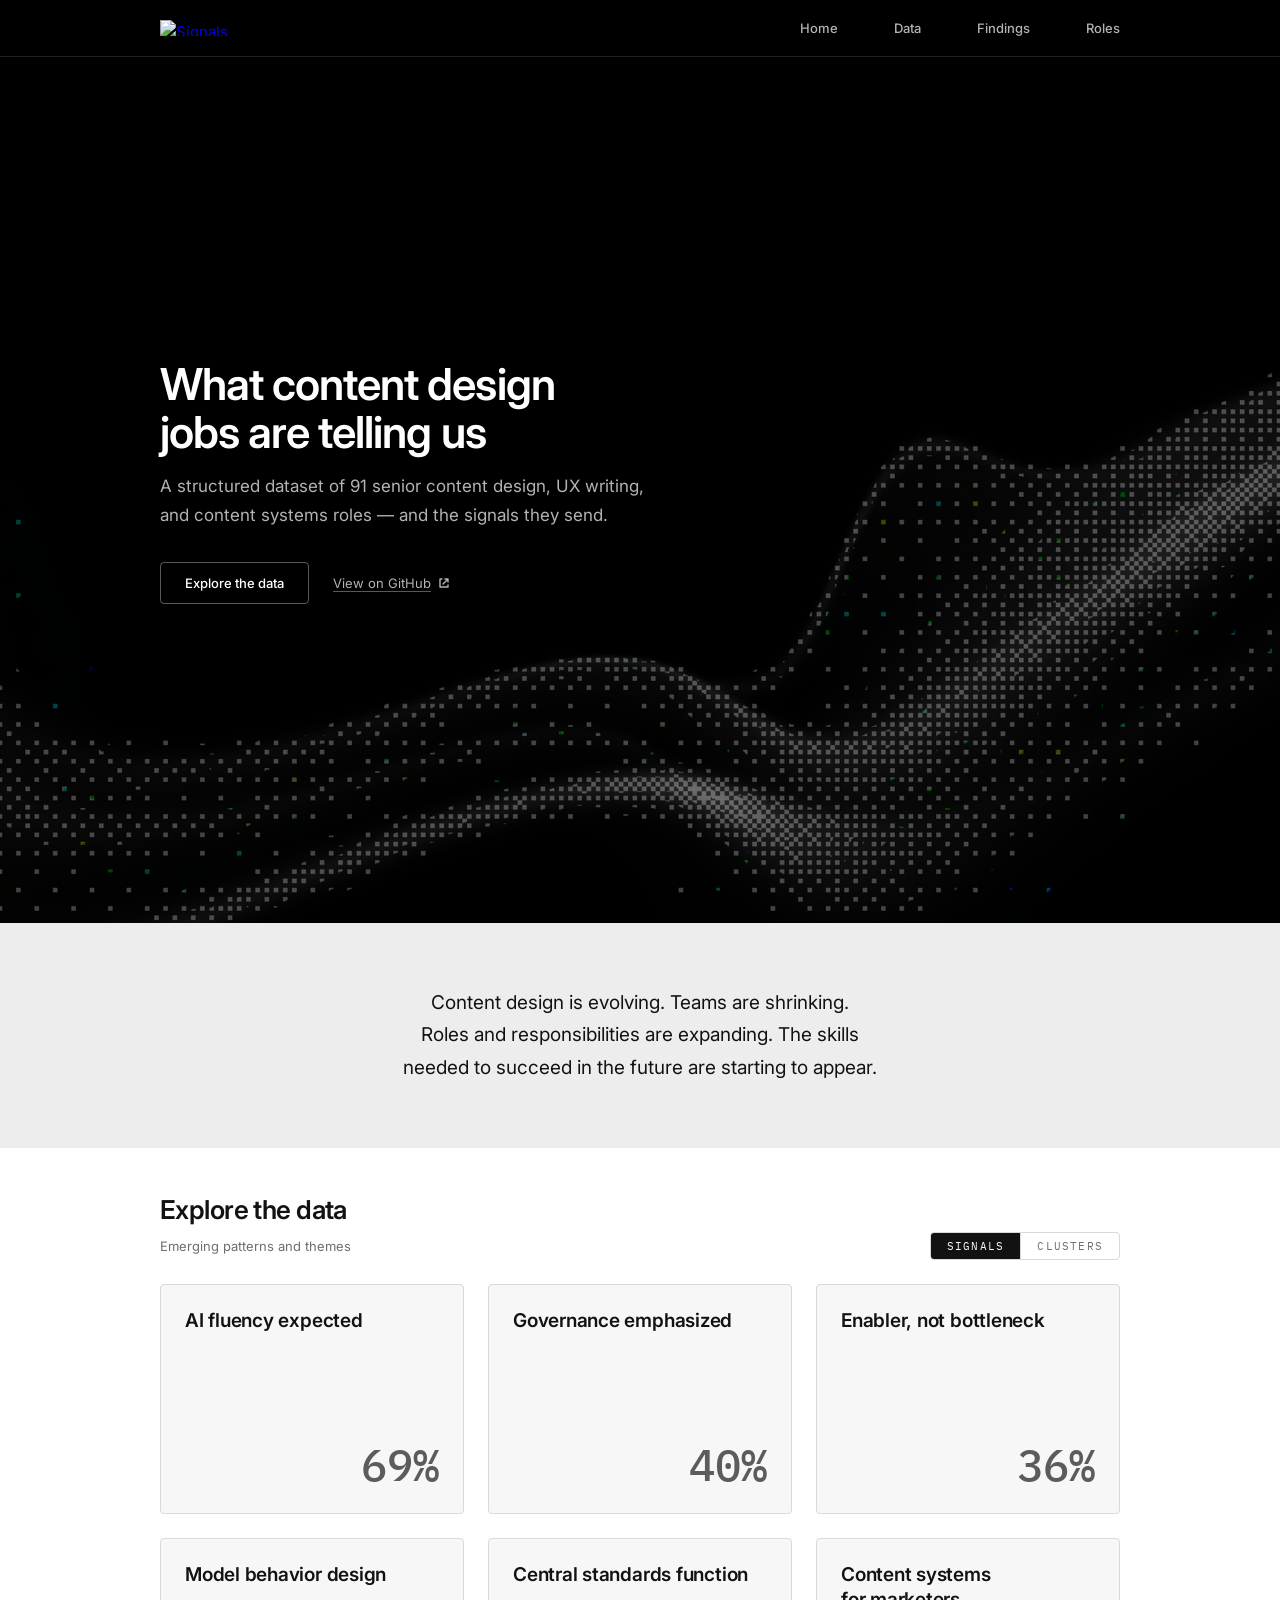
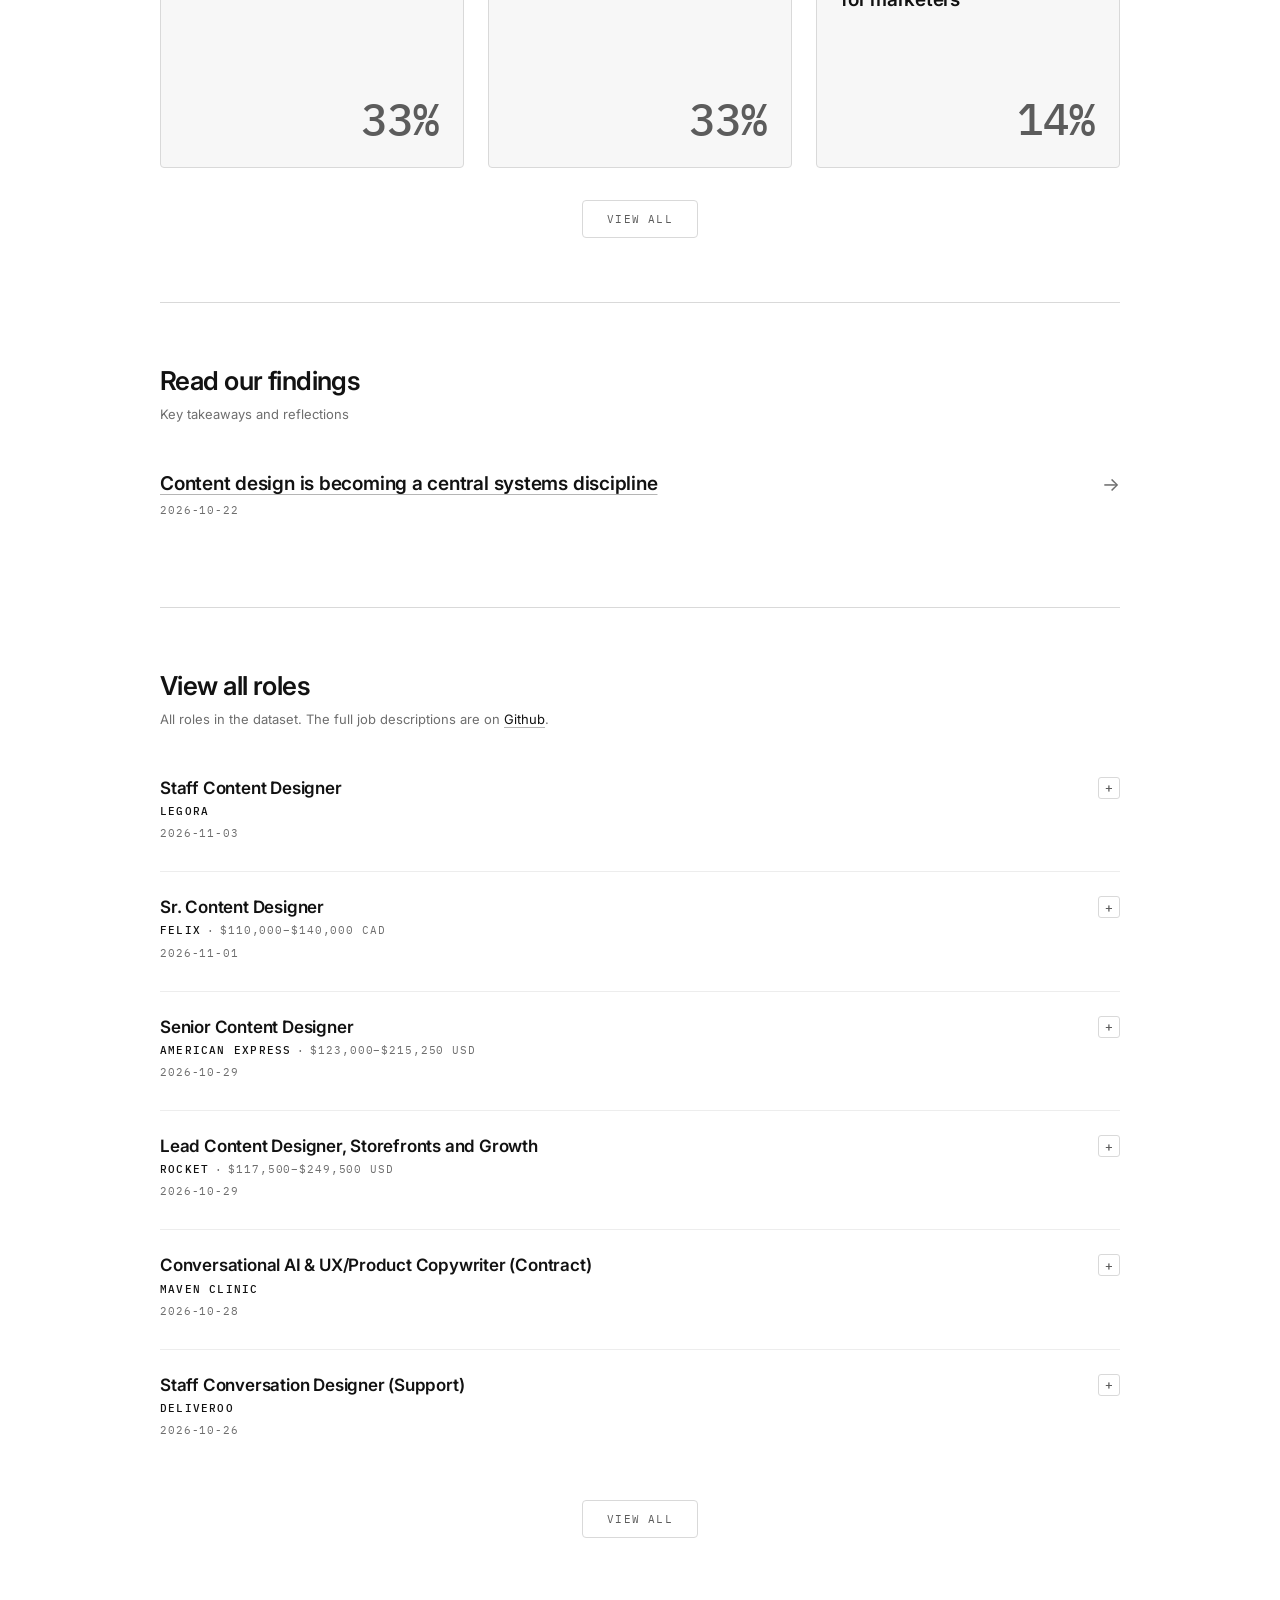
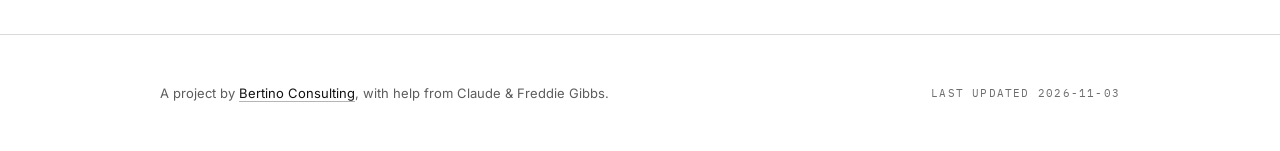
==== docs/index.html @ 3f2cb68b "Add Legora Staff Content Designer entry First corpus entry for the legal-tech sector — adds a new `L" ====
<!DOCTYPE html>
<html lang="en">
<head>
  <meta charset="UTF-8">
  <meta name="viewport" content="width=device-width, initial-scale=1.0">
  <title>What content design jobs are telling us — Signals</title>
  <meta name="description" content="A small but structured dataset of senior content design, UX writing, and content systems roles — and the signals they send.">

  <!-- Privacy-friendly analytics by Plausible -->
  <script async src="https://plausible.io/js/pa-WoV37_cSYerP-bLuBDf5L.js"></script>
  <script>
    window.plausible=window.plausible||function(){(plausible.q=plausible.q||[]).push(arguments)},plausible.init=plausible.init||function(i){plausible.o=i||{}};
    plausible.init()
  </script>

  <!-- Favicon -->
  <link rel="icon" href="images/mark-black.png" type="image/png">
  <link rel="apple-touch-icon" href="images/mark-black.png">

  <!-- OpenGraph -->
  <meta property="og:type" content="website">
  <meta property="og:url" content="https://signals.bertino.co/">
  <meta property="og:title" content="What content design jobs are telling us">
  <meta property="og:description" content="A small but structured dataset of senior content design, UX writing, and content systems roles — and the signals they send.">
  <meta property="og:image" content="https://signals.bertino.co/images/og-image.png">

  <!-- Black in both schemes: the browser's toolbar sits directly above the
       black top bar (--hero-bg), so it should match it. -->
  <meta name="theme-color" content="#000000">

  <link rel="preconnect" href="https://fonts.googleapis.com">
  <link rel="preconnect" href="https://fonts.gstatic.com" crossorigin>
  <link href="https://fonts.googleapis.com/css2?family=IBM+Plex+Mono:wght@400;500&family=Inter:wght@400;500;600&display=swap" rel="stylesheet">
  <link rel="stylesheet" href="css/styles.css?v=122">

  <script type="application/ld+json">
  [
    {
      "@context": "https://schema.org",
      "@type": "WebSite",
      "@id": "https://signals.bertino.co/#website",
      "name": "Signals",
      "alternateName": "Content Design Signals",
      "url": "https://signals.bertino.co/",
      "description": "A curated dataset tracking hiring patterns in content design, UX writing, and content systems — maintained by Bertino Consulting.",
      "creator": {
        "@id": "https://bertino.co/#joe"
      }
    },
    {
      "@context": "https://schema.org",
      "@type": "Dataset",
      "@id": "https://signals.bertino.co/#dataset",
      "name": "Signals Dataset",
      "alternateName": "Content Design Signals Dataset",
      "url": "https://signals.bertino.co/",
      "description": "A structured dataset of senior-level job descriptions in content design, UX writing, content strategy, and content systems. Each entry is mapped against a fixed taxonomy of responsibility clusters and skill signals derived directly from stated JD responsibilities.",
      "keywords": [
        "content design",
        "UX writing",
        "content systems",
        "language infrastructure",
        "content strategy",
        "content operations",
        "AI in content design",
        "hiring trends",
        "content design skills"
      ],
      "creator": {
        "@id": "https://bertino.co/#joe"
      },
      "license": "https://creativecommons.org/licenses/by-nc/4.0/",
      "isAccessibleForFree": true,
      "distribution": [
        {
          "@type": "DataDownload",
          "name": "Signals dataset (JSON)",
          "encodingFormat": "application/json",
          "contentUrl": "https://signals.bertino.co/data/jobs.json"
        }
      ],
      "dateModified": "2026-11-03",
      "about": [
        { "@type": "Thing", "name": "Content design hiring trends" },
        { "@type": "Thing", "name": "UX writing skills and responsibilities" },
        { "@type": "Thing", "name": "Content systems design" },
        { "@type": "Thing", "name": "Language infrastructure" },
        { "@type": "Thing", "name": "AI tooling in content design" }
      ]
    },
    {
      "@context": "https://schema.org",
      "@type": "Person",
      "@id": "https://bertino.co/#joe",
      "name": "Joe Bertino",
      "jobTitle": "Content Design Consultant",
      "description": "Joe Bertino is a content design consultant specializing in content systems, language infrastructure, UX writing at scale, and AI in content design. He operates as Bertino Consulting AB and has worked with organizations including Klarna, Minecraft, Tink, and Trustly.",
      "url": "https://bertino.co",
      "email": "joe@bertino.co",
      "knowsAbout": [
        "content design",
        "content systems",
        "language infrastructure",
        "UX writing",
        "content strategy",
        "content operations",
        "AI in content design",
        "content architecture",
        "design systems",
        "content design hiring trends"
      ],
      "sameAs": [
        "https://www.linkedin.com/in/jjbert/",
        "https://x.com/jjbert",
        "https://github.com/bertinoco"
      ],
      "worksFor": {
        "@type": "Organization",
        "@id": "https://bertino.co/#org",
        "name": "Bertino Consulting",
        "url": "https://bertino.co"
      }
    }
  ]
  </script>
</head>
<body>

  <a class="skip-link" href="#main">Skip to content</a>

  <p id="a11y-status" class="visually-hidden" role="status" aria-live="polite"></p>

  <header class="site-bar">
    <div class="container site-bar-inner">
      <a class="site-bar-wordmark" href="/#top">
        <img src="/images/wordmark-white.svg" alt="Signals" width="104" height="16">
      </a>
      <nav class="site-bar-nav" aria-label="Main">
        <a href="/#top"><img class="site-bar-icon" src="/images/mark-white.png" alt="" width="16" height="16">Home</a>
        <a href="/#explore"><img class="site-bar-icon" src="/images/nav-data-white.png" alt="" width="16" height="16">Data</a>
        <a href="/#findings"><img class="site-bar-icon" src="/images/nav-findings-white.png" alt="" width="16" height="16">Findings</a>
        <a href="/#titles"><img class="site-bar-icon" src="/images/nav-roles-white.png" alt="" width="16" height="16">Roles</a>
      </nav>
      <button type="button" class="menu-toggle" id="menu-toggle" aria-expanded="false" aria-controls="site-menu" aria-label="Menu">
        <svg width="20" height="20" viewBox="0 0 20 20" fill="none" xmlns="http://www.w3.org/2000/svg" aria-hidden="true">
          <path d="M3 6h14M3 10h14M3 14h14" stroke="currentColor" stroke-width="1.6" stroke-linecap="round"/>
        </svg>
      </button>
    </div>
  </header>

  <div class="site-header">
    <div class="container hero-container">
      <div class="hero-main">
        <h1>What content design jobs are telling us</h1>
        <p>A structured dataset of <span id="hero-role-count">91</span> senior content design, UX writing, and content systems roles — and the signals they send.</p>
        <div class="hero-actions">
          <a class="hero-data-cta" href="#explore">
            Explore the data
          </a>
          <a class="hero-cta" href="https://github.com/bertinoco/bco-signals" target="_blank" rel="noopener noreferrer">
            View on GitHub
            <svg width="14" height="14" viewBox="0 0 14 14" fill="none" xmlns="http://www.w3.org/2000/svg" aria-hidden="true">
              <path d="M5 3H3v8h8V9" stroke="currentColor" stroke-width="1.4" stroke-linecap="round" stroke-linejoin="round"/>
              <path d="M8 3h3v3M11 3 6 8" stroke="currentColor" stroke-width="1.4" stroke-linecap="round" stroke-linejoin="round"/>
            </svg>
            <span class="visually-hidden"> (opens in a new tab)</span>
          </a>
        </div>
      </div>
    </div>
  </div>

  <section class="hero-quote">
    <div class="container">
      <p>Content design is evolving. Teams are shrinking. Roles and responsibilities are expanding. The skills needed to succeed in the future are starting to appear.</p>
    </div>
  </section>

  <div class="container">
    <main id="main">
      <section class="home-section" id="explore" aria-labelledby="explore-heading">
        <div class="section-head">
          <h2 class="section-heading" id="explore-heading">Explore the data<span class="visually-hidden"> — skill signals and responsibility clusters drawn from senior content design job postings</span></h2>
          <div class="explore-head-row">
            <p class="section-desc" id="explore-desc">Emerging patterns and themes</p>
            <div class="explore-toggle" role="tablist" aria-label="Data view">
              <button type="button" class="explore-toggle-btn active" id="tab-signals" role="tab" data-section="signals" data-desc="Emerging patterns and themes" aria-selected="true" aria-controls="signals">Signals</button>
              <button type="button" class="explore-toggle-btn" id="tab-clusters" role="tab" tabindex="-1" data-section="clusters" data-desc="Core responsibilities and workload" aria-selected="false" aria-controls="clusters">Clusters</button>
            </div>
          </div>
        </div>

        <div class="explore-panel active" id="signals" role="tabpanel" tabindex="-1" aria-labelledby="tab-signals">
          <!-- signals:start — generated by scripts/build-home.py from docs/data/jobs.json; edit the data, not this -->
          <div class="signal-list" id="signal-list">
            <div class="flip-card signal-card" data-key="human-in-the-loop" role="button" tabindex="0" aria-label="Expand Human in the loop, 10% of roles, newly added">
              <div class="flip-card-front has-new-chip">
                <div class="signal-label">Human in the loop</div>
                <span class="new-chip">New</span>
                <div class="flip-card-stat">10%</div>
              </div>
              <div class="flip-card-back">
                <button type="button" class="flip-card-close" aria-label="Close">
                  <svg width="14" height="14" viewBox="0 0 14 14" fill="none" xmlns="http://www.w3.org/2000/svg" aria-hidden="true">
                    <path d="M1 1L13 13M13 1L1 13" stroke="currentColor" stroke-width="1.6" stroke-linecap="round"/>
                  </svg>
                </button>
                <div class="flip-card-back-content">
                  <span class="new-chip new-chip--back">New</span>
                  <h3 class="flip-card-back-title">Human in the loop</h3>
                  <div class="flip-card-roles">
                    <p class="flip-card-roles-label">Appears in 9 of 91 roles</p>
                  </div>
                  <p class="flip-card-back-desc">Roles that specify where a person reviews AI output, whether in a content pipeline, an eval, or an authoring workflow. Designing that checkpoint is part of the job, alongside the standards and evals around it.</p>
                </div>
              </div>
            </div>
            <div class="flip-card signal-card" data-key="ai-native-expectation" role="button" tabindex="0" aria-label="Expand AI fluency expected, 69% of roles">
              <div class="flip-card-front">
                <div class="signal-label">AI fluency expected</div>
                <div class="flip-card-stat">69%</div>
              </div>
              <div class="flip-card-back">
                <button type="button" class="flip-card-close" aria-label="Close">
                  <svg width="14" height="14" viewBox="0 0 14 14" fill="none" xmlns="http://www.w3.org/2000/svg" aria-hidden="true">
                    <path d="M1 1L13 13M13 1L1 13" stroke="currentColor" stroke-width="1.6" stroke-linecap="round"/>
                  </svg>
                </button>
                <div class="flip-card-back-content">
                  <h3 class="flip-card-back-title">AI fluency expected</h3>
                  <div class="flip-card-roles">
                    <p class="flip-card-roles-label">Appears in 63 of 91 roles</p>
                  </div>
                  <p class="flip-card-back-desc">AI fluency is listed as a baseline in most roles we're tracking. If you're not actively working with AI tools, this is the most urgent gap the data shows.</p>
                </div>
              </div>
            </div>
            <div class="flip-card signal-card" data-key="governance-as-value-prop" role="button" tabindex="0" aria-label="Expand Governance emphasized, 40% of roles">
              <div class="flip-card-front">
                <div class="signal-label">Governance emphasized</div>
                <div class="flip-card-stat">40%</div>
              </div>
              <div class="flip-card-back">
                <button type="button" class="flip-card-close" aria-label="Close">
                  <svg width="14" height="14" viewBox="0 0 14 14" fill="none" xmlns="http://www.w3.org/2000/svg" aria-hidden="true">
                    <path d="M1 1L13 13M13 1L1 13" stroke="currentColor" stroke-width="1.6" stroke-linecap="round"/>
                  </svg>
                </button>
                <div class="flip-card-back-content">
                  <h3 class="flip-card-back-title">Governance emphasized</h3>
                  <div class="flip-card-roles">
                    <p class="flip-card-roles-label">Appears in 36 of 91 roles</p>
                  </div>
                  <p class="flip-card-back-desc">Governance is the primary deliverable in these roles, not a background process. Companies are hiring for the ability to set standards and make them stick across teams.</p>
                </div>
              </div>
            </div>
            <div class="flip-card signal-card" data-key="enabler-not-bottleneck" role="button" tabindex="0" aria-label="Expand Enabler, not bottleneck, 36% of roles">
              <div class="flip-card-front">
                <div class="signal-label">Enabler, not bottleneck</div>
                <div class="flip-card-stat">36%</div>
              </div>
              <div class="flip-card-back">
                <button type="button" class="flip-card-close" aria-label="Close">
                  <svg width="14" height="14" viewBox="0 0 14 14" fill="none" xmlns="http://www.w3.org/2000/svg" aria-hidden="true">
                    <path d="M1 1L13 13M13 1L1 13" stroke="currentColor" stroke-width="1.6" stroke-linecap="round"/>
                  </svg>
                </button>
                <div class="flip-card-back-content">
                  <h3 class="flip-card-back-title">Enabler, not bottleneck</h3>
                  <div class="flip-card-roles">
                    <p class="flip-card-roles-label">Appears in 33 of 91 roles</p>
                  </div>
                  <p class="flip-card-back-desc">These roles are hiring someone to build systems that let others write well, not someone to write everything themselves. A consistent signal that the solo-writer model is losing ground.</p>
                </div>
              </div>
            </div>
            <div class="flip-card signal-card" data-key="model-behavior-design" role="button" tabindex="0" aria-label="Expand Model behavior design, 33% of roles">
              <div class="flip-card-front">
                <div class="signal-label">Model behavior design</div>
                <div class="flip-card-stat">33%</div>
              </div>
              <div class="flip-card-back">
                <button type="button" class="flip-card-close" aria-label="Close">
                  <svg width="14" height="14" viewBox="0 0 14 14" fill="none" xmlns="http://www.w3.org/2000/svg" aria-hidden="true">
                    <path d="M1 1L13 13M13 1L1 13" stroke="currentColor" stroke-width="1.6" stroke-linecap="round"/>
                  </svg>
                </button>
                <div class="flip-card-back-content">
                  <h3 class="flip-card-back-title">Model behavior design</h3>
                  <div class="flip-card-roles">
                    <p class="flip-card-roles-label">Appears in 30 of 91 roles</p>
                  </div>
                  <p class="flip-card-back-desc">A growing number of roles are asking content designers to shape how AI models actually respond, not just write around them. An emerging space where content design and machine learning overlap directly.</p>
                </div>
              </div>
            </div>
            <div class="flip-card signal-card" data-key="central-standards-function" role="button" tabindex="0" aria-label="Expand Central standards function, 33% of roles">
              <div class="flip-card-front">
                <div class="signal-label">Central standards function</div>
                <div class="flip-card-stat">33%</div>
              </div>
              <div class="flip-card-back">
                <button type="button" class="flip-card-close" aria-label="Close">
                  <svg width="14" height="14" viewBox="0 0 14 14" fill="none" xmlns="http://www.w3.org/2000/svg" aria-hidden="true">
                    <path d="M1 1L13 13M13 1L1 13" stroke="currentColor" stroke-width="1.6" stroke-linecap="round"/>
                  </svg>
                </button>
                <div class="flip-card-back-content">
                  <h3 class="flip-card-back-title">Central standards function</h3>
                  <div class="flip-card-roles">
                    <p class="flip-card-roles-label">Appears in 30 of 91 roles</p>
                  </div>
                  <p class="flip-card-back-desc">Content standards owned by one central or horizontal function, with distributed teams consuming them inside set guardrails. Roles describe sitting above channels, acting as a single accountable owner, or publishing playbooks other teams adapt. It's a structural answer to where content work sits, distinct from embedding writers directly in product teams.</p>
                </div>
              </div>
            </div>
          </div>
          <div id="signals-show-more" style="display:block;">
            <button class="show-more-btn">View all</button>
          </div>
          <!-- signals:end -->
        </div>

        <div class="explore-panel" id="clusters" role="tabpanel" tabindex="-1" aria-labelledby="tab-clusters">
          <!-- clusters:start — generated by scripts/build-home.py from docs/data/jobs.json; edit the data, not this -->
          <div class="cluster-grid" id="cluster-grid">
            <div class="flip-card cluster-card" data-key="content-systems-design" role="button" tabindex="0" aria-label="Expand Content systems design, 92% of roles">
              <div class="flip-card-front">
                <h3>Content systems design</h3>
                <div class="flip-card-stat">92%</div>
              </div>
              <div class="flip-card-back">
                <button type="button" class="flip-card-close" aria-label="Close">
                  <svg width="14" height="14" viewBox="0 0 14 14" fill="none" xmlns="http://www.w3.org/2000/svg" aria-hidden="true">
                    <path d="M1 1L13 13M13 1L1 13" stroke="currentColor" stroke-width="1.6" stroke-linecap="round"/>
                  </svg>
                </button>
                <div class="flip-card-back-content">
                  <h3 class="flip-card-back-title">Content systems design</h3>
                  <div class="flip-card-roles">
                    <p class="flip-card-roles-label">Appears in 84 of 91 roles</p>
                  </div>
                  <p class="flip-card-back-desc">The most common cluster in the dataset. Companies want someone who designs content as a system: frameworks, patterns, reusable templates that scale past a single screen.</p>
                </div>
              </div>
            </div>
            <div class="flip-card cluster-card" data-key="enablement" role="button" tabindex="0" aria-label="Expand Enablement &amp; team upskilling, 80% of roles">
              <div class="flip-card-front">
                <h3>Enablement &amp; team upskilling</h3>
                <div class="flip-card-stat">80%</div>
              </div>
              <div class="flip-card-back">
                <button type="button" class="flip-card-close" aria-label="Close">
                  <svg width="14" height="14" viewBox="0 0 14 14" fill="none" xmlns="http://www.w3.org/2000/svg" aria-hidden="true">
                    <path d="M1 1L13 13M13 1L1 13" stroke="currentColor" stroke-width="1.6" stroke-linecap="round"/>
                  </svg>
                </button>
                <div class="flip-card-back-content">
                  <h3 class="flip-card-back-title">Enablement &amp; team upskilling</h3>
                  <div class="flip-card-roles">
                    <p class="flip-card-roles-label">Appears in 73 of 91 roles</p>
                  </div>
                  <p class="flip-card-back-desc">Content design teams are shrinking, and it's increasingly common to be a one-person centralized resource. The roles we're tracking are hiring for the ability to build playbooks, guidelines, and tools that scale content quality across teams, not to write everything yourself.</p>
                </div>
              </div>
            </div>
            <div class="flip-card cluster-card" data-key="ai-tooling" role="button" tabindex="0" aria-label="Expand AI tooling &amp; automation, 73% of roles">
              <div class="flip-card-front">
                <h3>AI tooling &amp; automation</h3>
                <div class="flip-card-stat">73%</div>
              </div>
              <div class="flip-card-back">
                <button type="button" class="flip-card-close" aria-label="Close">
                  <svg width="14" height="14" viewBox="0 0 14 14" fill="none" xmlns="http://www.w3.org/2000/svg" aria-hidden="true">
                    <path d="M1 1L13 13M13 1L1 13" stroke="currentColor" stroke-width="1.6" stroke-linecap="round"/>
                  </svg>
                </button>
                <div class="flip-card-back-content">
                  <h3 class="flip-card-back-title">AI tooling &amp; automation</h3>
                  <div class="flip-card-roles">
                    <p class="flip-card-roles-label">Appears in 66 of 91 roles</p>
                  </div>
                  <p class="flip-card-back-desc">Building and operationalizing AI-powered workflows is now a stated expectation in most roles we're tracking. This goes beyond using AI tools. Companies want someone who can evaluate, configure, and own the workflow end to end.</p>
                </div>
              </div>
            </div>
            <div class="flip-card cluster-card" data-key="ai-content-governance" role="button" tabindex="0" aria-label="Expand AI-generated content governance, 46% of roles">
              <div class="flip-card-front">
                <h3>AI-generated content governance</h3>
                <div class="flip-card-stat">46%</div>
              </div>
              <div class="flip-card-back">
                <button type="button" class="flip-card-close" aria-label="Close">
                  <svg width="14" height="14" viewBox="0 0 14 14" fill="none" xmlns="http://www.w3.org/2000/svg" aria-hidden="true">
                    <path d="M1 1L13 13M13 1L1 13" stroke="currentColor" stroke-width="1.6" stroke-linecap="round"/>
                  </svg>
                </button>
                <div class="flip-card-back-content">
                  <h3 class="flip-card-back-title">AI-generated content governance</h3>
                  <div class="flip-card-roles">
                    <p class="flip-card-roles-label">Appears in 42 of 91 roles</p>
                  </div>
                  <p class="flip-card-back-desc">As AI-generated content scales, someone has to own the quality standards. Rubrics, prompt guidelines, tone constraints, guardrails. This responsibility is growing fast in the dataset.</p>
                </div>
              </div>
            </div>
            <div class="flip-card cluster-card" data-key="terminology-governance" role="button" tabindex="0" aria-label="Expand Terminology &amp; language governance, 36% of roles">
              <div class="flip-card-front">
                <h3>Terminology &amp; language governance</h3>
                <div class="flip-card-stat">36%</div>
              </div>
              <div class="flip-card-back">
                <button type="button" class="flip-card-close" aria-label="Close">
                  <svg width="14" height="14" viewBox="0 0 14 14" fill="none" xmlns="http://www.w3.org/2000/svg" aria-hidden="true">
                    <path d="M1 1L13 13M13 1L1 13" stroke="currentColor" stroke-width="1.6" stroke-linecap="round"/>
                  </svg>
                </button>
                <div class="flip-card-back-content">
                  <h3 class="flip-card-back-title">Terminology &amp; language governance</h3>
                  <div class="flip-card-roles">
                    <p class="flip-card-roles-label">Appears in 33 of 91 roles</p>
                  </div>
                  <p class="flip-card-back-desc">Companies are asking content designers to own the language layer, building glossaries, controlled vocabularies, and a single source of truth for product language. The pattern holds across industries, not one sector.</p>
                </div>
              </div>
            </div>
            <div class="flip-card cluster-card" data-key="taxonomy" role="button" tabindex="0" aria-label="Expand Taxonomy &amp; information architecture, 34% of roles">
              <div class="flip-card-front">
                <h3>Taxonomy &amp; information architecture</h3>
                <div class="flip-card-stat">34%</div>
              </div>
              <div class="flip-card-back">
                <button type="button" class="flip-card-close" aria-label="Close">
                  <svg width="14" height="14" viewBox="0 0 14 14" fill="none" xmlns="http://www.w3.org/2000/svg" aria-hidden="true">
                    <path d="M1 1L13 13M13 1L1 13" stroke="currentColor" stroke-width="1.6" stroke-linecap="round"/>
                  </svg>
                </button>
                <div class="flip-card-back-content">
                  <h3 class="flip-card-back-title">Taxonomy &amp; information architecture</h3>
                  <div class="flip-card-roles">
                    <p class="flip-card-roles-label">Appears in 31 of 91 roles</p>
                  </div>
                  <p class="flip-card-back-desc">Classification and information architecture are showing up in content design roles that didn't ask for them a few years ago. Content designers who can build and maintain structured content models are increasingly valuable, especially where AI needs clean inputs.</p>
                </div>
              </div>
            </div>
          </div>
          <div id="clusters-show-more" style="display:block;">
            <button class="show-more-btn">View all</button>
          </div>
          <!-- clusters:end -->
        </div>
      </section>

      <section class="home-section" id="findings" aria-labelledby="findings-heading">
        <div class="section-head">
          <h2 class="section-heading" id="findings-heading">Read our findings<span class="visually-hidden"> — written analysis of content design hiring patterns, grounded in the postings</span></h2>
          <p class="section-desc">Key takeaways and reflections</p>
        </div>
        <!-- findings:start — generated by scripts/build-findings.py from findings/*.md; edit those, not this -->
        <div class="finding-list" id="finding-list">
          <a class="finding" href="/findings/content-design-central-systems/">
            <div class="finding-header">
              <h3 class="finding-title">Content design is becoming a central systems discipline</h3>
              <span class="finding-arrow" aria-hidden="true">→</span>
            </div>
            <time class="finding-date" datetime="2026-10-22">2026-10-22</time>
          </a>
        </div>
        <script type="application/ld+json">
        {
          "@context": "https://schema.org",
          "@type": "ItemList",
          "name": "Findings",
          "itemListElement": [
            {
              "@type": "ListItem",
              "position": 1,
              "url": "https://signals.bertino.co/findings/content-design-central-systems/",
              "name": "Content design is becoming a central systems discipline"
            }
          ]
        }
        </script>
        <!-- findings:end -->
      </section>

      <section class="home-section" id="titles" aria-labelledby="titles-heading">
        <div class="section-head">
          <h2 class="section-heading" id="titles-heading">View all roles<span class="visually-hidden"> — every senior content design, UX writing, and content systems role in the dataset</span></h2>
          <p class="section-desc">All roles in the dataset. The full job descriptions are on <a class="section-desc-link" href="https://github.com/bertinoco/bco-signals/tree/main/jd-source" target="_blank" rel="noopener noreferrer">Github<span class="visually-hidden"> (opens in a new tab)</span></a>.</p>
        </div>
        <!-- roles:start — generated by scripts/build-home.py from docs/data/jobs.json; edit the data, not this -->
        <div class="title-list" id="title-list">
          <div class="title-entry is-expandable">
            <div class="title-header">
              <div class="title-name">Staff Content Designer</div>
              <button class="title-expand" aria-expanded="false" aria-label="Show details">+</button>
            </div>
            <div class="title-attrib"><span class="title-company">Legora</span></div>
            <div class="title-date">2026-11-03</div>
            <div class="title-detail"><div class="title-detail-inner"><blockquote>As our first Content Designer, you will own the verbal layer of Legora. You will set the standards and encode them into our design system and the judgment tools our designers and agents draw on.</blockquote><ul class="title-signals"><li class="signal-chip">Model behavior design</li><li class="signal-chip">Evaluation infrastructure</li><li class="signal-chip">Central standards function</li><li class="signal-chip">Enabler, not bottleneck</li><li class="signal-chip">AI fluency expected</li><li class="signal-chip">Language as infrastructure</li><li class="signal-chip">Governance emphasized</li><li class="signal-chip">Human in the loop</li></ul></div></div>
          </div>
          <div class="title-entry is-expandable">
            <div class="title-header">
              <div class="title-name">Sr. Content Designer</div>
              <button class="title-expand" aria-expanded="false" aria-label="Show details">+</button>
            </div>
            <div class="title-attrib"><span class="title-company">Felix</span><span class="title-sep">·</span><span class="title-comp">$110,000–$140,000 CAD</span></div>
            <div class="title-date">2026-11-01</div>
            <div class="title-detail"><div class="title-detail-inner"><blockquote>Develop practical guidelines, tools, and processes – including AI-powered approaches – that help teams produce high-quality, on-brand content independently and at scale.</blockquote><ul class="title-signals"><li class="signal-chip">AI fluency expected</li><li class="signal-chip">Enabler, not bottleneck</li><li class="signal-chip">Central standards function</li></ul></div></div>
          </div>
          <div class="title-entry is-expandable">
            <div class="title-header">
              <div class="title-name">Senior Content Designer</div>
              <button class="title-expand" aria-expanded="false" aria-label="Show details">+</button>
            </div>
            <div class="title-attrib"><span class="title-company">American Express</span><span class="title-sep">·</span><span class="title-comp">$123,000–$215,250 USD</span></div>
            <div class="title-date">2026-10-29</div>
            <div class="title-detail"><div class="title-detail-inner"><blockquote>Develop scalable content models, information architectures, taxonomies, terminology, and reusable patterns that support connected, context-aware AI experiences.</blockquote><ul class="title-signals"><li class="signal-chip">Model behavior design</li><li class="signal-chip">AI fluency expected</li></ul></div></div>
          </div>
          <div class="title-entry is-expandable">
            <div class="title-header">
              <div class="title-name">Lead Content Designer, Storefronts and Growth</div>
              <button class="title-expand" aria-expanded="false" aria-label="Show details">+</button>
            </div>
            <div class="title-attrib"><span class="title-company">Rocket</span><span class="title-sep">·</span><span class="title-comp">$117,500–$249,500 USD</span></div>
            <div class="title-date">2026-10-29</div>
            <div class="title-detail"><div class="title-detail-inner"><blockquote>Create playbooks, guidance, reusable tools, and AI-enabled workflows that help teams consistently apply high-performing content patterns.</blockquote><ul class="title-signals"><li class="signal-chip">Content systems for marketers</li><li class="signal-chip">AI fluency expected</li><li class="signal-chip">Enabler, not bottleneck</li><li class="signal-chip">Central standards function</li></ul></div></div>
          </div>
          <div class="title-entry is-expandable">
            <div class="title-header">
              <div class="title-name">Conversational AI &amp; UX/Product Copywriter (Contract)</div>
              <button class="title-expand" aria-expanded="false" aria-label="Show details">+</button>
            </div>
            <div class="title-attrib"><span class="title-company">Maven Clinic</span></div>
            <div class="title-date">2026-10-28</div>
            <div class="title-detail"><div class="title-detail-inner"><blockquote>Define and champion what AI at Maven sounds like, translating our brand voice into clear language principles that work within the realities and limits of LLM-generated responses.</blockquote><ul class="title-signals"><li class="signal-chip">Model behavior design</li><li class="signal-chip">Governance emphasized</li><li class="signal-chip">Central standards function</li><li class="signal-chip">Human in the loop</li></ul></div></div>
          </div>
          <div class="title-entry is-expandable">
            <div class="title-header">
              <div class="title-name">Staff Conversation Designer (Support)</div>
              <button class="title-expand" aria-expanded="false" aria-label="Show details">+</button>
            </div>
            <div class="title-attrib"><span class="title-company">Deliveroo</span></div>
            <div class="title-date">2026-10-26</div>
            <div class="title-detail"><div class="title-detail-inner"><blockquote>Create evaluation datasets, testing plans and scoring rubrics to test conversation flows and model behaviour.</blockquote><ul class="title-signals"><li class="signal-chip">Model behavior design</li><li class="signal-chip">Evaluation infrastructure</li><li class="signal-chip">AI fluency expected</li><li class="signal-chip">Central standards function</li><li class="signal-chip">Governance emphasized</li></ul></div></div>
          </div>
        </div>
        <div id="titles-show-more" style="display:block;">
          <button class="show-more-btn">View all</button>
        </div>
        <!-- roles:end -->
      </section>
    </main>
  </div>

  <footer class="site-footer">
    <div class="container">
      <div class="footer-inner">
        <div class="footer-brand">A project by <a href="https://bertino.co">Bertino Consulting</a>, with help from Claude &amp; Freddie Gibbs.</div>
        <div class="footer-meta">Last updated <span id="footer-date"><time datetime="2026-11-03">2026-11-03</time></span></div>
      </div>
    </div>
  </footer>

  <div class="card-overlay-backdrop" id="card-overlay-backdrop" hidden></div>
  <button type="button" class="flip-card-nav flip-card-nav--prev" id="card-overlay-prev" aria-label="Previous" hidden>
    <span class="flip-card-nav-ring">
      <svg width="16" height="16" viewBox="0 0 16 16" fill="none" xmlns="http://www.w3.org/2000/svg" aria-hidden="true">
        <path d="M10 2L4 8L10 14" stroke="currentColor" stroke-width="1.8" stroke-linecap="round" stroke-linejoin="round"/>
      </svg>
    </span>
  </button>
  <button type="button" class="flip-card-nav flip-card-nav--next" id="card-overlay-next" aria-label="Next" hidden>
    <span class="flip-card-nav-ring">
      <svg width="16" height="16" viewBox="0 0 16 16" fill="none" xmlns="http://www.w3.org/2000/svg" aria-hidden="true">
        <path d="M6 2L12 8L6 14" stroke="currentColor" stroke-width="1.8" stroke-linecap="round" stroke-linejoin="round"/>
      </svg>
    </span>
  </button>

  <div class="site-menu-backdrop" id="site-menu-backdrop" hidden></div>
  <nav class="site-menu" id="site-menu" aria-label="Main" hidden>
    <div class="site-menu-head">
      <a class="site-menu-wordmark" href="/">
        <picture>
          <source srcset="/images/wordmark-black.svg" media="(prefers-color-scheme: light)">
          <img src="/images/wordmark-white.svg" alt="Signals" width="104" height="16">
        </picture>
      </a>
      <button type="button" class="site-menu-close" id="site-menu-close" aria-label="Close menu">
        <svg width="18" height="18" viewBox="0 0 18 18" fill="none" xmlns="http://www.w3.org/2000/svg" aria-hidden="true">
          <path d="M4 4l10 10M14 4L4 14" stroke="currentColor" stroke-width="1.6" stroke-linecap="round"/>
        </svg>
      </button>
    </div>
    <ul class="site-menu-links">
      <li><a href="/#top"><picture><source srcset="/images/mark-black.png" media="(prefers-color-scheme: light)"><img class="site-menu-icon" src="/images/mark-white.png" alt="" width="20" height="20"></picture>Home</a></li>
      <li><a href="/#explore"><picture><source srcset="/images/nav-data-black.png" media="(prefers-color-scheme: light)"><img class="site-menu-icon" src="/images/nav-data-white.png" alt="" width="20" height="20"></picture>Data</a></li>
      <li><a href="/#findings"><picture><source srcset="/images/nav-findings-black.png" media="(prefers-color-scheme: light)"><img class="site-menu-icon" src="/images/nav-findings-white.png" alt="" width="20" height="20"></picture>Findings</a></li>
      <li><a href="/#titles"><picture><source srcset="/images/nav-roles-black.png" media="(prefers-color-scheme: light)"><img class="site-menu-icon" src="/images/nav-roles-white.png" alt="" width="20" height="20"></picture>Roles</a></li>
    </ul>
    <div class="site-menu-foot">
      <a class="site-menu-github" href="https://github.com/bertinoco/bco-signals" target="_blank" rel="noopener noreferrer">
        View on GitHub
        <svg width="14" height="14" viewBox="0 0 14 14" fill="none" xmlns="http://www.w3.org/2000/svg" aria-hidden="true">
          <path d="M5 3H3v8h8V9" stroke="currentColor" stroke-width="1.4" stroke-linecap="round" stroke-linejoin="round"/>
          <path d="M8 3h3v3M11 3 6 8" stroke="currentColor" stroke-width="1.4" stroke-linecap="round" stroke-linejoin="round"/>
        </svg>
        <span class="visually-hidden"> (opens in a new tab)</span>
      </a>
    </div>
  </nav>

  <script src="js/scripts.js?v=63"></script>
  <script src="js/menu.js?v=4"></script>
</body>
</html>
---- docs/css/styles.css ----
/* ============================================================
   BCO SKILLS TRACKER — Achromatic

   Structure follows Midday (midday.ai, AGPL-3.0): channel-triplet
   HSL composed with hsl(), and a surface/-foreground pairing so
   every ground carries its own legible text colour. That naming
   convention originates with shadcn/ui (MIT). Credited in README.

   What we took from Midday is the restraint, not the values.
   Their light mode is warm-tinted (card 45 18% 96%) and reuses
   one muted foreground across both themes, which fails AA on
   their dark ground. Ours is achromatic throughout — every
   neutral a true grey (0% saturation), so nothing in the ground
   reads warm or cool — and each theme gets its own foregrounds.

   Red is the only chromatic value, reserved for failure and
   flagged status. Never for emphasis.

   Ramp             light            dark
   background       0 0% 100%        0 0% 5.1%
   card             0 0% 96.9%       0 0% 7.8%
   muted            0 0% 92.9%       0 0% 11%
   border           0 0% 85.1%       0 0% 14.9%
   rule             0 0% 71%         0 0% 20%
   muted-foreground 0 0% 43.1%       0 0% 54.9%
   foreground       0 0% 7.1%        0 0% 98%
   ============================================================ */

/* ── Invariants ───────────────────────────────────────────── */
:root {
  /* Typography */
  --font-sans: 'Inter', system-ui, -apple-system, BlinkMacSystemFont, sans-serif;
  /* IBM Plex Mono carries every piece of metadata on the site. IBM's own
     face, chosen for the lineage: Nothing's NType 82 Mono was drawn from
     1980s IBM mainframe type, and this reaches that register directly
     rather than by imitation. System stack follows if it fails to load. */
  --font-mono: 'IBM Plex Mono', ui-monospace, SFMono-Regular, 'SF Mono',
               Menlo, Consolas, monospace;

  --font-xs:   0.6875rem;
  --font-sm:   0.8125rem;
  --font-base: 0.9375rem;
  --font-md:   1.0625rem;
  --font-lg:   1.1875rem;
  /* The step between --font-lg and --font-3xl: .flip-card-back-title,
     .post-title's floor, and the home page's .section-heading. Tokenized
     once a second usage made it a real step rather than a one-off. */
  --font-xl:   1.625rem;
  --font-3xl:  clamp(2rem, 1.35rem + 2.7vw, 2.75rem);

  --weight-regular:  400;
  --weight-medium:   500;
  --weight-semibold: 600;

  --leading-tight:   1.1;
  --leading-snug:    1.3;
  --leading-normal:  1.55;
  --leading-relaxed: 1.7;

  --tracking-tight:  -0.022em;
  --tracking-snug:   -0.012em;
  --tracking-wide:    0.08em;
  --tracking-label:   0.11em;

  /* Spacing — 8px scale */
  --space-1:  8px;
  --space-2:  16px;
  --space-3:  24px;
  --space-4:  32px;
  --space-6:  48px;
  --space-8:  64px;
  --space-12: 96px;

  /* Shape — near-square, no fills */
  --radius-sm: 3px;
  --radius:    4px;
  --radius-lg: 20px;

  /* Motion */
  --duration-fast: 140ms;
  --duration-base: 220ms;
  --duration-flip: 420ms;
  --ease-out: cubic-bezier(0.16, 1, 0.3, 1);

  /* Layout */
  --max-width: 960px;
  /* The sticky top bar's height, border excluded. html's
     scroll-padding-top uses it so nothing scrolled into view lands under
     the bar. */
  --bar-height: 56px;
}

/* ── Semantic tokens: light ───────────────────────────────── */
/* Stored as bare HSL channels so components can compose alpha:
   hsl(var(--foreground) / 0.4). Ratios are against --background. */
:root {
  color-scheme: light;

  --background:             0 0% 100%;
  --foreground:             0 0% 7.1%;     /* 18.73:1 */
  --card:                   0 0% 96.9%;
  --card-foreground:        0 0% 7.1%;
  --muted:                  0 0% 92.9%;
  --muted-foreground:       0 0% 43.1%;    /*  5.10:1 */
  --secondary-foreground:   0 0% 36.1%;    /*  6.69:1 */
  --border:                 0 0% 85.1%;
  --rule:                   0 0% 71%;

  /* Inversion pair — carries the active nav state. */
  --primary:                0 0% 7.1%;
  --primary-foreground:     0 0% 98%;

  --ring:                   0 0% 7.1%;

  /* The only hue in the system. Failure and flagged status only. */
  --destructive:            4 75% 44.7%;   /*  5.56:1 */
  --destructive-foreground: 0 0% 98%;
}

/* ── Semantic tokens: dark ────────────────────────────────── */
@media (prefers-color-scheme: dark) {
  :root {
    color-scheme: dark;

    --background:             0 0% 5.1%;
    --foreground:             0 0% 98%;      /* 18.62:1 */
    --card:                   0 0% 7.8%;
    --card-foreground:        0 0% 98%;
    --muted:                  0 0% 11%;
    --muted-foreground:       0 0% 54.9%;    /*  5.78:1 */
    --secondary-foreground:   0 0% 63.9%;    /*  7.70:1 */
    --border:                 0 0% 14.9%;
    --rule:                   0 0% 20%;

    --primary:                0 0% 98%;
    --primary-foreground:     0 0% 5.1%;

    --ring:                   0 0% 98%;

    --destructive:            3 100% 63.9%;  /*  6.03:1 */
    --destructive-foreground: 0 0% 5.1%;
  }
}

/* ── Fixed brand tokens ───────────────────────────────────── */
/* The hero and the top bar are brand surfaces, not themed ones — black in
   both color schemes (the hero adds wave-static.png over it), so these live
   outside the dark-mode block on purpose rather than beside --background
   and --foreground above. 21:1 against each other. */
:root {
  --hero-bg: 0 0% 0%;
  --hero-fg: 0 0% 100%;
}

/* ── Reset ────────────────────────────────────────────────── */
*,
*::before,
*::after {
  box-sizing: border-box;
  margin: 0;
  padding: 0;
}

/* ── Base ─────────────────────────────────────────────────── */
/* Smooth scrolling applies to every in-page jump: the hero CTA, the bar
   and drawer links (#explore, #findings, #titles), and the skip link
   (#main). Turned off under prefers-reduced-motion, below.
   scroll-padding-top keeps anything scrolled into view clear of the sticky
   top bar — anchor jumps, the skip link, and elements keyboard focus
   scrolls to (WCAG 2.4.11, Focus Not Obscured). */
html {
  scroll-behavior: smooth;
  scroll-padding-top: var(--bar-height);
}

body {
  font-family: var(--font-sans);
  font-size: var(--font-base);
  line-height: var(--leading-normal);
  color: hsl(var(--foreground));
  background-color: hsl(var(--background));
  -webkit-font-smoothing: antialiased;
  text-align: center;
}

/* ── Layout ───────────────────────────────────────────────── */
.container {
  max-width: var(--max-width);
  margin: 0 auto;
  padding: 0 var(--space-3);
}

@media (min-width: 768px) {
  .container { padding: 0 var(--space-4); }
}

@media (min-width: 1024px) {
  .container { padding: 0; }
}

/* ── Top bar ──────────────────────────────────────────────── */
/* The site's navigation, pinned to the top of every page — home and
   findings posts alike, so moving between them never feels like a
   different site. Fixed black in both color schemes, like the hero it sits
   on (--hero-bg/--hero-fg), so on the home page the two read as one band
   instead of a white strip on a black hero. Same --hero-fg exception the
   hero's own links make: --ring and --muted are theme-adaptive and would
   vanish against black in light mode. The faint bottom rule separates it
   from the page once it's riding over themed content.
   At phone width the four links don't fit beside the wordmark, so they give
   way to the hamburger and the drawer (see .site-menu). */
.site-bar {
  position: sticky;
  top: 0;
  z-index: 50;
  background: hsl(var(--hero-bg));
  border-bottom: 1px solid hsl(var(--hero-fg) / 0.12);
  text-align: left;
}

.site-bar-inner {
  display: flex;
  align-items: center;
  justify-content: space-between;
  gap: var(--space-3);
  height: var(--bar-height);
}

.site-bar-wordmark {
  display: inline-block;
}

.site-bar-wordmark img {
  display: block;
  height: 16px;
  width: auto;
}

.site-bar-nav {
  display: flex;
  align-items: center;
  gap: var(--space-4);
}

/* Icon and label together are the link; padding takes the hit area past
   the 24px floor without changing how it looks. 0.7 matches .hero-cta. */
.site-bar-nav a {
  display: inline-flex;
  align-items: center;
  gap: var(--space-1);
  padding: 4px 0;
  font-size: var(--font-sm);
  font-weight: var(--weight-medium);
  color: hsl(var(--hero-fg) / 0.7);
  text-decoration: none;
  transition: color var(--duration-fast) ease;
}

.site-bar-nav a:hover {
  color: hsl(var(--hero-fg));
}

.site-bar-wordmark:focus-visible,
.site-bar-nav a:focus-visible,
.site-bar .menu-toggle:focus-visible {
  outline: 2px solid hsl(var(--hero-fg));
  outline-offset: 2px;
}

/* The white PNGs, dimmed at rest to the same 0.7 as the label beside them,
   full strength on hover along with it. */
.site-bar-icon {
  display: block;
  width: 16px;
  height: 16px;
  opacity: 0.7;
  transition: opacity var(--duration-fast) ease;
}

.site-bar-nav a:hover .site-bar-icon {
  opacity: 1;
}

.site-bar .menu-toggle {
  display: none;
  color: hsl(var(--hero-fg));
}

.site-bar .menu-toggle:hover {
  background: hsl(var(--hero-fg) / 0.1);
}

@media (max-width: 599px) {
  .site-bar-nav {
    display: none;
  }

  .site-bar .menu-toggle {
    display: flex;
  }
}

/* ── Hero ─────────────────────────────────────────────────── */
/* Fixed black band — see --hero-bg/--hero-fg above. Every color here reads
   off those two tokens, never --foreground/--background, so light/dark
   toggling can't touch it. The headline block centers in a band that, with
   the top bar above it, comes to 90vh rather than 100vh, so the pull-quote
   band peeks in as a scroll hint. wave-static.png sits over a solid
   --hero-bg, which shows while it loads or if it fails to. */
.site-header {
  background: hsl(var(--hero-bg)) url('../images/wave-static.png') center / cover no-repeat;
  padding: var(--space-6) 0 var(--space-8);
  text-align: center;
}

.hero-container {
  display: flex;
  flex-direction: column;
  min-height: calc(90vh - var(--bar-height));
}

.hero-main {
  flex: 1;
  display: flex;
  flex-direction: column;
  justify-content: center;
  align-items: flex-start;
  text-align: left;
}

/* Both CTAs sit under the body copy now: "Explore the data" as the primary
   bordered button, "View on GitHub" beside it as an understated secondary
   link — same visual hierarchy, just relocated out of the top corner. */
.hero-actions {
  display: flex;
  flex-wrap: wrap;
  align-items: center;
  gap: var(--space-3);
  margin-top: var(--space-4);
}

.hero-cta {
  display: flex;
  align-items: center;
  gap: 6px;
  /* Text/icon alone render at ~20px tall — under the 24px CSS-pixel hit-area
     floor, and unlike the footer's inline link this one isn't embedded in a
     sentence, so that exception doesn't cover it. Padding extends the
     target without changing the visible size. */
  padding: 2px 0;
  font-size: var(--font-sm);
  color: hsl(var(--hero-fg) / 0.7);
  text-decoration: underline;
  text-underline-offset: 3px;
  text-decoration-thickness: 1px;
  text-decoration-color: hsl(var(--hero-fg) / 0.35);
  transition: color var(--duration-base) var(--ease-out),
              text-decoration-color var(--duration-base) var(--ease-out);
}

.hero-cta:hover {
  color: hsl(var(--hero-fg));
  text-decoration-color: hsl(var(--hero-fg) / 0.7);
}

/* --ring is theme-adaptive and reads near-black in light mode — invisible
   against this band's fixed black background. Every other focus-visible
   rule in the file uses --ring; this is the one exception, and it has to
   be, since the hero itself is the one exception to theme-adaptive color. */
.hero-cta:focus-visible {
  outline: 2px solid hsl(var(--hero-fg));
  outline-offset: 2px;
}

.site-header h1 {
  font-family: var(--font-sans);
  font-size: var(--font-3xl);
  font-weight: var(--weight-semibold);
  line-height: var(--leading-tight);
  letter-spacing: var(--tracking-tight);
  text-wrap: balance;
  color: hsl(var(--hero-fg));
  margin-bottom: var(--space-2);
  /* Cap the measure so the headline breaks into even lines rather than one
     long line and a short one. */
  max-width: 640px;
}

/* 0.7 opacity over the fixed black ground computes to ~9.9:1 against
   --hero-bg — clearly a lighter grey next to the full-white heading, well
   past AA (4.5:1) for body text. */
.site-header p {
  font-size: var(--font-md);
  color: hsl(var(--hero-fg) / 0.7);
  line-height: var(--leading-relaxed);
  /* Matches the h1's own cap so both share the same right edge instead of
     the paragraph wrapping noticeably narrower than the heading above it. */
  max-width: 640px;
  /* Without this the last line lands as a two-word widow. */
  text-wrap: balance;
}

.hero-data-cta {
  display: inline-flex;
  align-items: center;
  gap: var(--space-1);
  padding: 10px var(--space-3);
  font-size: var(--font-sm);
  font-weight: var(--weight-medium);
  color: hsl(var(--hero-fg));
  text-decoration: none;
  border: 1px solid hsl(var(--hero-fg) / 0.35);
  border-radius: var(--radius);
  transition: background var(--duration-fast) ease, border-color var(--duration-fast) ease;
}

.hero-data-cta:hover {
  background: hsl(var(--hero-fg) / 0.08);
  border-color: hsl(var(--hero-fg) / 0.6);
}

.hero-data-cta:focus-visible {
  outline: 2px solid hsl(var(--hero-fg));
  outline-offset: 2px;
}

/* ── Hero pull-quote ──────────────────────────────────────── */
/* Theme-adaptive, unlike the hero above it — a supporting content band,
   not the fixed brand mark. Reuses the README pitch verbatim (see
   CLAUDE.md's brand-copy exception). */
.hero-quote {
  background: hsl(var(--muted));
  padding: var(--space-8) 0;
}

.hero-quote p {
  max-width: 640px;
  margin: 0 auto;
  font-size: var(--font-lg);
  font-weight: var(--weight-regular);
  /* Wraps to 3 lines at this width — --leading-snug (1.3) is for short,
     unwrapped text; matches .site-header p's own multi-line treatment. */
  line-height: var(--leading-relaxed);
  color: hsl(var(--foreground));
  text-wrap: balance;
}

/* ── Site menu ────────────────────────────────────────────── */
/* The hamburger and its off-canvas drawer: navigation at phone width,
   where the top bar's links don't fit (see .site-bar and menu.js). */
.menu-toggle {
  display: flex;
  align-items: center;
  justify-content: center;
  flex-shrink: 0;
  width: 36px;
  height: 36px;
  color: hsl(var(--foreground));
  background: none;
  border: none;
  border-radius: var(--radius-sm);
  cursor: pointer;
  transition: background var(--duration-fast) ease;
}

.menu-toggle:hover {
  background: hsl(var(--muted));
}

.menu-toggle:focus-visible {
  outline: 2px solid hsl(var(--ring));
  outline-offset: 2px;
}

/* Above the flip-card overlay's 1000-1002, so the menu always wins. */
.site-menu-backdrop {
  position: fixed;
  inset: 0;
  z-index: 1100;
  background: hsl(var(--background) / 0.7);
  backdrop-filter: blur(8px);
  -webkit-backdrop-filter: blur(8px);
  opacity: 0;
  transition: opacity var(--duration-base) var(--ease-out);
}

.site-menu-backdrop.is-open {
  opacity: 1;
}

.site-menu {
  position: fixed;
  top: 0;
  right: 0;
  bottom: 0;
  z-index: 1101;
  width: min(86vw, 320px);
  display: flex;
  flex-direction: column;
  overflow-y: auto;
  background: hsl(var(--background));
  border-left: 1px solid hsl(var(--border));
  text-align: left;
  transform: translateX(100%);
  transition: transform var(--duration-base) var(--ease-out);
}

/* display: flex above would otherwise beat the UA's [hidden] rule — same
   fix as .flip-card-nav[hidden]. */
.site-menu[hidden] {
  display: none;
}

.site-menu.is-open {
  transform: translateX(0);
}

.site-menu-head {
  display: flex;
  align-items: center;
  justify-content: space-between;
  padding: var(--space-3);
  border-bottom: 1px solid hsl(var(--border));
}

.site-menu-wordmark {
  display: inline-block;
}

.site-menu-wordmark img {
  display: block;
  height: 16px;
  width: auto;
}

.site-menu-wordmark:focus-visible,
.site-menu-close:focus-visible,
.site-menu-github:focus-visible {
  outline: 2px solid hsl(var(--ring));
  outline-offset: 2px;
}

.site-menu-close {
  display: flex;
  align-items: center;
  justify-content: center;
  width: 36px;
  height: 36px;
  color: hsl(var(--muted-foreground));
  background: none;
  border: none;
  border-radius: var(--radius-sm);
  cursor: pointer;
  transition: color var(--duration-fast) ease, background var(--duration-fast) ease;
}

.site-menu-close:hover {
  color: hsl(var(--foreground));
  background: hsl(var(--muted));
}

.site-menu-links {
  list-style: none;
  padding: var(--space-2) 0;
}

.site-menu-links a {
  display: flex;
  align-items: center;
  gap: var(--space-2);
  padding: var(--space-2) var(--space-3);
  font-size: var(--font-base);
  font-weight: var(--weight-regular);
  color: hsl(var(--foreground));
  text-decoration: none;
  border-left: 2px solid transparent;
  transition: background var(--duration-fast) ease, border-color var(--duration-fast) ease;
}

/* The fill and the left rule are the focus state, standing in for the
   outline — a ring inside a full-bleed row reads as clipped. */
.site-menu-links a:hover,
.site-menu-links a:focus-visible {
  background: hsl(var(--muted));
  border-left-color: hsl(var(--foreground));
  outline: none;
}

.site-menu-links picture {
  display: block;
  flex-shrink: 0;
}

/* Black PNG in light mode, white in dark, swapped by <picture> — the same
   pattern the wordmark uses. */
.site-menu-icon {
  display: block;
  width: 20px;
  height: 20px;
}

.site-menu-foot {
  margin-top: auto;
  padding: var(--space-3);
  border-top: 1px solid hsl(var(--border));
}

/* The hero's secondary "View on GitHub" link, retinted from --hero-fg to
   the drawer's themed tokens. */
.site-menu-github {
  display: inline-flex;
  align-items: center;
  gap: 6px;
  padding: 2px 0;
  font-size: var(--font-sm);
  color: hsl(var(--secondary-foreground));
  text-decoration: underline;
  text-underline-offset: 3px;
  text-decoration-thickness: 1px;
  text-decoration-color: hsl(var(--rule));
  transition: color var(--duration-base) var(--ease-out),
              text-decoration-color var(--duration-base) var(--ease-out);
}

.site-menu-github:hover {
  color: hsl(var(--foreground));
  text-decoration-color: hsl(var(--foreground));
}

/* ── Home sections ────────────────────────────────────────── */
/* The home page is one scroll of three sections — Explore the data,
   Read our findings, View all roles — each opening with the same
   heading and one-line description. The site menu links to them as plain
   anchors. A hairline between sections, with room on both sides of it, is
   what separates them. Left-aligned, overriding body's centered text-align. */
#main {
  padding-top: var(--space-6);
}

.home-section {
  padding-bottom: var(--space-8);
  text-align: left;
}

.home-section + .home-section {
  padding-top: var(--space-8);
  border-top: 1px solid hsl(var(--border));
}

/* Anchor jumps land just under the sticky bar (html's scroll-padding-top).
   For the second and third sections that puts their divider exactly on the
   bar's own bottom border, so the two read as one line. The first section
   has no divider, so it gets #main's top padding back as breathing room —
   this adds to the scroll-padding rather than replacing it. */
.home-section:first-child {
  scroll-margin-top: var(--space-6);
}

/* The last section's bottom room is the gap before the footer's own rule. */
.home-section:last-child {
  padding-bottom: var(--space-12);
}

.section-head {
  margin-bottom: var(--space-3);
}

/* One page-level h1 lives in the hero; these are the section titles. Sized
   on --font-xl, a clear step below the hero's --font-3xl and well above the
   card and row titles under them, so each reads as the start of a section
   rather than one more label. */
.section-heading {
  font-family: var(--font-sans);
  font-size: var(--font-xl);
  font-weight: var(--weight-semibold);
  line-height: var(--leading-tight);
  letter-spacing: var(--tracking-tight);
  text-wrap: balance;
  color: hsl(var(--foreground));
}

/* Signals and Clusters, the two views under "Explore the data." A small
   segmented control rather than top-level tabs: the menu chooses the
   section, this only switches the view inside it. Active state uses the
   --primary inversion pair, which exists for exactly this. */
.explore-toggle {
  display: inline-flex;
  flex-shrink: 0;
  border: 1px solid hsl(var(--border));
  border-radius: var(--radius);
  overflow: hidden;
}

.explore-toggle-btn {
  font-family: var(--font-mono);
  font-size: var(--font-xs);
  letter-spacing: var(--tracking-label);
  text-transform: uppercase;
  color: hsl(var(--muted-foreground));
  background: none;
  border: none;
  padding: 6px var(--space-2);
  cursor: pointer;
  transition: color var(--duration-fast) ease, background var(--duration-fast) ease;
}

.explore-toggle-btn + .explore-toggle-btn {
  border-left: 1px solid hsl(var(--border));
}

.explore-toggle-btn:hover {
  color: hsl(var(--foreground));
}

.explore-toggle-btn.active {
  color: hsl(var(--primary-foreground));
  background: hsl(var(--primary));
}

/* Inset, since the container's overflow: hidden would clip an outer ring. */
.explore-toggle-btn:focus-visible {
  outline: 2px solid hsl(var(--ring));
  outline-offset: -2px;
}

/* What the section contains, in one line, under its heading. In Explore
   the data it swaps with the toggle (see activateView). */
.section-desc {
  margin-top: var(--space-1);
  font-size: var(--font-sm);
  color: hsl(var(--muted-foreground));
}

/* Explore the data keeps the same heading-then-description stack as the
   other sections, with the toggle at the right end of the description's
   row, lined up with the grid's right edge. It wraps under the description
   when the row runs out of room. */
.explore-head-row {
  display: flex;
  flex-wrap: wrap;
  align-items: center;
  justify-content: space-between;
  gap: var(--space-2);
  margin-top: var(--space-1);
}

.explore-head-row .section-desc {
  margin-top: 0;
}

/* Same link treatment as .state-body a. */
.section-desc-link {
  color: hsl(var(--foreground));
  text-decoration: underline;
  text-underline-offset: 3px;
  text-decoration-thickness: 1px;
  text-decoration-color: hsl(var(--rule));
  transition: text-decoration-color var(--duration-fast) ease;
}

.section-desc-link:hover {
  text-decoration-color: hsl(var(--foreground));
}

.section-desc-link:focus-visible {
  outline: 2px solid hsl(var(--ring));
  outline-offset: 2px;
}

/* Signals and Clusters, one showing at a time. */
.explore-panel {
  display: none;
}

.explore-panel.active {
  display: block;
}

/* ── Responsibility Clusters ──────────────────────────────── */
.cluster-grid {
  display: grid;
  grid-template-columns: 1fr;
  gap: var(--space-3);
  text-align: left;
}

@media (min-width: 600px) {
  .cluster-grid { grid-template-columns: 1fr 1fr; }
}

@media (min-width: 900px) {
  .cluster-grid { grid-template-columns: 1fr 1fr 1fr; }
}

.cluster-card {
  background: hsl(var(--card));
  border-radius: var(--radius);
  padding: var(--space-3);
  border: 1px solid hsl(var(--border));
  transition: border-color var(--duration-fast) ease;
}

.cluster-card:hover {
  border-color: hsl(var(--foreground) / 0.45);
}

.cluster-card h3 {
  font-family: var(--font-sans);
  font-size: var(--font-lg);
  font-weight: var(--weight-semibold);
  line-height: var(--leading-snug);
  letter-spacing: var(--tracking-snug);
  text-wrap: balance;
  color: hsl(var(--foreground));
}

/* ── All Job Descriptions ─────────────────────────────────── */
.title-list {
  display: flex;
  flex-direction: column;
  text-align: left;
}

.title-entry {
  display: flex;
  flex-direction: column;
  gap: 5px;
  padding: var(--space-3) 0;
  border-bottom: 1px solid hsl(var(--muted));
}

/* Content holds a reading measure while the rule spans the full width.
   Without this the quote runs ~140 characters and the expand control
   strands hundreds of pixels from the role it belongs to. */
.title-entry > * {
  max-width: 68ch;
}

.title-entry:last-child {
  border-bottom: none;
}

/* The click target is the summary row (header/attrib/date), not the whole
   entry — the expanded detail below is excluded in JS so its text stays
   selectable, so the pointer cursor matches that boundary here. */
.title-entry.is-expandable > .title-header,
.title-entry.is-expandable > .title-attrib,
.title-entry.is-expandable > .title-date {
  cursor: pointer;
}

/* Exempt from the .title-entry > * reading-measure cap: this row's
   space-between needs the full row width so the expand button lands at
   the true right edge, matching the border-bottom below it. */
.title-header {
  display: flex;
  align-items: flex-start;
  justify-content: space-between;
  gap: var(--space-2);
  max-width: none;
}

.title-expand {
  flex-shrink: 0;
  width: 22px;
  height: 22px;
  font-family: var(--font-mono);
  font-size: var(--font-sm);
  font-weight: var(--weight-medium);
  color: hsl(var(--secondary-foreground));
  background: none;
  border: 1px solid hsl(var(--border));
  border-radius: var(--radius-sm);
  cursor: pointer;
  line-height: 1;
  transition: color var(--duration-fast) ease, border-color var(--duration-fast) ease;
}

.title-expand:hover {
  color: hsl(var(--foreground));
  border-color: hsl(var(--foreground) / 0.45);
}

.title-expand:focus-visible {
  outline: 2px solid hsl(var(--ring));
  outline-offset: 2px;
}

/* Collapsible detail: the quote, the signal chips, or both. The 0fr-to-1fr
   animation needs a single grid child, so the contents sit in an inner wrapper
   that carries the overflow. */
.title-detail {
  display: grid;
  grid-template-rows: 0fr;
  transition: grid-template-rows var(--duration-base) var(--ease-out);
}

.title-entry.is-expanded .title-detail {
  grid-template-rows: 1fr;
}

.title-detail-inner {
  overflow: hidden;
}

.title-detail blockquote {
  margin-top: var(--space-2);
  padding-left: var(--space-2);
  border-left: 2px solid hsl(var(--foreground));
  font-family: var(--font-sans);
  font-size: var(--font-sm);
  font-style: normal;
  color: hsl(var(--secondary-foreground));
  line-height: var(--leading-relaxed);
}

.title-detail blockquote::before { content: '\201C'; }
.title-detail blockquote::after  { content: '\201D'; }

/* Caption for a translated quote — same mono/muted treatment as .title-attrib,
   so the disclosure reads as dataset metadata rather than prose. */
.quote-translation-note {
  margin-top: var(--space-1);
  padding-left: var(--space-2);
  font-family: var(--font-mono);
  font-size: var(--font-xs);
  color: hsl(var(--muted-foreground));
  line-height: var(--leading-snug);
}

/* One attribution line under the role: company and date. Mono, because
   everything on it is dataset metadata rather than prose. Rank is carried
   by size and colour instead of by a change of face. */
.title-attrib {
  font-family: var(--font-mono);
  font-size: var(--font-xs);
  color: hsl(var(--muted-foreground));
  line-height: var(--leading-snug);
}

/* Uppercase label. Company capitalisation (HelloFresh, LinkedIn) is lost
   here by choice — the label reading wins, and the source case is preserved
   in jobs.json. */
/* Signal chips. Outlined rather than filled — they are not interactive, and a
   fill on either ground reads as a button. Same mono label register as the
   company name. */
.title-signals {
  list-style: none;
  display: flex;
  flex-wrap: wrap;
  gap: 6px;
  margin-top: var(--space-2);
}

.signal-chip {
  font-family: var(--font-mono);
  font-size: var(--font-xs);
  letter-spacing: var(--tracking-label);
  text-transform: uppercase;
  color: hsl(var(--muted-foreground));
  background: none;
  border: 1px solid hsl(var(--border));
  border-radius: var(--radius);
  padding: 4px 8px;
  line-height: 1.35;
}

.title-company {
  font-weight: var(--weight-medium);
  letter-spacing: var(--tracking-label);
  text-transform: uppercase;
  color: hsl(var(--foreground));
}

/* --rule is a hairline token and renders too faint as a glyph, especially
   on the dark ground. The separator carries meaning, so it gets a text colour. */
.title-sep {
  color: hsl(var(--muted-foreground));
  padding: 0 6px;
}

/* Third line, on its own: the date the posting was audited in. */
.title-date {
  font-family: var(--font-mono);
  font-size: var(--font-xs);
  letter-spacing: var(--tracking-wide);
  font-variant-numeric: tabular-nums;
  color: hsl(var(--muted-foreground));
  white-space: nowrap;
  margin-top: 2px;
}

.title-name {
  font-family: var(--font-sans);
  font-size: var(--font-md);
  font-weight: var(--weight-semibold);
  letter-spacing: var(--tracking-snug);
  color: hsl(var(--foreground));
  line-height: var(--leading-snug);
}

/* Uppercased for the label register the company sets beside it. Digits and
   currency codes are unaffected; it only reaches the qualifying note. */
.title-comp {
  letter-spacing: var(--tracking-wide);
  text-transform: uppercase;
  font-variant-numeric: tabular-nums;
  color: hsl(var(--muted-foreground));
}

#titles-show-more,
#clusters-show-more,
#signals-show-more,
#findings-show-more {
  text-align: center;
  margin-top: var(--space-4);
}

.show-more-btn {
  font-family: var(--font-mono);
  font-size: var(--font-xs);
  letter-spacing: var(--tracking-label);
  text-transform: uppercase;
  color: hsl(var(--secondary-foreground));
  background: none;
  border: 1px solid hsl(var(--border));
  border-radius: var(--radius);
  padding: 11px var(--space-3);
  cursor: pointer;
  transition: color var(--duration-fast) ease, border-color var(--duration-fast) ease;
}

.show-more-btn:hover {
  color: hsl(var(--foreground));
  border-color: hsl(var(--foreground) / 0.45);
}

.show-more-btn:focus-visible {
  outline: 2px solid hsl(var(--ring));
  outline-offset: 2px;
}

/* ── Findings ─────────────────────────────────────────────── */
/* The home page's Read our findings section lists posts; each post has its
   own page (see Findings post pages below). The list itself is written into
   index.html by build-findings.py. Border-separated rows following
   .title-entry's pattern rather than the flip-card grid. */
.finding-list {
  display: flex;
  flex-direction: column;
  text-align: left;
}

/* The whole row is the link — a finding has no inline expansion the way a
   role card does, it only ever goes to its own page — so .finding is an
   <a>, not an .title-entry-style click handler on a wrapping block. */
.finding {
  display: flex;
  flex-direction: column;
  gap: 5px;
  padding: var(--space-3) 0;
  border-bottom: 1px solid hsl(var(--muted));
  color: inherit;
  text-decoration: none;
}

/* Posts past the cap until "Read more" (see FINDINGS_LIMIT in
   build-findings.py). display: flex above would otherwise beat [hidden]. */
.finding[hidden] {
  display: none;
}

.finding:last-child {
  border-bottom: none;
}

.finding:focus-visible {
  outline: 2px solid hsl(var(--ring));
  outline-offset: 2px;
}

/* Centered, not flex-start like .title-header's expand button — a finding
   title is a full sentence (longer than a role title) and wraps often at
   narrow widths, so the arrow needs to stay optically paired with the
   whole block rather than pinned to just its first line. */
.finding-header {
  display: flex;
  align-items: center;
  justify-content: space-between;
  gap: var(--space-2);
}

.finding-title {
  font-family: var(--font-sans);
  font-size: var(--font-lg);
  font-weight: var(--weight-semibold);
  line-height: var(--leading-snug);
  letter-spacing: var(--tracking-snug);
  text-wrap: balance;
  color: hsl(var(--foreground));
  text-decoration: underline;
  text-underline-offset: 4px;
  text-decoration-thickness: 1px;
  text-decoration-color: hsl(var(--rule));
  transition: text-decoration-color var(--duration-base) var(--ease-out);
}

.finding:hover .finding-title {
  text-decoration-color: hsl(var(--foreground));
}

/* Signals "there's a full post to read" rather than "expand in place" —
   the distinction .title-expand's plus/minus draws for an inline row.
   Sized to match .finding-title's own font-lg rather than inheriting the
   page's base size — at the inherited size it read as a thin afterthought
   next to a bold heading. */
.finding-arrow {
  flex-shrink: 0;
  font-size: var(--font-lg);
  line-height: 1;
  color: hsl(var(--muted-foreground));
  transition: color var(--duration-fast) ease, transform var(--duration-fast) ease;
}

.finding:hover .finding-arrow {
  color: hsl(var(--foreground));
  transform: translateX(2px);
}

.finding-date {
  font-family: var(--font-mono);
  font-size: var(--font-xs);
  letter-spacing: var(--tracking-wide);
  font-variant-numeric: tabular-nums;
  color: hsl(var(--muted-foreground));
}

/* ── Findings post pages ──────────────────────────────────── */
/* Generated by scripts/build-findings.py into docs/findings/<slug>/, under
   the same .site-bar the home page has. */
.post {
  max-width: 640px;
  padding: var(--space-6) 0 var(--space-8);
  text-align: left;
}

.post-back {
  display: inline-block;
  /* Same 24px hit-area padding reasoning as .hero-cta. */
  padding: 2px 0;
  font-size: var(--font-sm);
  color: hsl(var(--secondary-foreground));
  text-decoration: underline;
  text-underline-offset: 3px;
  text-decoration-thickness: 1px;
  text-decoration-color: hsl(var(--rule));
  transition: color var(--duration-base) var(--ease-out),
              text-decoration-color var(--duration-base) var(--ease-out);
}

.post-back:hover {
  color: hsl(var(--foreground));
  text-decoration-color: hsl(var(--foreground));
}

.post-back:focus-visible,
.post-body a:focus-visible {
  outline: 2px solid hsl(var(--ring));
  outline-offset: 2px;
}

.post-byline {
  display: flex;
  align-items: center;
  gap: var(--space-1);
  margin-top: var(--space-4);
}

.post-byline-photo {
  display: block;
  width: 32px;
  height: 32px;
  border-radius: 50%;
  object-fit: cover;
  flex-shrink: 0;
}

.post-byline-text {
  font-family: var(--font-mono);
  font-size: var(--font-xs);
  letter-spacing: var(--tracking-wide);
  font-variant-numeric: tabular-nums;
  color: hsl(var(--muted-foreground));
}

.post-byline-text a {
  color: hsl(var(--muted-foreground));
  text-decoration: underline;
  text-underline-offset: 3px;
  text-decoration-thickness: 1px;
  text-decoration-color: hsl(var(--rule));
  transition: color var(--duration-base) var(--ease-out),
              text-decoration-color var(--duration-base) var(--ease-out);
}

.post-byline-text a:hover {
  color: hsl(var(--foreground));
  text-decoration-color: hsl(var(--foreground));
}

.post-byline-text a:focus-visible {
  outline: 2px solid hsl(var(--ring));
  outline-offset: 2px;
}

.post-title {
  margin-top: var(--space-4);
  font-size: clamp(var(--font-xl), 1.3rem + 1.4vw, 2.125rem);
  font-weight: var(--weight-semibold);
  line-height: var(--leading-tight);
  letter-spacing: var(--tracking-tight);
  text-wrap: balance;
}

/* Long-form reading size: --font-md rather than the site's --font-base,
   which is tuned for cards and metadata rather than paragraphs of prose. */
.post-body,
.post-take {
  font-size: var(--font-md);
  line-height: var(--leading-relaxed);
}

.post-body h2 {
  margin-top: var(--space-6);
  font-size: var(--font-lg);
  font-weight: var(--weight-semibold);
  line-height: var(--leading-snug);
  letter-spacing: var(--tracking-snug);
  text-wrap: balance;
}

.post-body h3 {
  margin-top: var(--space-4);
  font-size: var(--font-md);
  font-weight: var(--weight-semibold);
  line-height: var(--leading-snug);
}

.post-body p,
.post-body ul,
.post-body blockquote,
.post-body .post-video,
.post-take p + p,
.post-take .post-video {
  margin-top: var(--space-2);
}

/* An embedded YouTube/Vimeo video from @video in the source Markdown (see
   findings/README.md) -- "outside opinion or support" alongside the
   dataset's own quotes. aspect-ratio keeps it 16:9 at any width without the
   old padding-bottom-percentage hack. */
.post-video {
  position: relative;
  aspect-ratio: 16 / 9;
  background: hsl(var(--muted));
  border: 1px solid hsl(var(--border));
  border-radius: var(--radius);
  overflow: hidden;
}

.post-video iframe {
  position: absolute;
  inset: 0;
  width: 100%;
  height: 100%;
  border: 0;
}

.post-body ul {
  padding-left: var(--space-3);
}

.post-body li + li {
  margin-top: var(--space-1);
}

.post-body li::marker {
  color: hsl(var(--muted-foreground));
}

/* A quotation gets the lighter --rule; the foreground-weight rule is kept
   for .post-take, so a quoted posting and an opinion never look alike. */
.post-body blockquote {
  padding-left: var(--space-2);
  border-left: 2px solid hsl(var(--rule));
  color: hsl(var(--secondary-foreground));
}

.post-body a {
  color: hsl(var(--foreground));
  text-decoration: underline;
  text-underline-offset: 3px;
  text-decoration-thickness: 1px;
  text-decoration-color: hsl(var(--rule));
}

.post-body a:hover {
  text-decoration-color: hsl(var(--foreground));
}

.post-take {
  margin-top: var(--space-6);
  padding-left: var(--space-2);
  border-left: 2px solid hsl(var(--foreground));
  color: hsl(var(--secondary-foreground));
}

.post-label {
  font-family: var(--font-mono);
  font-size: var(--font-xs);
  font-weight: var(--weight-regular);
  letter-spacing: var(--tracking-label);
  line-height: var(--leading-normal);
  text-transform: uppercase;
  color: hsl(var(--muted-foreground));
  margin-bottom: 4px;
}

.post-signals {
  margin-top: var(--space-6);
}

/* Chips reuse .signal-chip, set by the build. */
.post-signals ul {
  list-style: none;
  display: flex;
  flex-wrap: wrap;
  gap: 6px;
  margin-top: var(--space-1);
}

/* ── Emerging Skills & Patterns ───────────────────────────── */
.signal-list {
  display: grid;
  grid-template-columns: 1fr;
  gap: var(--space-3);
  text-align: left;
}

@media (min-width: 600px) {
  .signal-list { grid-template-columns: 1fr 1fr; }
}

@media (min-width: 900px) {
  .signal-list { grid-template-columns: 1fr 1fr 1fr; }
}

.signal-card {
  background: hsl(var(--card));
  border-radius: var(--radius);
  padding: var(--space-3);
  border: 1px solid hsl(var(--border));
  transition: border-color var(--duration-fast) ease;
}

.signal-card:hover {
  border-color: hsl(var(--foreground) / 0.45);
}

.signal-label {
  font-family: var(--font-sans);
  font-size: var(--font-lg);
  font-weight: var(--weight-semibold);
  line-height: var(--leading-snug);
  letter-spacing: var(--tracking-snug);
  text-wrap: balance;
  color: hsl(var(--foreground));
}

/* ── Flip-card overlay ────────────────────────────────────── */
/* Cluster/signal cards grow to fill the viewport, with the front label
   crossfading to the back content as they go. The outer element owns
   position/size via top/left/width/height (real layout, so text reflows
   correctly at every step rather than distorting under a
   transform-scale); front/back opacity runs on the same --duration-flip
   so the fade lands exactly as the resize finishes. See scripts.js: the
   trigger card stays in the grid (visibility: hidden) while a clone,
   `.flip-card--overlay`, does the animating.
   (Previously a 3D rotateY flip — dropped because rotating and resizing
   at once read as two conflicting motions rather than one clear gesture.) */
.flip-card {
  position: relative;
  cursor: pointer;
}

.flip-card:focus-visible {
  outline: 2px solid hsl(var(--ring));
  outline-offset: 2px;
}

/* The front carries only the label now — no description, so the grid
   reads as a set of short, even tiles rather than a wall of text. Taller
   box with the label bottom-aligned (rather than centered) gives each
   tile visible breathing room above its label instead of reading as a
   dense, uniform grid. */
/* Title pins top-left (normal flow); the stat pins bottom-right
   (absolute, independent of the title's own height) — corners rather
   than a bottom-anchored group, so neither moves when the other wraps
   to a second line. */
.flip-card-front {
  position: relative;
  min-height: 180px;
  text-align: left;
  transition: opacity var(--duration-flip) var(--ease-out);
}

/* The bare percentage only — full context ("Appears in N of M roles")
   stays behind the click, on the back. Mono, like every other stat/
   metadata treatment on the site (dates, comp, counts), set against the
   title's Inter for contrast. */
/* Secondary-foreground, not a new accent — the same grey the rest of the
   site already uses to rank supporting text below a heading. Achromatic
   throughout on purpose (see the file header): red is the only hue in
   the system, reserved for failure/flagged states, never for emphasis. */
.flip-card-stat {
  position: absolute;
  right: 0;
  bottom: 0;
  font-family: var(--font-mono);
  font-size: var(--font-3xl);
  font-weight: var(--weight-medium);
  line-height: var(--leading-tight);
  color: hsl(var(--secondary-foreground));
  text-align: right;
}

/* Sits in the corner the title/stat pairing leaves empty (top-left title,
   bottom-right stat). Bordered, not filled — the palette is achromatic
   except red, reserved for failure states, so "new" has to read through
   shape and text rather than an accent color. */
.new-chip {
  position: absolute;
  top: 0;
  right: 0;
  font-family: var(--font-mono);
  font-size: var(--font-xs);
  letter-spacing: var(--tracking-label);
  text-transform: uppercase;
  color: hsl(var(--foreground));
  border: 1px solid hsl(var(--border));
  border-radius: var(--radius-sm);
  padding: 2px 6px;
}

/* On the back of the card, above the title and left-aligned with it,
   rather than in the corner, which the close button holds there. The chip
   takes over the title's top margin, and the title follows it closely.
   A block with fit-content width rather than inline-block: the opened card
   is a clone appended to <body>, which centers inline content, and that
   pulled an inline chip off the title's left edge. */
.new-chip--back {
  position: static;
  display: block;
  width: fit-content;
  margin-top: var(--space-6);
}

.new-chip--back + .flip-card-back-title {
  margin-top: var(--space-2);
}

/* Reserves clearance so the title's own text doesn't wrap underneath the
   chip — scoped to .has-new-chip so every other card's title keeps using
   the full width. */
.flip-card-front.has-new-chip h3,
.flip-card-front.has-new-chip .signal-label {
  padding-right: 52px;
}

.flip-card-back {
  position: absolute;
  inset: 0;
  overflow-y: auto;
  padding: var(--space-4);
  opacity: 0;
  pointer-events: none;
  /* Shorter than the resize, and triggered separately (is-content-visible,
     added by JS partway through the resize — see CONTENT_REVEAL_DELAY_MS in
     scripts.js) rather than at is-open's own t=0. Fading this in over the
     same 420ms as the resize, starting at the same instant, meant the title
     and description were reflowing under a box that hadn't finished
     changing size yet. */
  transition: opacity var(--duration-base) var(--ease-out);
}

.flip-card.is-open .flip-card-front {
  opacity: 0;
}

.flip-card.is-open .flip-card-back {
  pointer-events: auto;
}

.flip-card.is-content-visible .flip-card-back {
  opacity: 1;
}

/* border-radius here is the resting (fully-open) value only — the clone
   starts each open/close with an explicit inline override matching the
   grid card's actual radius (see openFlipCard/closeFlipCard in scripts.js),
   so this rule is what it animates *to*, not what it starts at. Setting
   the overlay class before that inline value was in place used to skip
   the transition entirely: the clone rendered at --radius-lg from its very
   first frame, while still sized like the closed card. */
.flip-card--overlay {
  z-index: 1001;
  border-radius: var(--radius-lg);
  box-shadow: 0 24px 64px hsl(var(--foreground) / 0.28);
  transition: top var(--duration-flip) var(--ease-out),
              left var(--duration-flip) var(--ease-out),
              width var(--duration-flip) var(--ease-out),
              height var(--duration-flip) var(--ease-out),
              border-radius var(--duration-flip) var(--ease-out);
}

/* Full-screen on mobile (see computeOverlayTarget) — no rounded corners
   or shadow floating against a viewport it already fills edge-to-edge. */
@media (max-width: 599px) {
  .flip-card--overlay {
    border-radius: 0;
    box-shadow: none;
  }
}

/* Horizontal padding clears the nav chevrons: the chevron's near edge
   always sits 64px in from the panel's edge (see positionNavButtons in
   scripts.js), so 64 + a --space-3 buffer = 88px, otherwise text wraps
   right up against — or under — them, since the chevrons sit at the
   panel's vertical center regardless of how tall the content is.
   (Previously 72px, derived from the same double-counted offset that
   misaligned the chevron itself — corrected alongside that fix.) */
.flip-card--overlay .flip-card-back {
  display: flex;
  flex-direction: column;
  align-items: flex-start;
  padding: var(--space-8) 88px;
}

@media (max-width: 599px) {
  .flip-card--overlay .flip-card-back {
    padding: var(--space-6) var(--space-4) 88px;
  }
}

.flip-card-close {
  position: absolute;
  top: var(--space-3);
  right: var(--space-3);
  width: 36px;
  height: 36px;
  display: flex;
  align-items: center;
  justify-content: center;
  color: hsl(var(--muted-foreground));
  background: none;
  border: none;
  cursor: pointer;
  transition: color var(--duration-fast) ease;
}

.flip-card-close:hover {
  color: hsl(var(--foreground));
}

.flip-card-close:focus-visible {
  outline: 2px solid hsl(var(--ring));
  outline-offset: 2px;
}

/* The carousel swap only ever touches this wrapper — title, description,
   and the stat line slide/fade together while the close button and the
   panel's own position/size transitions stay untouched. */
.flip-card-back-content {
  transition: transform var(--duration-fast) var(--ease-out),
              opacity var(--duration-fast) var(--ease-out);
}

/* "next" content exits left, and the new content that replaces it enters
   from the right (so it needs the same starting offset as "prev"'s exit,
   which is also to the right) — hence the cross-pairing below. */
.flip-card-back-content.is-sliding-out-next,
.flip-card-back-content.is-sliding-in-from-left {
  transform: translateX(-16px);
  opacity: 0;
}

.flip-card-back-content.is-sliding-out-prev,
.flip-card-back-content.is-sliding-in-from-right {
  transform: translateX(16px);
  opacity: 0;
}

.flip-card-back-title {
  max-width: 560px;
  font-family: var(--font-sans);
  font-size: var(--font-xl);
  font-weight: var(--weight-semibold);
  line-height: var(--leading-tight);
  letter-spacing: var(--tracking-tight);
  text-wrap: balance;
  text-align: left;
  color: hsl(var(--foreground));
  margin-top: var(--space-6);
}

.flip-card-back-desc {
  max-width: 560px;
  margin-top: var(--space-3);
  font-size: var(--font-sm);
  line-height: var(--leading-relaxed);
  color: hsl(var(--secondary-foreground));
  text-align: left;
}

/* Sits directly under the title now, as a scannable stat before the
   prose — closer spacing than it had trailing after the description. */
.flip-card-roles {
  width: 100%;
  max-width: 560px;
  margin-top: var(--space-2);
  text-align: left;
}

.flip-card-roles-label {
  font-family: var(--font-mono);
  font-size: var(--font-xs);
  letter-spacing: var(--tracking-label);
  text-transform: uppercase;
  color: hsl(var(--muted-foreground));
}

.card-overlay-backdrop {
  position: fixed;
  inset: 0;
  z-index: 1000;
  background: hsl(var(--background) / 0.7);
  backdrop-filter: blur(8px);
  -webkit-backdrop-filter: blur(8px);
  opacity: 0;
  transition: opacity var(--duration-flip) var(--ease-out);
  pointer-events: none;
}

.card-overlay-backdrop.is-visible {
  opacity: 1;
  pointer-events: auto;
}

/* Carousel prev/next. JS sets top/left inset from the PANEL's own edges
   (see positionNavButtons) rather than the viewport's — viewport-edge
   positioning breaks down on narrow screens, where the panel (up to 90vw)
   leaves too little margin to avoid overlapping its own content. */
.flip-card-nav {
  position: fixed;
  transform: translateY(-50%);
  z-index: 1002;
  width: 44px;
  height: 44px;
  display: flex;
  align-items: center;
  justify-content: center;
  color: hsl(var(--muted-foreground));
  background: none;
  border: none;
  cursor: pointer;
  transition: color var(--duration-fast) ease, opacity var(--duration-fast) ease;
}

.flip-card-nav[hidden] { display: none; }

.flip-card-nav:hover:not(:disabled) {
  color: hsl(var(--foreground));
}

.flip-card-nav:focus-visible {
  outline: 2px solid hsl(var(--ring));
  outline-offset: 2px;
}

.flip-card-nav:disabled {
  opacity: 0.35;
  cursor: default;
}

/* Bare passthrough on desktop — the ring only appears in the mobile
   footer bar below, where it anchors the icon inside a much larger tap
   zone that would otherwise read as empty. */
.flip-card-nav-ring {
  display: flex;
  align-items: center;
  justify-content: center;
}

/* Below the same 600px breakpoint the grid drops to a single column,
   the overlay switches from a centered panel to a full-screen sheet with
   a fixed split footer (see computeOverlayTarget / positionNavButtons in
   scripts.js) — floating side chevrons are awkward to reach one-handed,
   and a bottom bar puts both tap targets within thumb reach. */
@media (max-width: 599px) {
  .flip-card-nav {
    top: auto;
    bottom: 0;
    transform: none;
    width: 50vw;
    height: 64px;
    background: hsl(var(--card));
    border-top: 1px solid hsl(var(--border));
  }

  .flip-card-nav--prev {
    left: 0;
    border-right: 1px solid hsl(var(--border));
  }

  .flip-card-nav--next {
    left: 50vw;
  }

  .flip-card-nav-ring {
    width: 36px;
    height: 36px;
    border-radius: 50%;
    border: 1px solid hsl(var(--border));
  }
}

/* ── Footer ───────────────────────────────────────────────── */
/* No longer an inverted block — the ground is already dark half
   the time, so a rule does the separating. */
.site-footer {
  border-top: 1px solid hsl(var(--border));
  padding: var(--space-6) 0;
}

.footer-inner {
  display: flex;
  flex-direction: column;
  align-items: center;
  gap: var(--space-1);
}

@media (min-width: 768px) {
  .footer-inner {
    flex-direction: row;
    justify-content: space-between;
    align-items: center;
  }
}

.footer-brand {
  font-size: var(--font-sm);
  color: hsl(var(--secondary-foreground));
}

.footer-brand a {
  color: hsl(var(--foreground));
  text-decoration: underline;
  text-underline-offset: 3px;
  text-decoration-thickness: 1px;
  text-decoration-color: hsl(var(--rule));
  transition: text-decoration-color var(--duration-base) var(--ease-out);
}

.footer-brand a:hover {
  text-decoration-color: hsl(var(--foreground));
}

.footer-brand a:focus-visible {
  outline: 2px solid hsl(var(--ring));
  outline-offset: 2px;
}

.footer-meta {
  font-family: var(--font-mono);
  font-size: var(--font-xs);
  color: hsl(var(--muted-foreground));
  letter-spacing: var(--tracking-label);
  text-transform: uppercase;
  font-variant-numeric: tabular-nums;
}

/* ── Utilities ────────────────────────────────────────────── */
/* ── Loading, empty & error states ────────────────────────── */
/* Structure and copy come from main's state system; restyled onto the
   achromatic tokens. Red appears here and nowhere else on the site. */
.state {
  grid-column: 1 / -1;      /* span the full grid in cluster/signal panels */
  padding: var(--space-8) var(--space-3);
  max-width: 420px;
  margin: 0 auto;
  /* The panel containers left-align for their cards; a state is an
     announcement, not a card, so it re-centres like the section intro. */
  text-align: center;
}

.state-title {
  font-family: var(--font-sans);
  font-size: var(--font-md);
  font-weight: var(--weight-medium);
  letter-spacing: var(--tracking-snug);
  line-height: var(--leading-snug);
  text-wrap: balance;
  color: hsl(var(--foreground));
}

.state-body {
  font-size: var(--font-sm);
  color: hsl(var(--secondary-foreground));
  line-height: var(--leading-normal);
  margin-top: var(--space-1);
}

.state-body a {
  color: hsl(var(--foreground));
  text-decoration: underline;
  text-underline-offset: 3px;
  text-decoration-thickness: 1px;
  text-decoration-color: hsl(var(--rule));
  transition: text-decoration-color var(--duration-fast) ease;
}

.state-body a:hover {
  text-decoration-color: hsl(var(--foreground));
}

.state-body a:focus-visible {
  outline: 2px solid hsl(var(--ring));
  outline-offset: 2px;
}

.state-action {
  font-family: var(--font-mono);
  font-size: var(--font-xs);
  letter-spacing: var(--tracking-label);
  text-transform: uppercase;
  color: hsl(var(--secondary-foreground));
  background: none;
  border: 1px solid hsl(var(--border));
  border-radius: var(--radius);
  padding: 10px var(--space-3);
  margin-top: var(--space-3);
  cursor: pointer;
  transition: color var(--duration-fast) ease, border-color var(--duration-fast) ease;
}

.state-action:hover {
  color: hsl(var(--foreground));
  border-color: hsl(var(--foreground) / 0.45);
}

.state-action:focus-visible {
  outline: 2px solid hsl(var(--ring));
  outline-offset: 2px;
}

/* The dataset is a single small file. Hold the loading state back so a fast
   load never flashes a spinner-equivalent at the reader. */
.state--loading .state-title {
  font-family: var(--font-mono);
  font-size: var(--font-xs);
  letter-spacing: var(--tracking-label);
  text-transform: uppercase;
  font-weight: var(--weight-regular);
  color: hsl(var(--muted-foreground));
  opacity: 0;
  animation: state-fade-in var(--duration-base) var(--ease-out) 400ms forwards;
}

/* The one place colour appears. */
.state--error .state-title {
  color: hsl(var(--destructive));
}

@keyframes state-fade-in {
  to { opacity: 1; }
}

/* Panels take programmatic focus after a retry; no visible ring for that. */
.explore-panel:focus {
  outline: none;
}

.visually-hidden {
  position: absolute;
  width: 1px;
  height: 1px;
  padding: 0;
  margin: -1px;
  overflow: hidden;
  clip: rect(0, 0, 0, 0);
  white-space: nowrap;
  border: 0;
}

.skip-link {
  position: absolute;
  left: -999px;
  top: auto;
  width: 1px;
  height: 1px;
  overflow: hidden;
}

.skip-link:focus {
  position: static;
  width: auto;
  height: auto;
  background: hsl(var(--card));
  color: hsl(var(--foreground));
  padding: 8px 12px;
  border-radius: var(--radius-sm);
}

/* ── Reduced motion ───────────────────────────────────────── */
@media (prefers-reduced-motion: reduce) {
  html {
    scroll-behavior: auto;
  }

  .footer-brand a,
  .hero-cta,
  .hero-data-cta,
  .post-byline-text a,
  .flip-card-close,
  .state-body a,
  .site-bar-nav a,
  .site-bar-icon,
  .menu-toggle,
  .site-menu,
  .site-menu-backdrop,
  .site-menu-close,
  .site-menu-links a,
  .site-menu-github,
  .explore-toggle-btn,
  .section-desc-link,
  .cluster-card,
  .signal-card,
  .title-detail,
  .title-expand,
  .show-more-btn,
  .state-action,
  .finding-title,
  .finding-arrow,
  .post-back,
  .flip-card-front,
  .flip-card-back,
  .flip-card--overlay,
  .flip-card-back-content,
  .flip-card-nav,
  .card-overlay-backdrop {
    transition: none;
  }

  /* This one fades in via animation, so it needs the opacity restored —
     removing the animation alone would leave it permanently invisible. */
  .state--loading .state-title {
    animation: none;
    opacity: 1;
  }
}
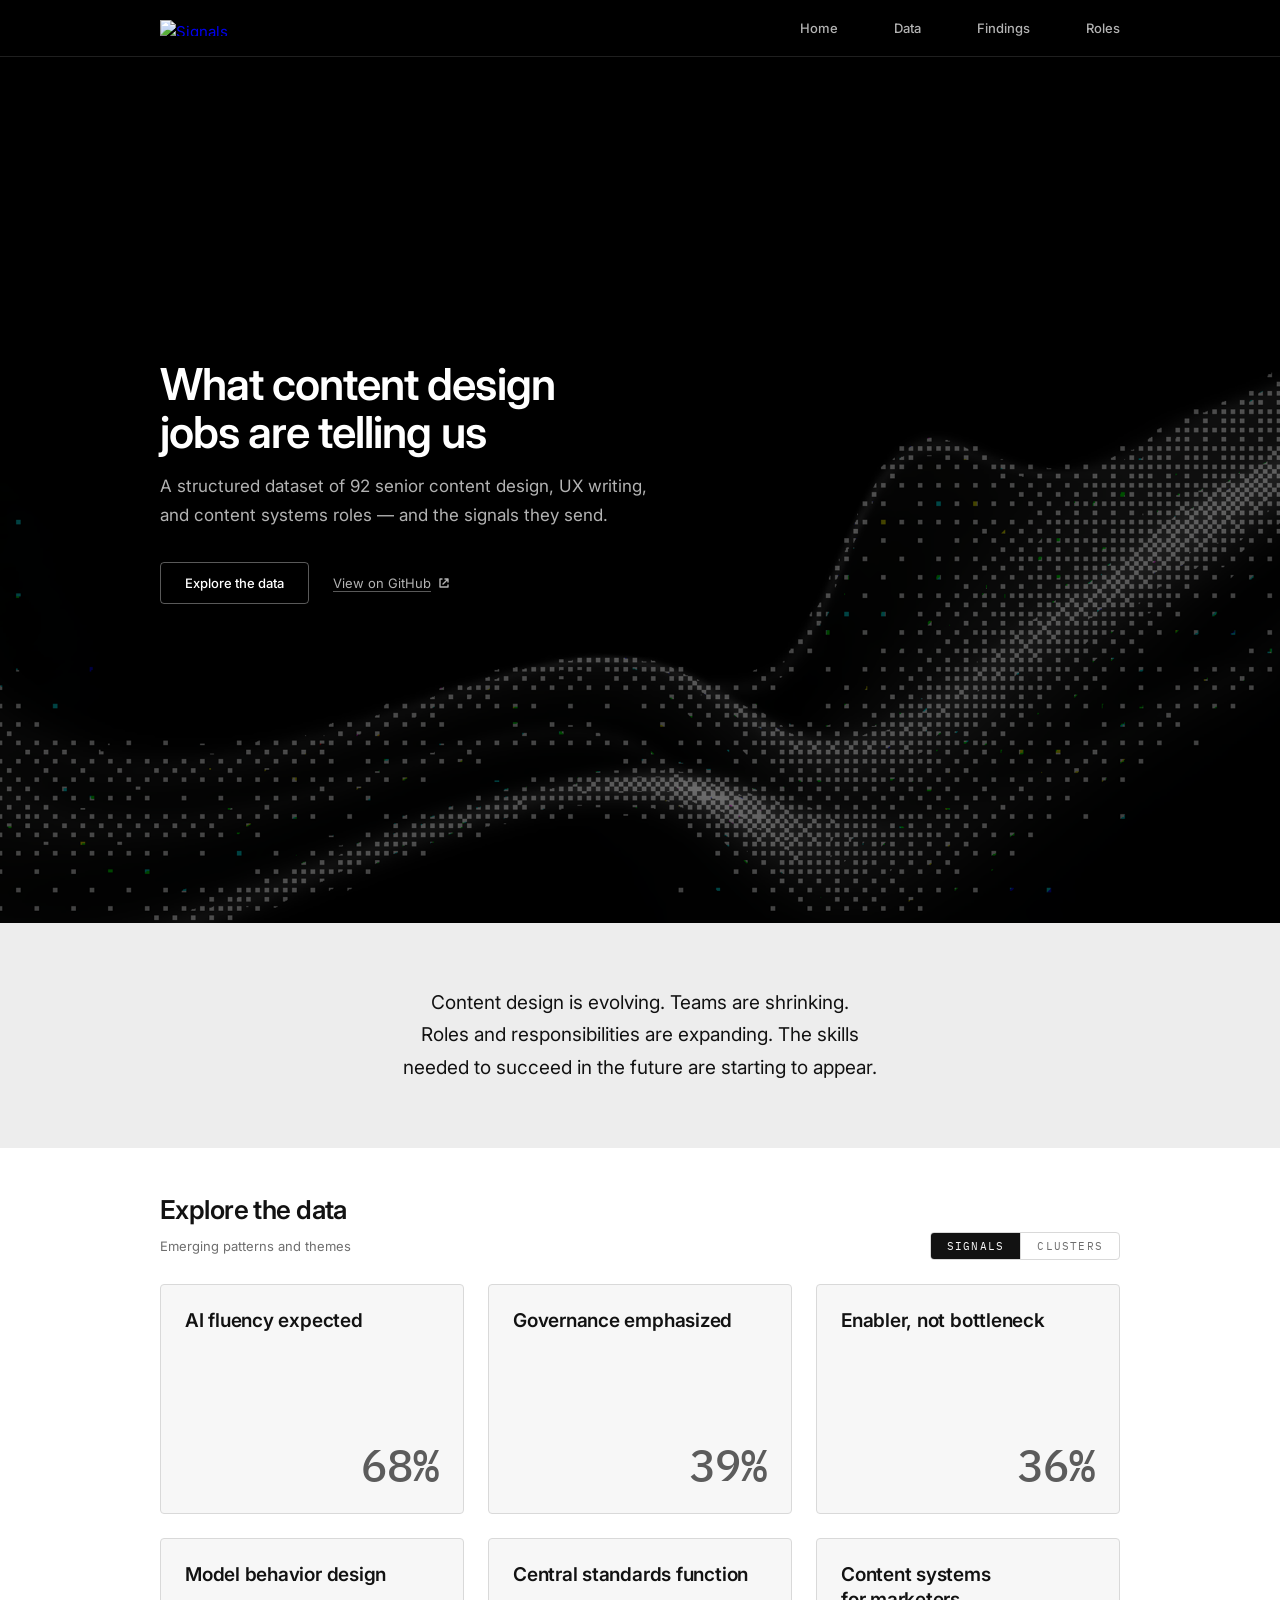
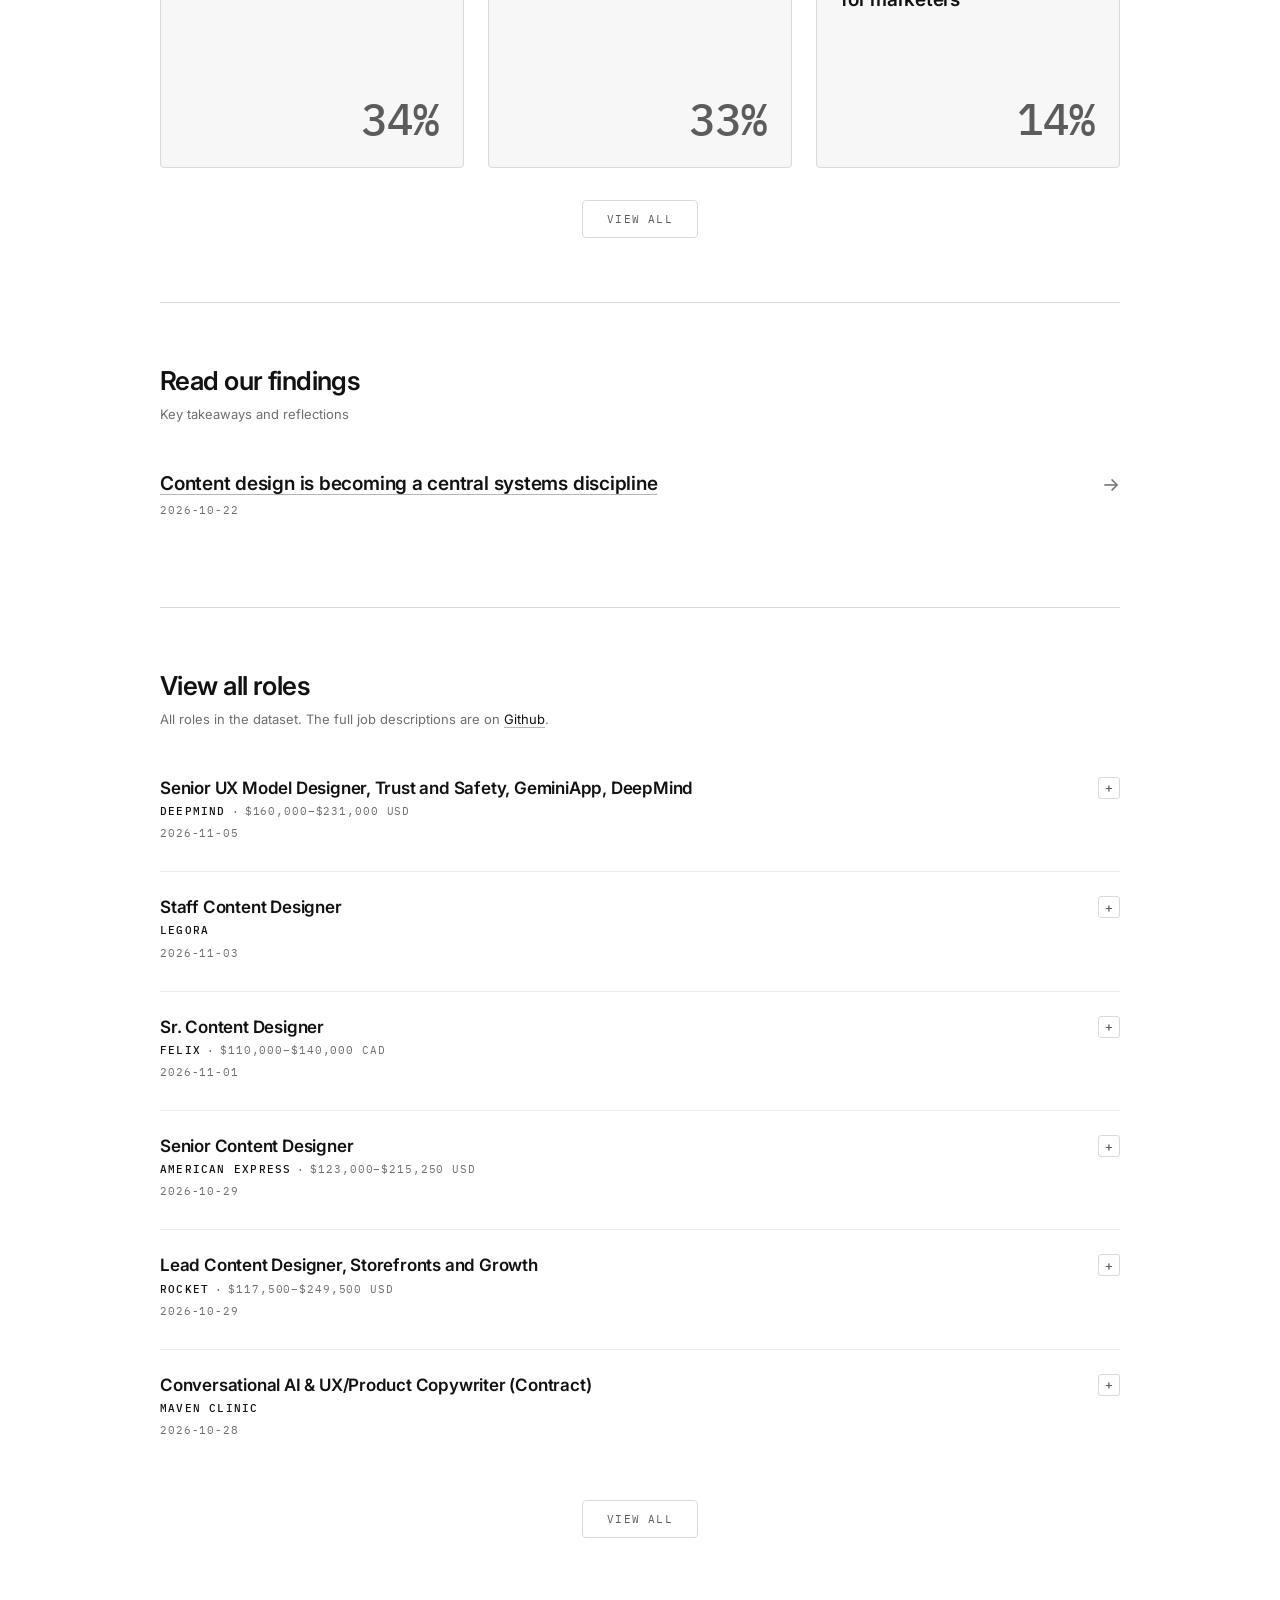
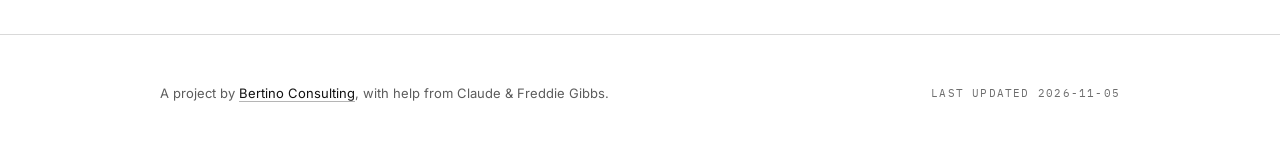
==== commit 73db3d3b: "Add DeepMind Senior UX Model Designer entry; add hillclimbing to terminology IC counterpart to DeepM" ====
--- a/docs/index.html
+++ b/docs/index.html
@@ -79,7 +79,7 @@
           "contentUrl": "https://signals.bertino.co/data/jobs.json"
         }
       ],
-      "dateModified": "2026-11-03",
+      "dateModified": "2026-11-05",
       "about": [
         { "@type": "Thing", "name": "Content design hiring trends" },
         { "@type": "Thing", "name": "UX writing skills and responsibilities" },
@@ -153,7 +153,7 @@
     <div class="container hero-container">
       <div class="hero-main">
         <h1>What content design jobs are telling us</h1>
-        <p>A structured dataset of <span id="hero-role-count">91</span> senior content design, UX writing, and content systems roles — and the signals they send.</p>
+        <p>A structured dataset of <span id="hero-role-count">92</span> senior content design, UX writing, and content systems roles — and the signals they send.</p>
         <div class="hero-actions">
           <a class="hero-data-cta" href="#explore">
             Explore the data
@@ -210,16 +210,16 @@
                   <span class="new-chip new-chip--back">New</span>
                   <h3 class="flip-card-back-title">Human in the loop</h3>
                   <div class="flip-card-roles">
-                    <p class="flip-card-roles-label">Appears in 9 of 91 roles</p>
+                    <p class="flip-card-roles-label">Appears in 9 of 92 roles</p>
                   </div>
                   <p class="flip-card-back-desc">Roles that specify where a person reviews AI output, whether in a content pipeline, an eval, or an authoring workflow. Designing that checkpoint is part of the job, alongside the standards and evals around it.</p>
                 </div>
               </div>
             </div>
-            <div class="flip-card signal-card" data-key="ai-native-expectation" role="button" tabindex="0" aria-label="Expand AI fluency expected, 69% of roles">
+            <div class="flip-card signal-card" data-key="ai-native-expectation" role="button" tabindex="0" aria-label="Expand AI fluency expected, 68% of roles">
               <div class="flip-card-front">
                 <div class="signal-label">AI fluency expected</div>
-                <div class="flip-card-stat">69%</div>
+                <div class="flip-card-stat">68%</div>
               </div>
               <div class="flip-card-back">
                 <button type="button" class="flip-card-close" aria-label="Close">
@@ -230,16 +230,16 @@
                 <div class="flip-card-back-content">
                   <h3 class="flip-card-back-title">AI fluency expected</h3>
                   <div class="flip-card-roles">
-                    <p class="flip-card-roles-label">Appears in 63 of 91 roles</p>
+                    <p class="flip-card-roles-label">Appears in 63 of 92 roles</p>
                   </div>
                   <p class="flip-card-back-desc">AI fluency is listed as a baseline in most roles we're tracking. If you're not actively working with AI tools, this is the most urgent gap the data shows.</p>
                 </div>
               </div>
             </div>
-            <div class="flip-card signal-card" data-key="governance-as-value-prop" role="button" tabindex="0" aria-label="Expand Governance emphasized, 40% of roles">
+            <div class="flip-card signal-card" data-key="governance-as-value-prop" role="button" tabindex="0" aria-label="Expand Governance emphasized, 39% of roles">
               <div class="flip-card-front">
                 <div class="signal-label">Governance emphasized</div>
-                <div class="flip-card-stat">40%</div>
+                <div class="flip-card-stat">39%</div>
               </div>
               <div class="flip-card-back">
                 <button type="button" class="flip-card-close" aria-label="Close">
@@ -250,7 +250,7 @@
                 <div class="flip-card-back-content">
                   <h3 class="flip-card-back-title">Governance emphasized</h3>
                   <div class="flip-card-roles">
-                    <p class="flip-card-roles-label">Appears in 36 of 91 roles</p>
+                    <p class="flip-card-roles-label">Appears in 36 of 92 roles</p>
                   </div>
                   <p class="flip-card-back-desc">Governance is the primary deliverable in these roles, not a background process. Companies are hiring for the ability to set standards and make them stick across teams.</p>
                 </div>
@@ -270,16 +270,16 @@
                 <div class="flip-card-back-content">
                   <h3 class="flip-card-back-title">Enabler, not bottleneck</h3>
                   <div class="flip-card-roles">
-                    <p class="flip-card-roles-label">Appears in 33 of 91 roles</p>
+                    <p class="flip-card-roles-label">Appears in 33 of 92 roles</p>
                   </div>
                   <p class="flip-card-back-desc">These roles are hiring someone to build systems that let others write well, not someone to write everything themselves. A consistent signal that the solo-writer model is losing ground.</p>
                 </div>
               </div>
             </div>
-            <div class="flip-card signal-card" data-key="model-behavior-design" role="button" tabindex="0" aria-label="Expand Model behavior design, 33% of roles">
+            <div class="flip-card signal-card" data-key="model-behavior-design" role="button" tabindex="0" aria-label="Expand Model behavior design, 34% of roles">
               <div class="flip-card-front">
                 <div class="signal-label">Model behavior design</div>
-                <div class="flip-card-stat">33%</div>
+                <div class="flip-card-stat">34%</div>
               </div>
               <div class="flip-card-back">
                 <button type="button" class="flip-card-close" aria-label="Close">
@@ -290,7 +290,7 @@
                 <div class="flip-card-back-content">
                   <h3 class="flip-card-back-title">Model behavior design</h3>
                   <div class="flip-card-roles">
-                    <p class="flip-card-roles-label">Appears in 30 of 91 roles</p>
+                    <p class="flip-card-roles-label">Appears in 31 of 92 roles</p>
                   </div>
                   <p class="flip-card-back-desc">A growing number of roles are asking content designers to shape how AI models actually respond, not just write around them. An emerging space where content design and machine learning overlap directly.</p>
                 </div>
@@ -310,7 +310,7 @@
                 <div class="flip-card-back-content">
                   <h3 class="flip-card-back-title">Central standards function</h3>
                   <div class="flip-card-roles">
-                    <p class="flip-card-roles-label">Appears in 30 of 91 roles</p>
+                    <p class="flip-card-roles-label">Appears in 30 of 92 roles</p>
                   </div>
                   <p class="flip-card-back-desc">Content standards owned by one central or horizontal function, with distributed teams consuming them inside set guardrails. Roles describe sitting above channels, acting as a single accountable owner, or publishing playbooks other teams adapt. It's a structural answer to where content work sits, distinct from embedding writers directly in product teams.</p>
                 </div>
@@ -326,10 +326,10 @@
         <div class="explore-panel" id="clusters" role="tabpanel" tabindex="-1" aria-labelledby="tab-clusters">
           <!-- clusters:start — generated by scripts/build-home.py from docs/data/jobs.json; edit the data, not this -->
           <div class="cluster-grid" id="cluster-grid">
-            <div class="flip-card cluster-card" data-key="content-systems-design" role="button" tabindex="0" aria-label="Expand Content systems design, 92% of roles">
+            <div class="flip-card cluster-card" data-key="content-systems-design" role="button" tabindex="0" aria-label="Expand Content systems design, 91% of roles">
               <div class="flip-card-front">
                 <h3>Content systems design</h3>
-                <div class="flip-card-stat">92%</div>
+                <div class="flip-card-stat">91%</div>
               </div>
               <div class="flip-card-back">
                 <button type="button" class="flip-card-close" aria-label="Close">
@@ -340,7 +340,7 @@
                 <div class="flip-card-back-content">
                   <h3 class="flip-card-back-title">Content systems design</h3>
                   <div class="flip-card-roles">
-                    <p class="flip-card-roles-label">Appears in 84 of 91 roles</p>
+                    <p class="flip-card-roles-label">Appears in 84 of 92 roles</p>
                   </div>
                   <p class="flip-card-back-desc">The most common cluster in the dataset. Companies want someone who designs content as a system: frameworks, patterns, reusable templates that scale past a single screen.</p>
                 </div>
@@ -360,7 +360,7 @@
                 <div class="flip-card-back-content">
                   <h3 class="flip-card-back-title">Enablement &amp; team upskilling</h3>
                   <div class="flip-card-roles">
-                    <p class="flip-card-roles-label">Appears in 73 of 91 roles</p>
+                    <p class="flip-card-roles-label">Appears in 74 of 92 roles</p>
                   </div>
                   <p class="flip-card-back-desc">Content design teams are shrinking, and it's increasingly common to be a one-person centralized resource. The roles we're tracking are hiring for the ability to build playbooks, guidelines, and tools that scale content quality across teams, not to write everything yourself.</p>
                 </div>
@@ -380,16 +380,16 @@
                 <div class="flip-card-back-content">
                   <h3 class="flip-card-back-title">AI tooling &amp; automation</h3>
                   <div class="flip-card-roles">
-                    <p class="flip-card-roles-label">Appears in 66 of 91 roles</p>
+                    <p class="flip-card-roles-label">Appears in 67 of 92 roles</p>
                   </div>
                   <p class="flip-card-back-desc">Building and operationalizing AI-powered workflows is now a stated expectation in most roles we're tracking. This goes beyond using AI tools. Companies want someone who can evaluate, configure, and own the workflow end to end.</p>
                 </div>
               </div>
             </div>
-            <div class="flip-card cluster-card" data-key="ai-content-governance" role="button" tabindex="0" aria-label="Expand AI-generated content governance, 46% of roles">
+            <div class="flip-card cluster-card" data-key="ai-content-governance" role="button" tabindex="0" aria-label="Expand AI-generated content governance, 47% of roles">
               <div class="flip-card-front">
                 <h3>AI-generated content governance</h3>
-                <div class="flip-card-stat">46%</div>
+                <div class="flip-card-stat">47%</div>
               </div>
               <div class="flip-card-back">
                 <button type="button" class="flip-card-close" aria-label="Close">
@@ -400,7 +400,7 @@
                 <div class="flip-card-back-content">
                   <h3 class="flip-card-back-title">AI-generated content governance</h3>
                   <div class="flip-card-roles">
-                    <p class="flip-card-roles-label">Appears in 42 of 91 roles</p>
+                    <p class="flip-card-roles-label">Appears in 43 of 92 roles</p>
                   </div>
                   <p class="flip-card-back-desc">As AI-generated content scales, someone has to own the quality standards. Rubrics, prompt guidelines, tone constraints, guardrails. This responsibility is growing fast in the dataset.</p>
                 </div>
@@ -420,7 +420,7 @@
                 <div class="flip-card-back-content">
                   <h3 class="flip-card-back-title">Terminology &amp; language governance</h3>
                   <div class="flip-card-roles">
-                    <p class="flip-card-roles-label">Appears in 33 of 91 roles</p>
+                    <p class="flip-card-roles-label">Appears in 33 of 92 roles</p>
                   </div>
                   <p class="flip-card-back-desc">Companies are asking content designers to own the language layer, building glossaries, controlled vocabularies, and a single source of truth for product language. The pattern holds across industries, not one sector.</p>
                 </div>
@@ -440,7 +440,7 @@
                 <div class="flip-card-back-content">
                   <h3 class="flip-card-back-title">Taxonomy &amp; information architecture</h3>
                   <div class="flip-card-roles">
-                    <p class="flip-card-roles-label">Appears in 31 of 91 roles</p>
+                    <p class="flip-card-roles-label">Appears in 31 of 92 roles</p>
                   </div>
                   <p class="flip-card-back-desc">Classification and information architecture are showing up in content design roles that didn't ask for them a few years ago. Content designers who can build and maintain structured content models are increasingly valuable, especially where AI needs clean inputs.</p>
                 </div>
@@ -496,6 +496,15 @@
         <div class="title-list" id="title-list">
           <div class="title-entry is-expandable">
             <div class="title-header">
+              <div class="title-name">Senior UX Model Designer, Trust and Safety, GeminiApp, DeepMind</div>
+              <button class="title-expand" aria-expanded="false" aria-label="Show details">+</button>
+            </div>
+            <div class="title-attrib"><span class="title-company">DeepMind</span><span class="title-sep">·</span><span class="title-comp">$160,000–$231,000 USD</span></div>
+            <div class="title-date">2026-11-05</div>
+            <div class="title-detail"><div class="title-detail-inner"><blockquote>Develop strategies for improving model response quality, write instructions, guidelines, and standards to guide the work of reviewers and engineers.</blockquote><ul class="title-signals"><li class="signal-chip">Model behavior design</li></ul></div></div>
+          </div>
+          <div class="title-entry is-expandable">
+            <div class="title-header">
               <div class="title-name">Staff Content Designer</div>
               <button class="title-expand" aria-expanded="false" aria-label="Show details">+</button>
             </div>
@@ -539,15 +548,6 @@
             <div class="title-date">2026-10-28</div>
             <div class="title-detail"><div class="title-detail-inner"><blockquote>Define and champion what AI at Maven sounds like, translating our brand voice into clear language principles that work within the realities and limits of LLM-generated responses.</blockquote><ul class="title-signals"><li class="signal-chip">Model behavior design</li><li class="signal-chip">Governance emphasized</li><li class="signal-chip">Central standards function</li><li class="signal-chip">Human in the loop</li></ul></div></div>
           </div>
-          <div class="title-entry is-expandable">
-            <div class="title-header">
-              <div class="title-name">Staff Conversation Designer (Support)</div>
-              <button class="title-expand" aria-expanded="false" aria-label="Show details">+</button>
-            </div>
-            <div class="title-attrib"><span class="title-company">Deliveroo</span></div>
-            <div class="title-date">2026-10-26</div>
-            <div class="title-detail"><div class="title-detail-inner"><blockquote>Create evaluation datasets, testing plans and scoring rubrics to test conversation flows and model behaviour.</blockquote><ul class="title-signals"><li class="signal-chip">Model behavior design</li><li class="signal-chip">Evaluation infrastructure</li><li class="signal-chip">AI fluency expected</li><li class="signal-chip">Central standards function</li><li class="signal-chip">Governance emphasized</li></ul></div></div>
-          </div>
         </div>
         <div id="titles-show-more" style="display:block;">
           <button class="show-more-btn">View all</button>
@@ -561,7 +561,7 @@
     <div class="container">
       <div class="footer-inner">
         <div class="footer-brand">A project by <a href="https://bertino.co">Bertino Consulting</a>, with help from Claude &amp; Freddie Gibbs.</div>
-        <div class="footer-meta">Last updated <span id="footer-date"><time datetime="2026-11-03">2026-11-03</time></span></div>
+        <div class="footer-meta">Last updated <span id="footer-date"><time datetime="2026-11-05">2026-11-05</time></span></div>
       </div>
     </div>
   </footer>
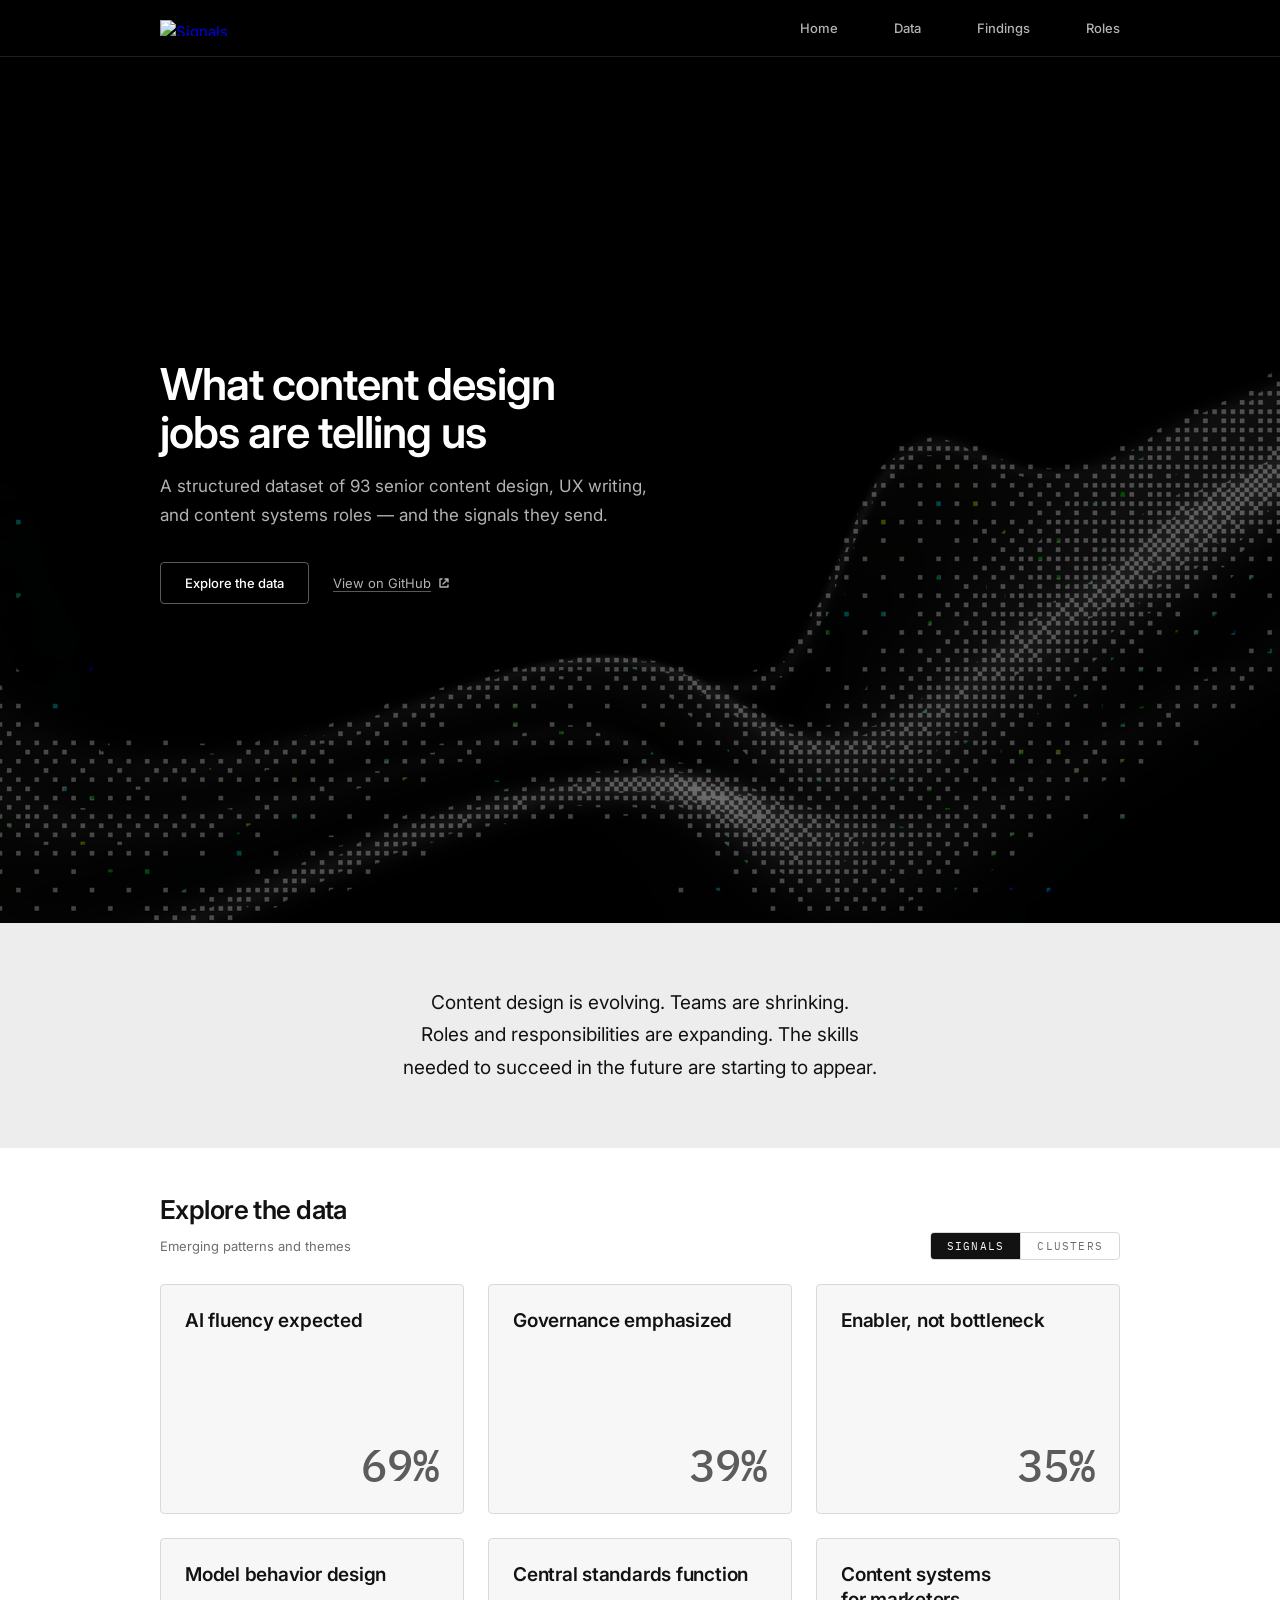
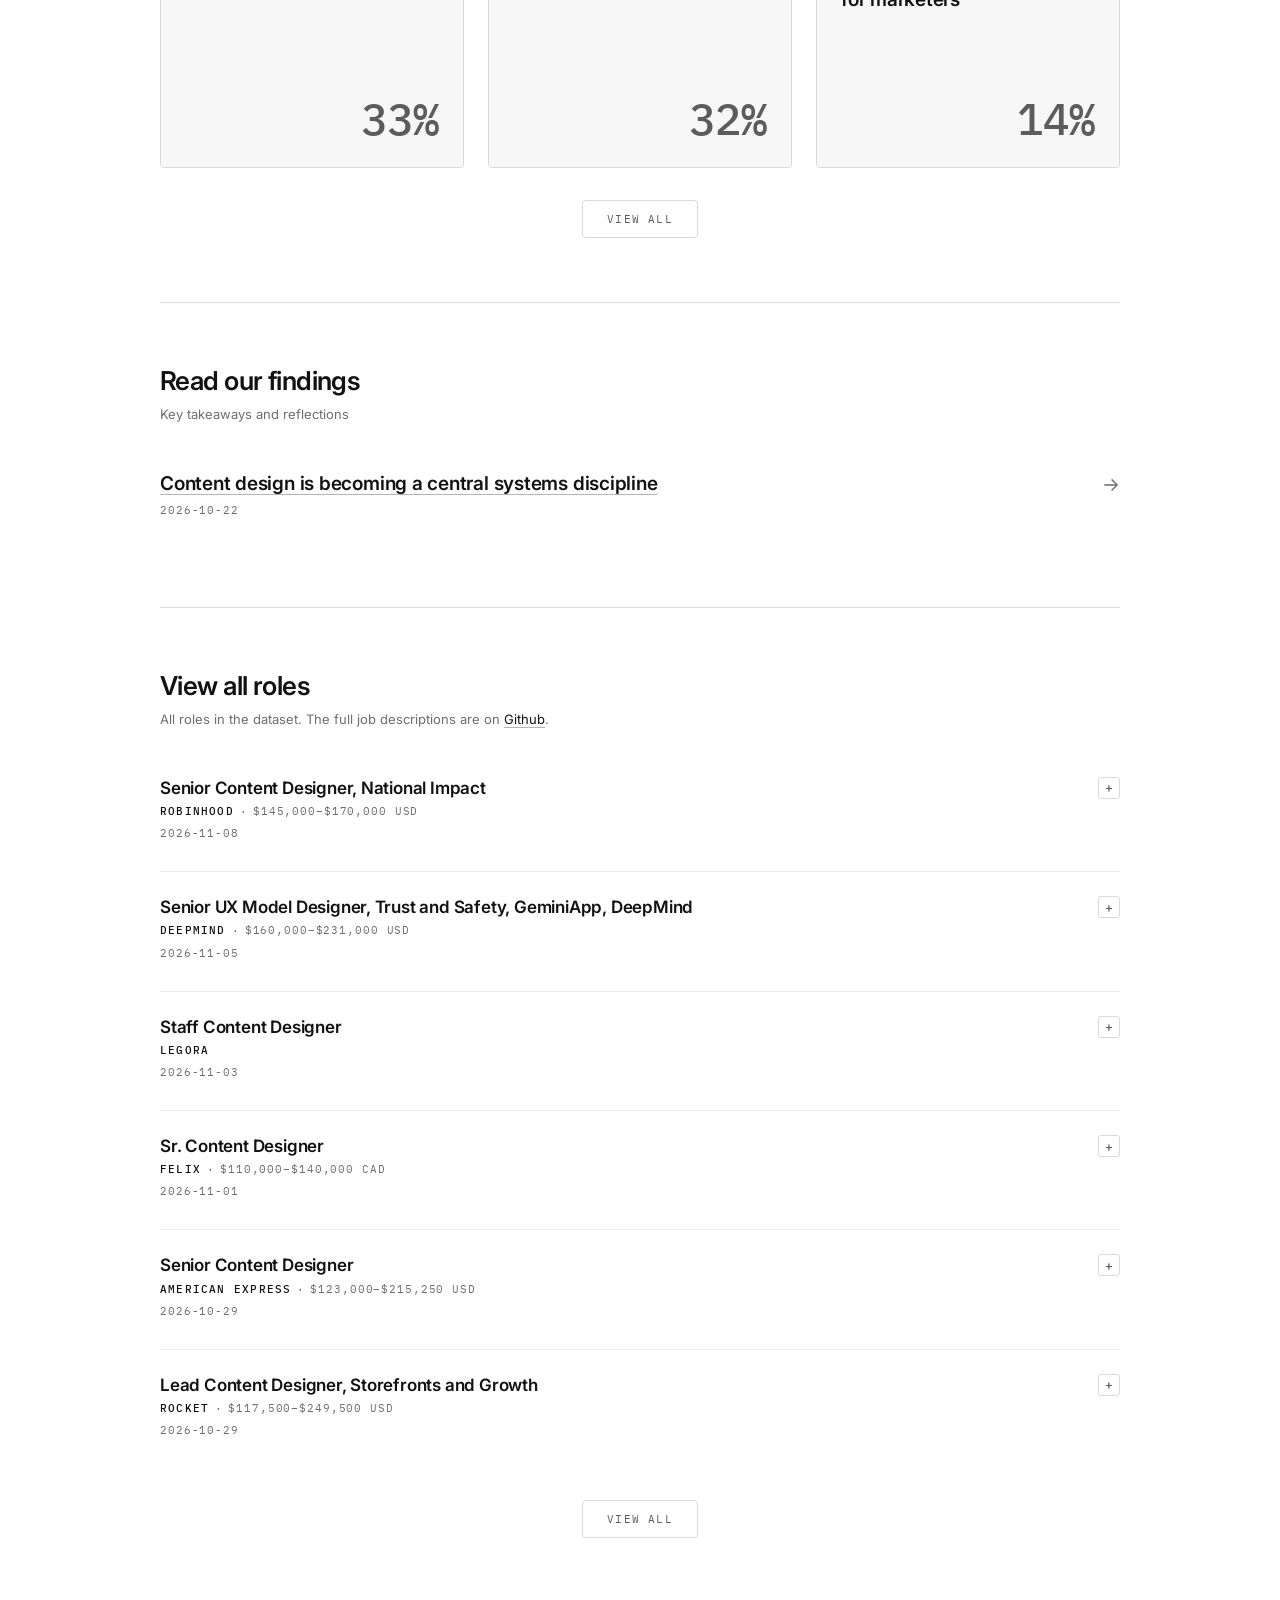
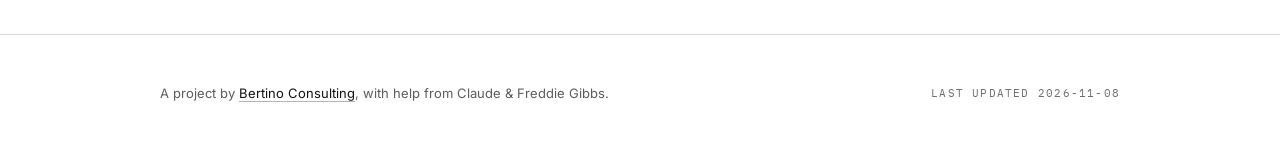
==== commit cf585fb2: "Add Robinhood Senior Content Designer, National Impact entry Distinct from the existing robinhood-se" ====
--- a/docs/index.html
+++ b/docs/index.html
@@ -5,6 +5,7 @@
   <meta name="viewport" content="width=device-width, initial-scale=1.0">
   <title>What content design jobs are telling us — Signals</title>
   <meta name="description" content="A small but structured dataset of senior content design, UX writing, and content systems roles — and the signals they send.">
+  <link rel="canonical" href="https://signals.bertino.co/">
 
   <!-- Privacy-friendly analytics by Plausible -->
   <script async src="https://plausible.io/js/pa-WoV37_cSYerP-bLuBDf5L.js"></script>
@@ -79,7 +80,7 @@
           "contentUrl": "https://signals.bertino.co/data/jobs.json"
         }
       ],
-      "dateModified": "2026-11-05",
+      "dateModified": "2026-11-08",
       "about": [
         { "@type": "Thing", "name": "Content design hiring trends" },
         { "@type": "Thing", "name": "UX writing skills and responsibilities" },
@@ -153,7 +154,7 @@
     <div class="container hero-container">
       <div class="hero-main">
         <h1>What content design jobs are telling us</h1>
-        <p>A structured dataset of <span id="hero-role-count">92</span> senior content design, UX writing, and content systems roles — and the signals they send.</p>
+        <p>A structured dataset of <span id="hero-role-count">93</span> senior content design, UX writing, and content systems roles — and the signals they send.</p>
         <div class="hero-actions">
           <a class="hero-data-cta" href="#explore">
             Explore the data
@@ -210,16 +211,16 @@
                   <span class="new-chip new-chip--back">New</span>
                   <h3 class="flip-card-back-title">Human in the loop</h3>
                   <div class="flip-card-roles">
-                    <p class="flip-card-roles-label">Appears in 9 of 92 roles</p>
+                    <p class="flip-card-roles-label">Appears in 9 of 93 roles</p>
                   </div>
                   <p class="flip-card-back-desc">Roles that specify where a person reviews AI output, whether in a content pipeline, an eval, or an authoring workflow. Designing that checkpoint is part of the job, alongside the standards and evals around it.</p>
                 </div>
               </div>
             </div>
-            <div class="flip-card signal-card" data-key="ai-native-expectation" role="button" tabindex="0" aria-label="Expand AI fluency expected, 68% of roles">
+            <div class="flip-card signal-card" data-key="ai-native-expectation" role="button" tabindex="0" aria-label="Expand AI fluency expected, 69% of roles">
               <div class="flip-card-front">
                 <div class="signal-label">AI fluency expected</div>
-                <div class="flip-card-stat">68%</div>
+                <div class="flip-card-stat">69%</div>
               </div>
               <div class="flip-card-back">
                 <button type="button" class="flip-card-close" aria-label="Close">
@@ -230,7 +231,7 @@
                 <div class="flip-card-back-content">
                   <h3 class="flip-card-back-title">AI fluency expected</h3>
                   <div class="flip-card-roles">
-                    <p class="flip-card-roles-label">Appears in 63 of 92 roles</p>
+                    <p class="flip-card-roles-label">Appears in 64 of 93 roles</p>
                   </div>
                   <p class="flip-card-back-desc">AI fluency is listed as a baseline in most roles we're tracking. If you're not actively working with AI tools, this is the most urgent gap the data shows.</p>
                 </div>
@@ -250,16 +251,16 @@
                 <div class="flip-card-back-content">
                   <h3 class="flip-card-back-title">Governance emphasized</h3>
                   <div class="flip-card-roles">
-                    <p class="flip-card-roles-label">Appears in 36 of 92 roles</p>
+                    <p class="flip-card-roles-label">Appears in 36 of 93 roles</p>
                   </div>
                   <p class="flip-card-back-desc">Governance is the primary deliverable in these roles, not a background process. Companies are hiring for the ability to set standards and make them stick across teams.</p>
                 </div>
               </div>
             </div>
-            <div class="flip-card signal-card" data-key="enabler-not-bottleneck" role="button" tabindex="0" aria-label="Expand Enabler, not bottleneck, 36% of roles">
+            <div class="flip-card signal-card" data-key="enabler-not-bottleneck" role="button" tabindex="0" aria-label="Expand Enabler, not bottleneck, 35% of roles">
               <div class="flip-card-front">
                 <div class="signal-label">Enabler, not bottleneck</div>
-                <div class="flip-card-stat">36%</div>
+                <div class="flip-card-stat">35%</div>
               </div>
               <div class="flip-card-back">
                 <button type="button" class="flip-card-close" aria-label="Close">
@@ -270,16 +271,16 @@
                 <div class="flip-card-back-content">
                   <h3 class="flip-card-back-title">Enabler, not bottleneck</h3>
                   <div class="flip-card-roles">
-                    <p class="flip-card-roles-label">Appears in 33 of 92 roles</p>
+                    <p class="flip-card-roles-label">Appears in 33 of 93 roles</p>
                   </div>
                   <p class="flip-card-back-desc">These roles are hiring someone to build systems that let others write well, not someone to write everything themselves. A consistent signal that the solo-writer model is losing ground.</p>
                 </div>
               </div>
             </div>
-            <div class="flip-card signal-card" data-key="model-behavior-design" role="button" tabindex="0" aria-label="Expand Model behavior design, 34% of roles">
+            <div class="flip-card signal-card" data-key="model-behavior-design" role="button" tabindex="0" aria-label="Expand Model behavior design, 33% of roles">
               <div class="flip-card-front">
                 <div class="signal-label">Model behavior design</div>
-                <div class="flip-card-stat">34%</div>
+                <div class="flip-card-stat">33%</div>
               </div>
               <div class="flip-card-back">
                 <button type="button" class="flip-card-close" aria-label="Close">
@@ -290,16 +291,16 @@
                 <div class="flip-card-back-content">
                   <h3 class="flip-card-back-title">Model behavior design</h3>
                   <div class="flip-card-roles">
-                    <p class="flip-card-roles-label">Appears in 31 of 92 roles</p>
+                    <p class="flip-card-roles-label">Appears in 31 of 93 roles</p>
                   </div>
                   <p class="flip-card-back-desc">A growing number of roles are asking content designers to shape how AI models actually respond, not just write around them. An emerging space where content design and machine learning overlap directly.</p>
                 </div>
               </div>
             </div>
-            <div class="flip-card signal-card" data-key="central-standards-function" role="button" tabindex="0" aria-label="Expand Central standards function, 33% of roles">
+            <div class="flip-card signal-card" data-key="central-standards-function" role="button" tabindex="0" aria-label="Expand Central standards function, 32% of roles">
               <div class="flip-card-front">
                 <div class="signal-label">Central standards function</div>
-                <div class="flip-card-stat">33%</div>
+                <div class="flip-card-stat">32%</div>
               </div>
               <div class="flip-card-back">
                 <button type="button" class="flip-card-close" aria-label="Close">
@@ -310,7 +311,7 @@
                 <div class="flip-card-back-content">
                   <h3 class="flip-card-back-title">Central standards function</h3>
                   <div class="flip-card-roles">
-                    <p class="flip-card-roles-label">Appears in 30 of 92 roles</p>
+                    <p class="flip-card-roles-label">Appears in 30 of 93 roles</p>
                   </div>
                   <p class="flip-card-back-desc">Content standards owned by one central or horizontal function, with distributed teams consuming them inside set guardrails. Roles describe sitting above channels, acting as a single accountable owner, or publishing playbooks other teams adapt. It's a structural answer to where content work sits, distinct from embedding writers directly in product teams.</p>
                 </div>
@@ -340,7 +341,7 @@
                 <div class="flip-card-back-content">
                   <h3 class="flip-card-back-title">Content systems design</h3>
                   <div class="flip-card-roles">
-                    <p class="flip-card-roles-label">Appears in 84 of 92 roles</p>
+                    <p class="flip-card-roles-label">Appears in 85 of 93 roles</p>
                   </div>
                   <p class="flip-card-back-desc">The most common cluster in the dataset. Companies want someone who designs content as a system: frameworks, patterns, reusable templates that scale past a single screen.</p>
                 </div>
@@ -360,16 +361,16 @@
                 <div class="flip-card-back-content">
                   <h3 class="flip-card-back-title">Enablement &amp; team upskilling</h3>
                   <div class="flip-card-roles">
-                    <p class="flip-card-roles-label">Appears in 74 of 92 roles</p>
+                    <p class="flip-card-roles-label">Appears in 74 of 93 roles</p>
                   </div>
                   <p class="flip-card-back-desc">Content design teams are shrinking, and it's increasingly common to be a one-person centralized resource. The roles we're tracking are hiring for the ability to build playbooks, guidelines, and tools that scale content quality across teams, not to write everything yourself.</p>
                 </div>
               </div>
             </div>
-            <div class="flip-card cluster-card" data-key="ai-tooling" role="button" tabindex="0" aria-label="Expand AI tooling &amp; automation, 73% of roles">
+            <div class="flip-card cluster-card" data-key="ai-tooling" role="button" tabindex="0" aria-label="Expand AI tooling &amp; automation, 72% of roles">
               <div class="flip-card-front">
                 <h3>AI tooling &amp; automation</h3>
-                <div class="flip-card-stat">73%</div>
+                <div class="flip-card-stat">72%</div>
               </div>
               <div class="flip-card-back">
                 <button type="button" class="flip-card-close" aria-label="Close">
@@ -380,16 +381,16 @@
                 <div class="flip-card-back-content">
                   <h3 class="flip-card-back-title">AI tooling &amp; automation</h3>
                   <div class="flip-card-roles">
-                    <p class="flip-card-roles-label">Appears in 67 of 92 roles</p>
+                    <p class="flip-card-roles-label">Appears in 67 of 93 roles</p>
                   </div>
                   <p class="flip-card-back-desc">Building and operationalizing AI-powered workflows is now a stated expectation in most roles we're tracking. This goes beyond using AI tools. Companies want someone who can evaluate, configure, and own the workflow end to end.</p>
                 </div>
               </div>
             </div>
-            <div class="flip-card cluster-card" data-key="ai-content-governance" role="button" tabindex="0" aria-label="Expand AI-generated content governance, 47% of roles">
+            <div class="flip-card cluster-card" data-key="ai-content-governance" role="button" tabindex="0" aria-label="Expand AI-generated content governance, 46% of roles">
               <div class="flip-card-front">
                 <h3>AI-generated content governance</h3>
-                <div class="flip-card-stat">47%</div>
+                <div class="flip-card-stat">46%</div>
               </div>
               <div class="flip-card-back">
                 <button type="button" class="flip-card-close" aria-label="Close">
@@ -400,16 +401,16 @@
                 <div class="flip-card-back-content">
                   <h3 class="flip-card-back-title">AI-generated content governance</h3>
                   <div class="flip-card-roles">
-                    <p class="flip-card-roles-label">Appears in 43 of 92 roles</p>
+                    <p class="flip-card-roles-label">Appears in 43 of 93 roles</p>
                   </div>
                   <p class="flip-card-back-desc">As AI-generated content scales, someone has to own the quality standards. Rubrics, prompt guidelines, tone constraints, guardrails. This responsibility is growing fast in the dataset.</p>
                 </div>
               </div>
             </div>
-            <div class="flip-card cluster-card" data-key="terminology-governance" role="button" tabindex="0" aria-label="Expand Terminology &amp; language governance, 36% of roles">
+            <div class="flip-card cluster-card" data-key="terminology-governance" role="button" tabindex="0" aria-label="Expand Terminology &amp; language governance, 37% of roles">
               <div class="flip-card-front">
                 <h3>Terminology &amp; language governance</h3>
-                <div class="flip-card-stat">36%</div>
+                <div class="flip-card-stat">37%</div>
               </div>
               <div class="flip-card-back">
                 <button type="button" class="flip-card-close" aria-label="Close">
@@ -420,16 +421,16 @@
                 <div class="flip-card-back-content">
                   <h3 class="flip-card-back-title">Terminology &amp; language governance</h3>
                   <div class="flip-card-roles">
-                    <p class="flip-card-roles-label">Appears in 33 of 92 roles</p>
+                    <p class="flip-card-roles-label">Appears in 34 of 93 roles</p>
                   </div>
                   <p class="flip-card-back-desc">Companies are asking content designers to own the language layer, building glossaries, controlled vocabularies, and a single source of truth for product language. The pattern holds across industries, not one sector.</p>
                 </div>
               </div>
             </div>
-            <div class="flip-card cluster-card" data-key="taxonomy" role="button" tabindex="0" aria-label="Expand Taxonomy &amp; information architecture, 34% of roles">
+            <div class="flip-card cluster-card" data-key="taxonomy" role="button" tabindex="0" aria-label="Expand Taxonomy &amp; information architecture, 33% of roles">
               <div class="flip-card-front">
                 <h3>Taxonomy &amp; information architecture</h3>
-                <div class="flip-card-stat">34%</div>
+                <div class="flip-card-stat">33%</div>
               </div>
               <div class="flip-card-back">
                 <button type="button" class="flip-card-close" aria-label="Close">
@@ -440,7 +441,7 @@
                 <div class="flip-card-back-content">
                   <h3 class="flip-card-back-title">Taxonomy &amp; information architecture</h3>
                   <div class="flip-card-roles">
-                    <p class="flip-card-roles-label">Appears in 31 of 92 roles</p>
+                    <p class="flip-card-roles-label">Appears in 31 of 93 roles</p>
                   </div>
                   <p class="flip-card-back-desc">Classification and information architecture are showing up in content design roles that didn't ask for them a few years ago. Content designers who can build and maintain structured content models are increasingly valuable, especially where AI needs clean inputs.</p>
                 </div>
@@ -496,6 +497,15 @@
         <div class="title-list" id="title-list">
           <div class="title-entry is-expandable">
             <div class="title-header">
+              <div class="title-name">Senior Content Designer, National Impact</div>
+              <button class="title-expand" aria-expanded="false" aria-label="Show details">+</button>
+            </div>
+            <div class="title-attrib"><span class="title-company">Robinhood</span><span class="title-sep">·</span><span class="title-comp">$145,000–$170,000 USD</span></div>
+            <div class="title-date">2026-11-08</div>
+            <div class="title-detail"><div class="title-detail-inner"><blockquote>Own decisions that impact terminology, content patterns, and design interactions.</blockquote><ul class="title-signals"><li class="signal-chip">AI fluency expected</li></ul></div></div>
+          </div>
+          <div class="title-entry is-expandable">
+            <div class="title-header">
               <div class="title-name">Senior UX Model Designer, Trust and Safety, GeminiApp, DeepMind</div>
               <button class="title-expand" aria-expanded="false" aria-label="Show details">+</button>
             </div>
@@ -539,15 +549,6 @@
             <div class="title-date">2026-10-29</div>
             <div class="title-detail"><div class="title-detail-inner"><blockquote>Create playbooks, guidance, reusable tools, and AI-enabled workflows that help teams consistently apply high-performing content patterns.</blockquote><ul class="title-signals"><li class="signal-chip">Content systems for marketers</li><li class="signal-chip">AI fluency expected</li><li class="signal-chip">Enabler, not bottleneck</li><li class="signal-chip">Central standards function</li></ul></div></div>
           </div>
-          <div class="title-entry is-expandable">
-            <div class="title-header">
-              <div class="title-name">Conversational AI &amp; UX/Product Copywriter (Contract)</div>
-              <button class="title-expand" aria-expanded="false" aria-label="Show details">+</button>
-            </div>
-            <div class="title-attrib"><span class="title-company">Maven Clinic</span></div>
-            <div class="title-date">2026-10-28</div>
-            <div class="title-detail"><div class="title-detail-inner"><blockquote>Define and champion what AI at Maven sounds like, translating our brand voice into clear language principles that work within the realities and limits of LLM-generated responses.</blockquote><ul class="title-signals"><li class="signal-chip">Model behavior design</li><li class="signal-chip">Governance emphasized</li><li class="signal-chip">Central standards function</li><li class="signal-chip">Human in the loop</li></ul></div></div>
-          </div>
         </div>
         <div id="titles-show-more" style="display:block;">
           <button class="show-more-btn">View all</button>
@@ -561,7 +562,7 @@
     <div class="container">
       <div class="footer-inner">
         <div class="footer-brand">A project by <a href="https://bertino.co">Bertino Consulting</a>, with help from Claude &amp; Freddie Gibbs.</div>
-        <div class="footer-meta">Last updated <span id="footer-date"><time datetime="2026-11-05">2026-11-05</time></span></div>
+        <div class="footer-meta">Last updated <span id="footer-date"><time datetime="2026-11-08">2026-11-08</time></span></div>
       </div>
     </div>
   </footer>
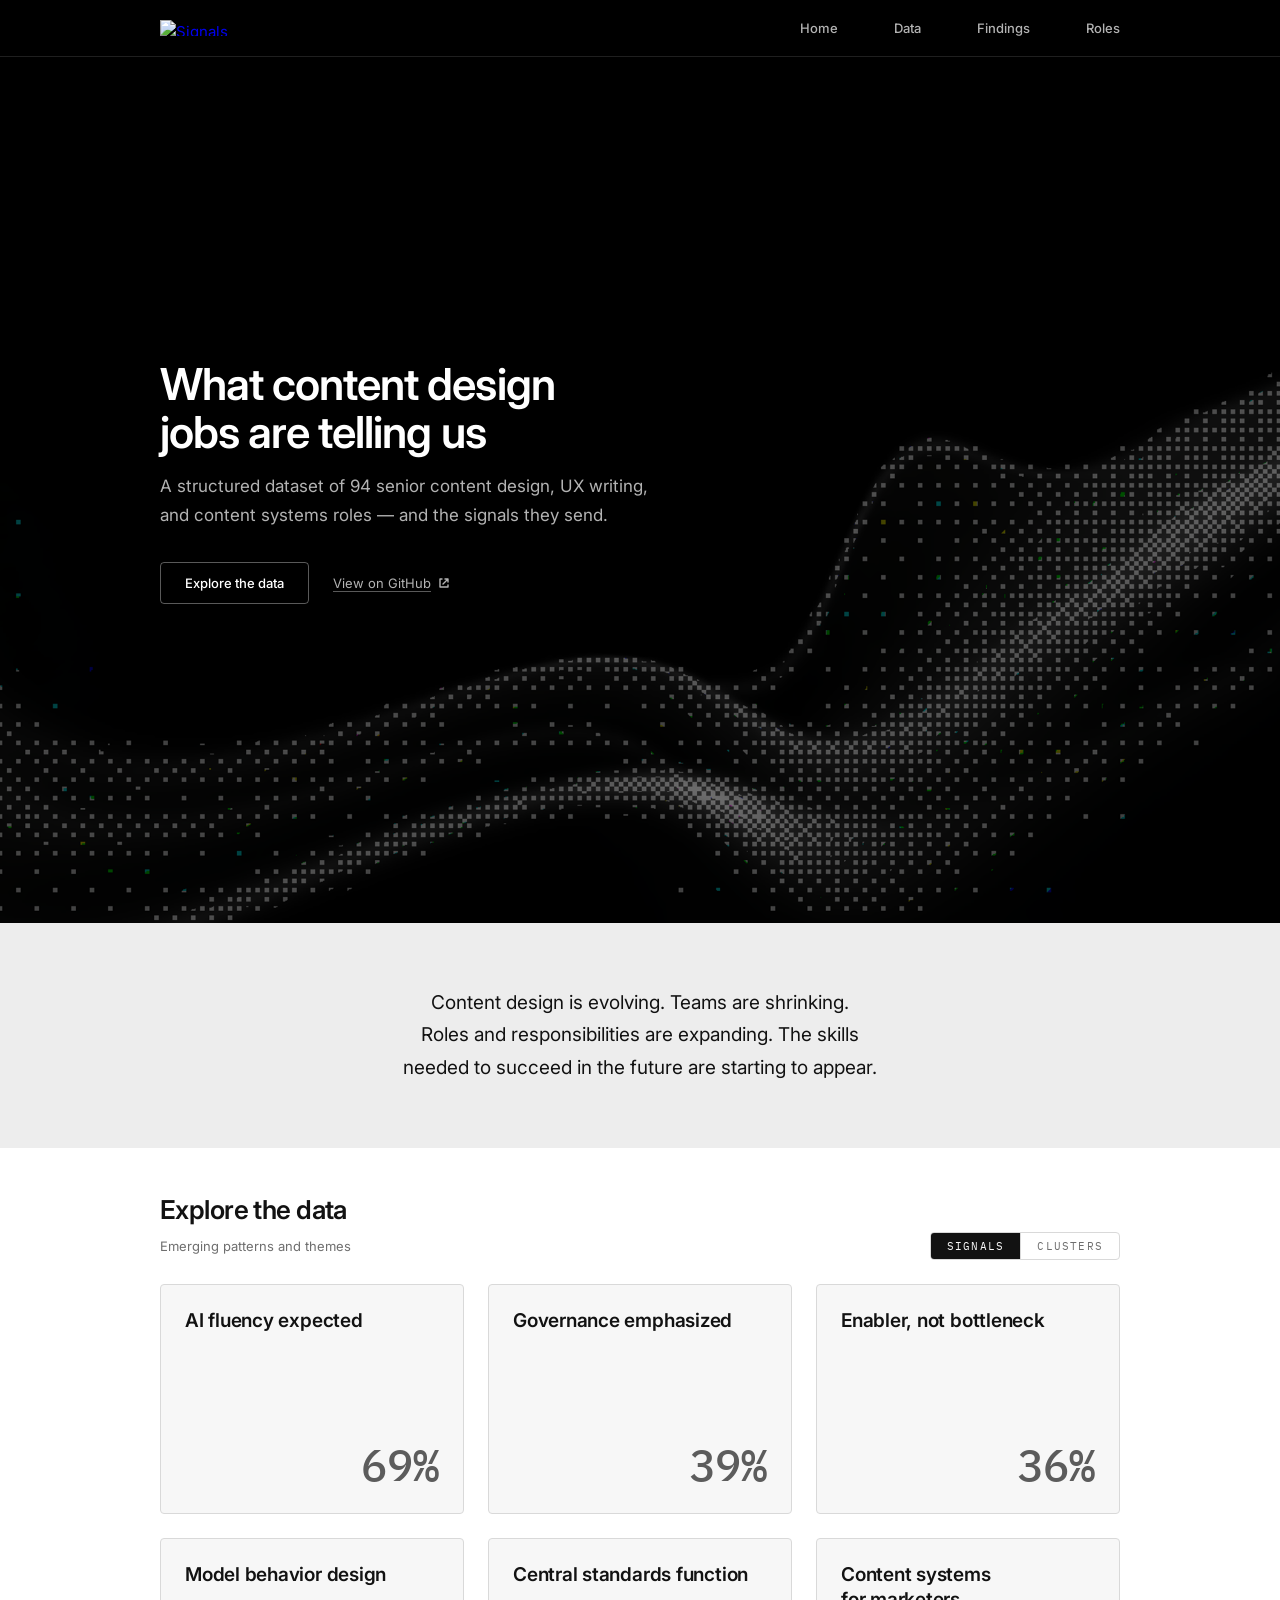
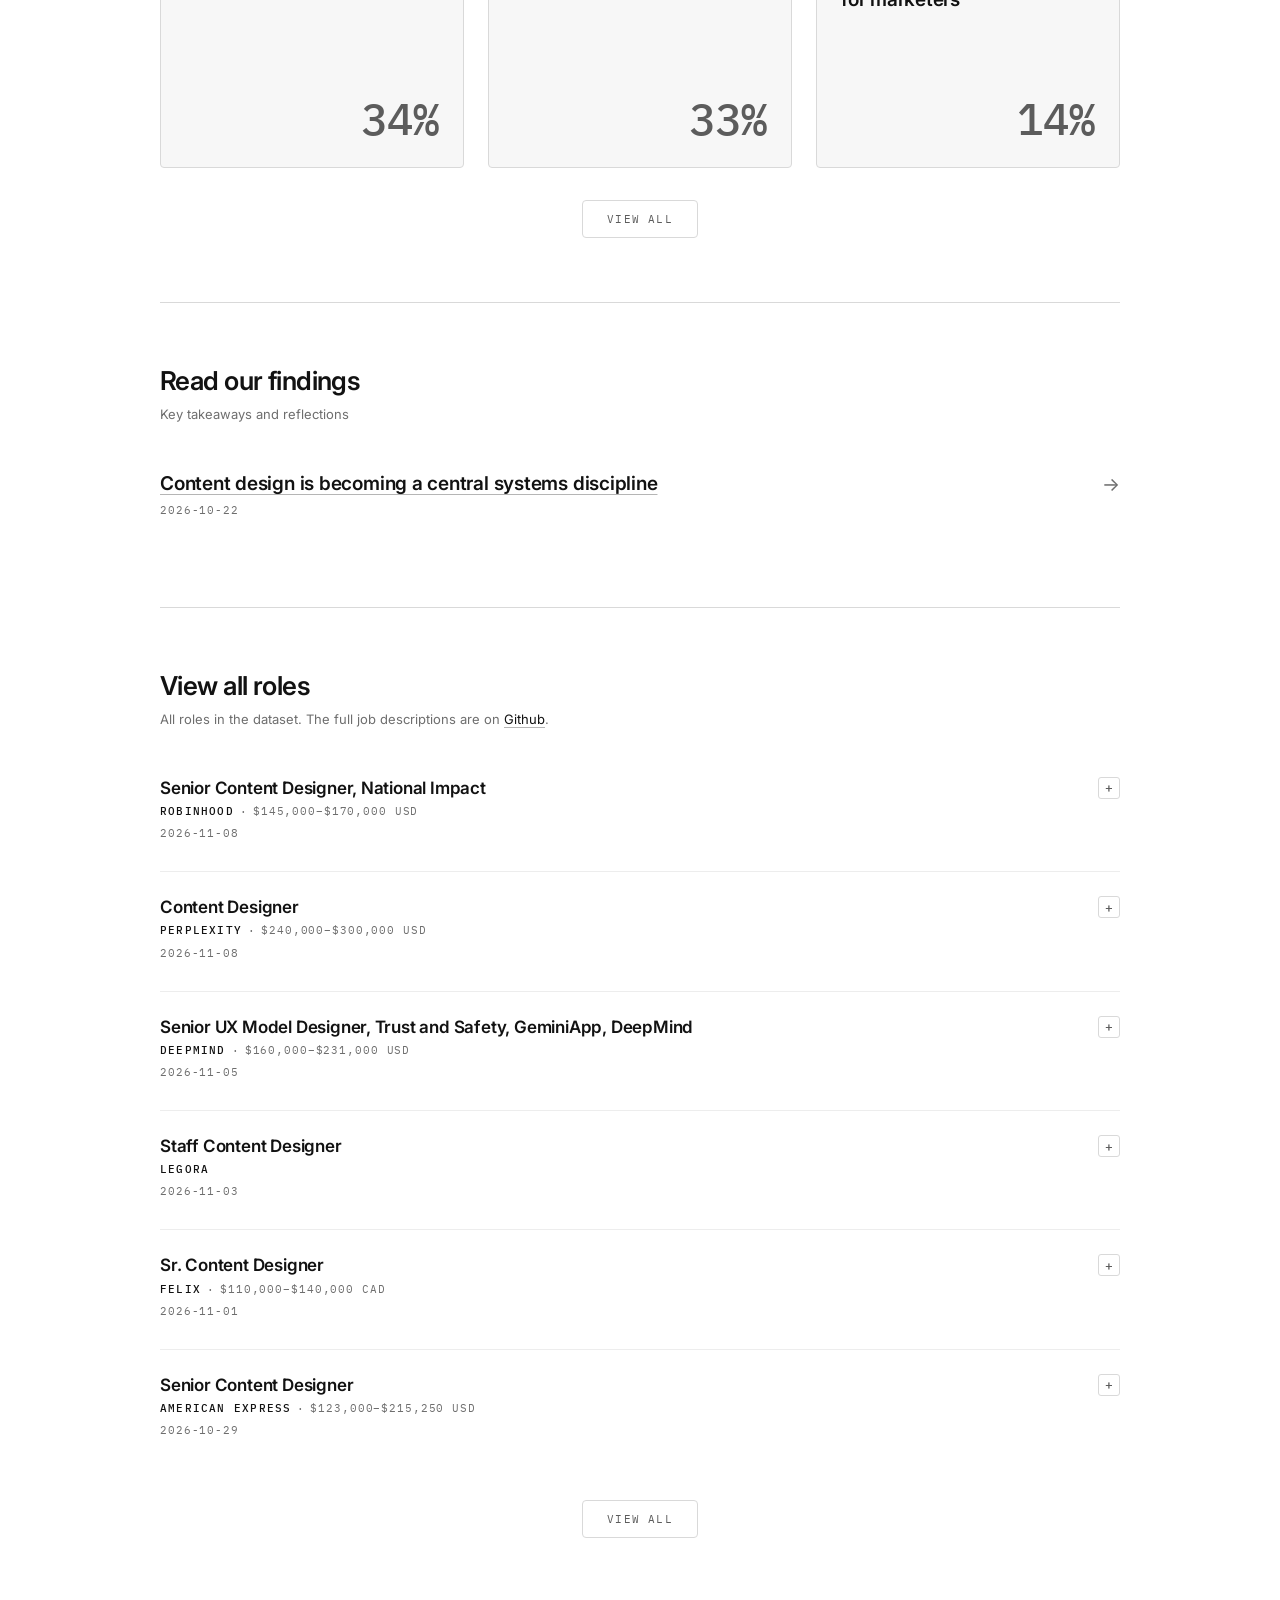
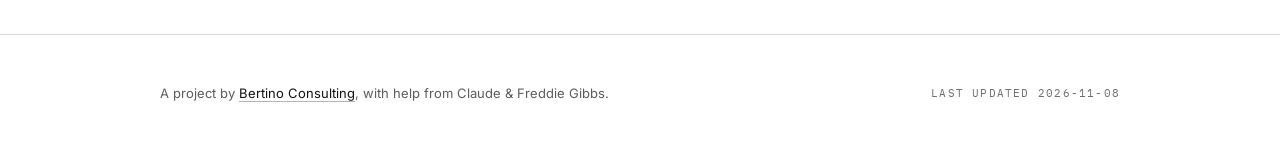
==== commit a1c51d1c: "Add Perplexity Content Designer entry New company. Heavy direct-authorship model-behavior language (" ====
--- a/docs/index.html
+++ b/docs/index.html
@@ -154,7 +154,7 @@
     <div class="container hero-container">
       <div class="hero-main">
         <h1>What content design jobs are telling us</h1>
-        <p>A structured dataset of <span id="hero-role-count">93</span> senior content design, UX writing, and content systems roles — and the signals they send.</p>
+        <p>A structured dataset of <span id="hero-role-count">94</span> senior content design, UX writing, and content systems roles — and the signals they send.</p>
         <div class="hero-actions">
           <a class="hero-data-cta" href="#explore">
             Explore the data
@@ -211,7 +211,7 @@
                   <span class="new-chip new-chip--back">New</span>
                   <h3 class="flip-card-back-title">Human in the loop</h3>
                   <div class="flip-card-roles">
-                    <p class="flip-card-roles-label">Appears in 9 of 93 roles</p>
+                    <p class="flip-card-roles-label">Appears in 9 of 94 roles</p>
                   </div>
                   <p class="flip-card-back-desc">Roles that specify where a person reviews AI output, whether in a content pipeline, an eval, or an authoring workflow. Designing that checkpoint is part of the job, alongside the standards and evals around it.</p>
                 </div>
@@ -231,7 +231,7 @@
                 <div class="flip-card-back-content">
                   <h3 class="flip-card-back-title">AI fluency expected</h3>
                   <div class="flip-card-roles">
-                    <p class="flip-card-roles-label">Appears in 64 of 93 roles</p>
+                    <p class="flip-card-roles-label">Appears in 65 of 94 roles</p>
                   </div>
                   <p class="flip-card-back-desc">AI fluency is listed as a baseline in most roles we're tracking. If you're not actively working with AI tools, this is the most urgent gap the data shows.</p>
                 </div>
@@ -251,16 +251,16 @@
                 <div class="flip-card-back-content">
                   <h3 class="flip-card-back-title">Governance emphasized</h3>
                   <div class="flip-card-roles">
-                    <p class="flip-card-roles-label">Appears in 36 of 93 roles</p>
+                    <p class="flip-card-roles-label">Appears in 37 of 94 roles</p>
                   </div>
                   <p class="flip-card-back-desc">Governance is the primary deliverable in these roles, not a background process. Companies are hiring for the ability to set standards and make them stick across teams.</p>
                 </div>
               </div>
             </div>
-            <div class="flip-card signal-card" data-key="enabler-not-bottleneck" role="button" tabindex="0" aria-label="Expand Enabler, not bottleneck, 35% of roles">
+            <div class="flip-card signal-card" data-key="enabler-not-bottleneck" role="button" tabindex="0" aria-label="Expand Enabler, not bottleneck, 36% of roles">
               <div class="flip-card-front">
                 <div class="signal-label">Enabler, not bottleneck</div>
-                <div class="flip-card-stat">35%</div>
+                <div class="flip-card-stat">36%</div>
               </div>
               <div class="flip-card-back">
                 <button type="button" class="flip-card-close" aria-label="Close">
@@ -271,15 +271,35 @@
                 <div class="flip-card-back-content">
                   <h3 class="flip-card-back-title">Enabler, not bottleneck</h3>
                   <div class="flip-card-roles">
-                    <p class="flip-card-roles-label">Appears in 33 of 93 roles</p>
+                    <p class="flip-card-roles-label">Appears in 34 of 94 roles</p>
                   </div>
                   <p class="flip-card-back-desc">These roles are hiring someone to build systems that let others write well, not someone to write everything themselves. A consistent signal that the solo-writer model is losing ground.</p>
                 </div>
               </div>
             </div>
-            <div class="flip-card signal-card" data-key="model-behavior-design" role="button" tabindex="0" aria-label="Expand Model behavior design, 33% of roles">
+            <div class="flip-card signal-card" data-key="model-behavior-design" role="button" tabindex="0" aria-label="Expand Model behavior design, 34% of roles">
               <div class="flip-card-front">
                 <div class="signal-label">Model behavior design</div>
+                <div class="flip-card-stat">34%</div>
+              </div>
+              <div class="flip-card-back">
+                <button type="button" class="flip-card-close" aria-label="Close">
+                  <svg width="14" height="14" viewBox="0 0 14 14" fill="none" xmlns="http://www.w3.org/2000/svg" aria-hidden="true">
+                    <path d="M1 1L13 13M13 1L1 13" stroke="currentColor" stroke-width="1.6" stroke-linecap="round"/>
+                  </svg>
+                </button>
+                <div class="flip-card-back-content">
+                  <h3 class="flip-card-back-title">Model behavior design</h3>
+                  <div class="flip-card-roles">
+                    <p class="flip-card-roles-label">Appears in 32 of 94 roles</p>
+                  </div>
+                  <p class="flip-card-back-desc">A growing number of roles are asking content designers to shape how AI models actually respond, not just write around them. An emerging space where content design and machine learning overlap directly.</p>
+                </div>
+              </div>
+            </div>
+            <div class="flip-card signal-card" data-key="central-standards-function" role="button" tabindex="0" aria-label="Expand Central standards function, 33% of roles">
+              <div class="flip-card-front">
+                <div class="signal-label">Central standards function</div>
                 <div class="flip-card-stat">33%</div>
               </div>
               <div class="flip-card-back">
@@ -289,29 +309,9 @@
                   </svg>
                 </button>
                 <div class="flip-card-back-content">
-                  <h3 class="flip-card-back-title">Model behavior design</h3>
-                  <div class="flip-card-roles">
-                    <p class="flip-card-roles-label">Appears in 31 of 93 roles</p>
-                  </div>
-                  <p class="flip-card-back-desc">A growing number of roles are asking content designers to shape how AI models actually respond, not just write around them. An emerging space where content design and machine learning overlap directly.</p>
-                </div>
-              </div>
-            </div>
-            <div class="flip-card signal-card" data-key="central-standards-function" role="button" tabindex="0" aria-label="Expand Central standards function, 32% of roles">
-              <div class="flip-card-front">
-                <div class="signal-label">Central standards function</div>
-                <div class="flip-card-stat">32%</div>
-              </div>
-              <div class="flip-card-back">
-                <button type="button" class="flip-card-close" aria-label="Close">
-                  <svg width="14" height="14" viewBox="0 0 14 14" fill="none" xmlns="http://www.w3.org/2000/svg" aria-hidden="true">
-                    <path d="M1 1L13 13M13 1L1 13" stroke="currentColor" stroke-width="1.6" stroke-linecap="round"/>
-                  </svg>
-                </button>
-                <div class="flip-card-back-content">
                   <h3 class="flip-card-back-title">Central standards function</h3>
                   <div class="flip-card-roles">
-                    <p class="flip-card-roles-label">Appears in 30 of 93 roles</p>
+                    <p class="flip-card-roles-label">Appears in 31 of 94 roles</p>
                   </div>
                   <p class="flip-card-back-desc">Content standards owned by one central or horizontal function, with distributed teams consuming them inside set guardrails. Roles describe sitting above channels, acting as a single accountable owner, or publishing playbooks other teams adapt. It's a structural answer to where content work sits, distinct from embedding writers directly in product teams.</p>
                 </div>
@@ -341,7 +341,7 @@
                 <div class="flip-card-back-content">
                   <h3 class="flip-card-back-title">Content systems design</h3>
                   <div class="flip-card-roles">
-                    <p class="flip-card-roles-label">Appears in 85 of 93 roles</p>
+                    <p class="flip-card-roles-label">Appears in 86 of 94 roles</p>
                   </div>
                   <p class="flip-card-back-desc">The most common cluster in the dataset. Companies want someone who designs content as a system: frameworks, patterns, reusable templates that scale past a single screen.</p>
                 </div>
@@ -361,7 +361,7 @@
                 <div class="flip-card-back-content">
                   <h3 class="flip-card-back-title">Enablement &amp; team upskilling</h3>
                   <div class="flip-card-roles">
-                    <p class="flip-card-roles-label">Appears in 74 of 93 roles</p>
+                    <p class="flip-card-roles-label">Appears in 75 of 94 roles</p>
                   </div>
                   <p class="flip-card-back-desc">Content design teams are shrinking, and it's increasingly common to be a one-person centralized resource. The roles we're tracking are hiring for the ability to build playbooks, guidelines, and tools that scale content quality across teams, not to write everything yourself.</p>
                 </div>
@@ -381,16 +381,16 @@
                 <div class="flip-card-back-content">
                   <h3 class="flip-card-back-title">AI tooling &amp; automation</h3>
                   <div class="flip-card-roles">
-                    <p class="flip-card-roles-label">Appears in 67 of 93 roles</p>
+                    <p class="flip-card-roles-label">Appears in 68 of 94 roles</p>
                   </div>
                   <p class="flip-card-back-desc">Building and operationalizing AI-powered workflows is now a stated expectation in most roles we're tracking. This goes beyond using AI tools. Companies want someone who can evaluate, configure, and own the workflow end to end.</p>
                 </div>
               </div>
             </div>
-            <div class="flip-card cluster-card" data-key="ai-content-governance" role="button" tabindex="0" aria-label="Expand AI-generated content governance, 46% of roles">
+            <div class="flip-card cluster-card" data-key="ai-content-governance" role="button" tabindex="0" aria-label="Expand AI-generated content governance, 47% of roles">
               <div class="flip-card-front">
                 <h3>AI-generated content governance</h3>
-                <div class="flip-card-stat">46%</div>
+                <div class="flip-card-stat">47%</div>
               </div>
               <div class="flip-card-back">
                 <button type="button" class="flip-card-close" aria-label="Close">
@@ -401,7 +401,7 @@
                 <div class="flip-card-back-content">
                   <h3 class="flip-card-back-title">AI-generated content governance</h3>
                   <div class="flip-card-roles">
-                    <p class="flip-card-roles-label">Appears in 43 of 93 roles</p>
+                    <p class="flip-card-roles-label">Appears in 44 of 94 roles</p>
                   </div>
                   <p class="flip-card-back-desc">As AI-generated content scales, someone has to own the quality standards. Rubrics, prompt guidelines, tone constraints, guardrails. This responsibility is growing fast in the dataset.</p>
                 </div>
@@ -421,16 +421,16 @@
                 <div class="flip-card-back-content">
                   <h3 class="flip-card-back-title">Terminology &amp; language governance</h3>
                   <div class="flip-card-roles">
-                    <p class="flip-card-roles-label">Appears in 34 of 93 roles</p>
+                    <p class="flip-card-roles-label">Appears in 35 of 94 roles</p>
                   </div>
                   <p class="flip-card-back-desc">Companies are asking content designers to own the language layer, building glossaries, controlled vocabularies, and a single source of truth for product language. The pattern holds across industries, not one sector.</p>
                 </div>
               </div>
             </div>
-            <div class="flip-card cluster-card" data-key="taxonomy" role="button" tabindex="0" aria-label="Expand Taxonomy &amp; information architecture, 33% of roles">
+            <div class="flip-card cluster-card" data-key="taxonomy" role="button" tabindex="0" aria-label="Expand Taxonomy &amp; information architecture, 34% of roles">
               <div class="flip-card-front">
                 <h3>Taxonomy &amp; information architecture</h3>
-                <div class="flip-card-stat">33%</div>
+                <div class="flip-card-stat">34%</div>
               </div>
               <div class="flip-card-back">
                 <button type="button" class="flip-card-close" aria-label="Close">
@@ -441,7 +441,7 @@
                 <div class="flip-card-back-content">
                   <h3 class="flip-card-back-title">Taxonomy &amp; information architecture</h3>
                   <div class="flip-card-roles">
-                    <p class="flip-card-roles-label">Appears in 31 of 93 roles</p>
+                    <p class="flip-card-roles-label">Appears in 32 of 94 roles</p>
                   </div>
                   <p class="flip-card-back-desc">Classification and information architecture are showing up in content design roles that didn't ask for them a few years ago. Content designers who can build and maintain structured content models are increasingly valuable, especially where AI needs clean inputs.</p>
                 </div>
@@ -506,6 +506,15 @@
           </div>
           <div class="title-entry is-expandable">
             <div class="title-header">
+              <div class="title-name">Content Designer</div>
+              <button class="title-expand" aria-expanded="false" aria-label="Show details">+</button>
+            </div>
+            <div class="title-attrib"><span class="title-company">Perplexity</span><span class="title-sep">·</span><span class="title-comp">$240,000–$300,000 USD</span></div>
+            <div class="title-date">2026-11-08</div>
+            <div class="title-detail"><div class="title-detail-inner"><blockquote>Shape how AI-generated content reads by writing and refining prompts and system instructions, and help define voice and response style for our models in product.</blockquote><ul class="title-signals"><li class="signal-chip">Model behavior design</li><li class="signal-chip">Evaluation infrastructure</li><li class="signal-chip">AI fluency expected</li><li class="signal-chip">Enabler, not bottleneck</li><li class="signal-chip">Central standards function</li><li class="signal-chip">Governance emphasized</li></ul></div></div>
+          </div>
+          <div class="title-entry is-expandable">
+            <div class="title-header">
               <div class="title-name">Senior UX Model Designer, Trust and Safety, GeminiApp, DeepMind</div>
               <button class="title-expand" aria-expanded="false" aria-label="Show details">+</button>
             </div>
@@ -539,15 +548,6 @@
             <div class="title-attrib"><span class="title-company">American Express</span><span class="title-sep">·</span><span class="title-comp">$123,000–$215,250 USD</span></div>
             <div class="title-date">2026-10-29</div>
             <div class="title-detail"><div class="title-detail-inner"><blockquote>Develop scalable content models, information architectures, taxonomies, terminology, and reusable patterns that support connected, context-aware AI experiences.</blockquote><ul class="title-signals"><li class="signal-chip">Model behavior design</li><li class="signal-chip">AI fluency expected</li></ul></div></div>
-          </div>
-          <div class="title-entry is-expandable">
-            <div class="title-header">
-              <div class="title-name">Lead Content Designer, Storefronts and Growth</div>
-              <button class="title-expand" aria-expanded="false" aria-label="Show details">+</button>
-            </div>
-            <div class="title-attrib"><span class="title-company">Rocket</span><span class="title-sep">·</span><span class="title-comp">$117,500–$249,500 USD</span></div>
-            <div class="title-date">2026-10-29</div>
-            <div class="title-detail"><div class="title-detail-inner"><blockquote>Create playbooks, guidance, reusable tools, and AI-enabled workflows that help teams consistently apply high-performing content patterns.</blockquote><ul class="title-signals"><li class="signal-chip">Content systems for marketers</li><li class="signal-chip">AI fluency expected</li><li class="signal-chip">Enabler, not bottleneck</li><li class="signal-chip">Central standards function</li></ul></div></div>
           </div>
         </div>
         <div id="titles-show-more" style="display:block;">
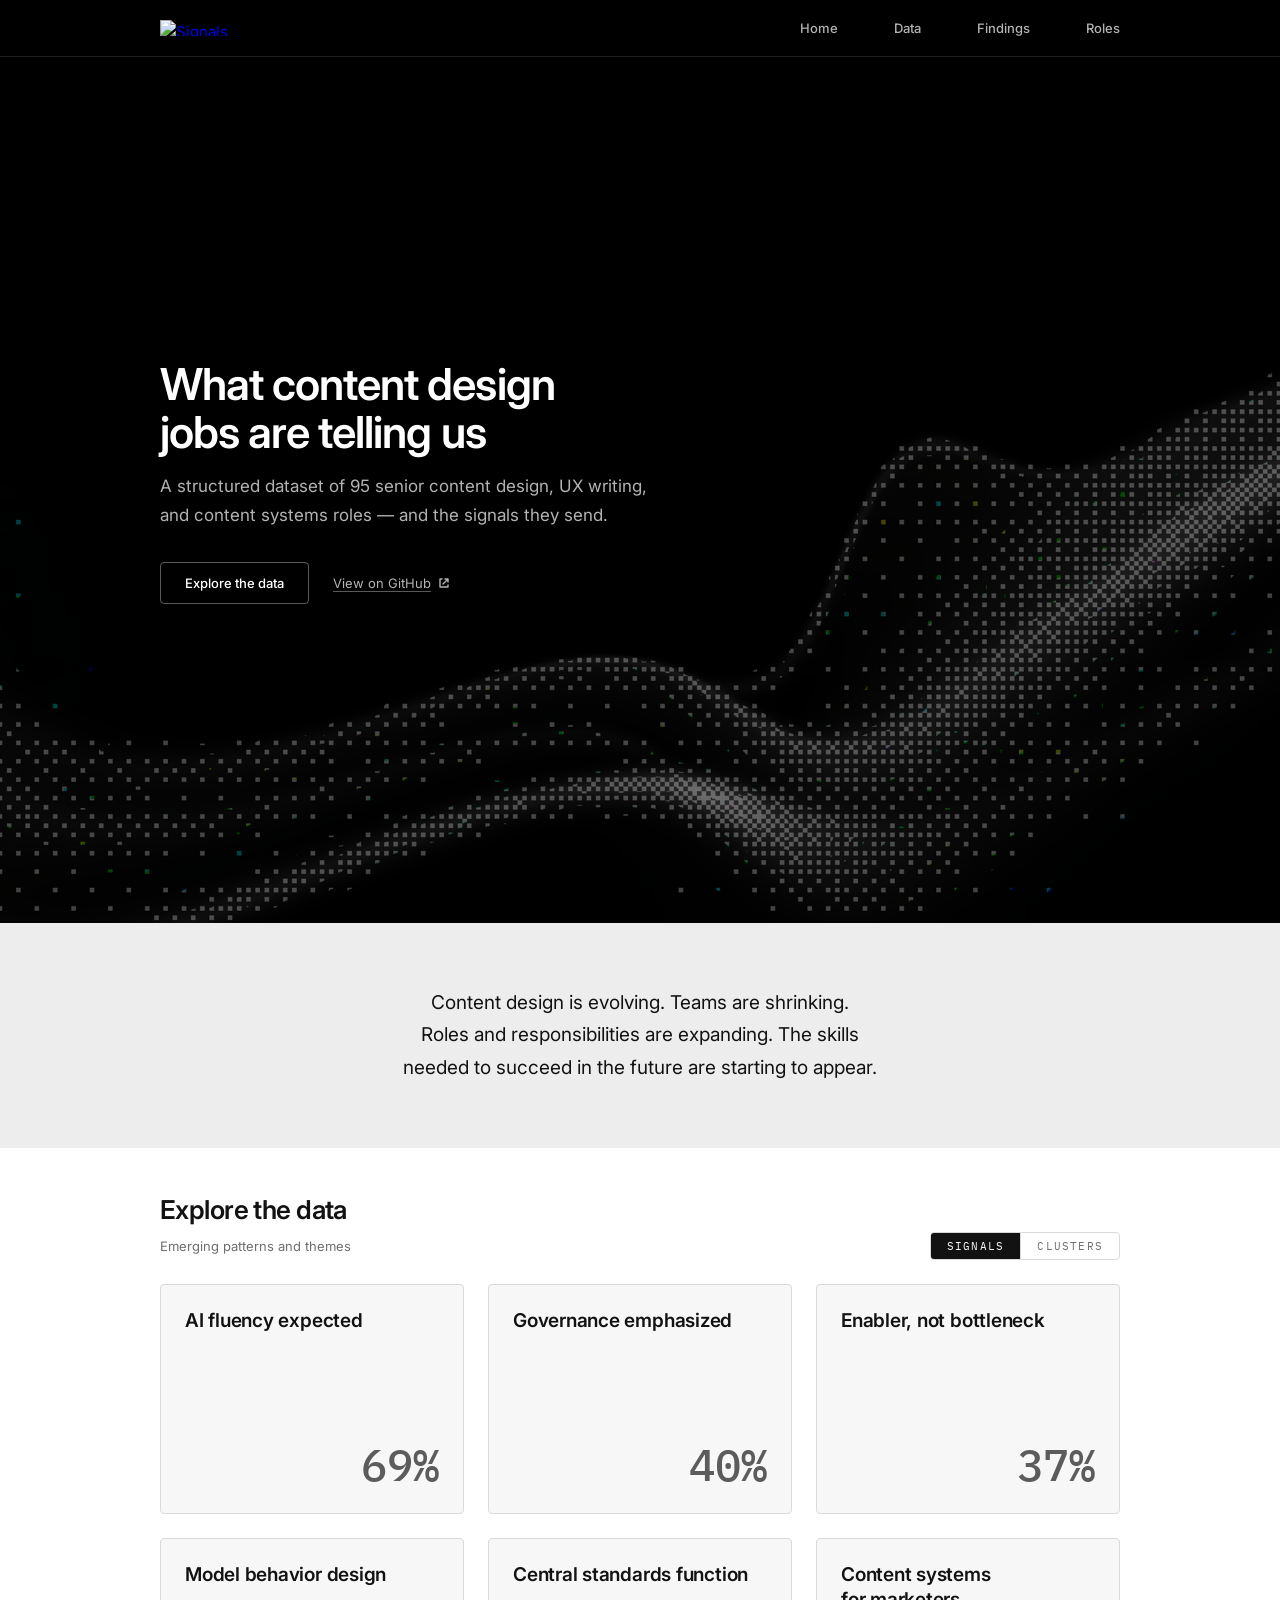
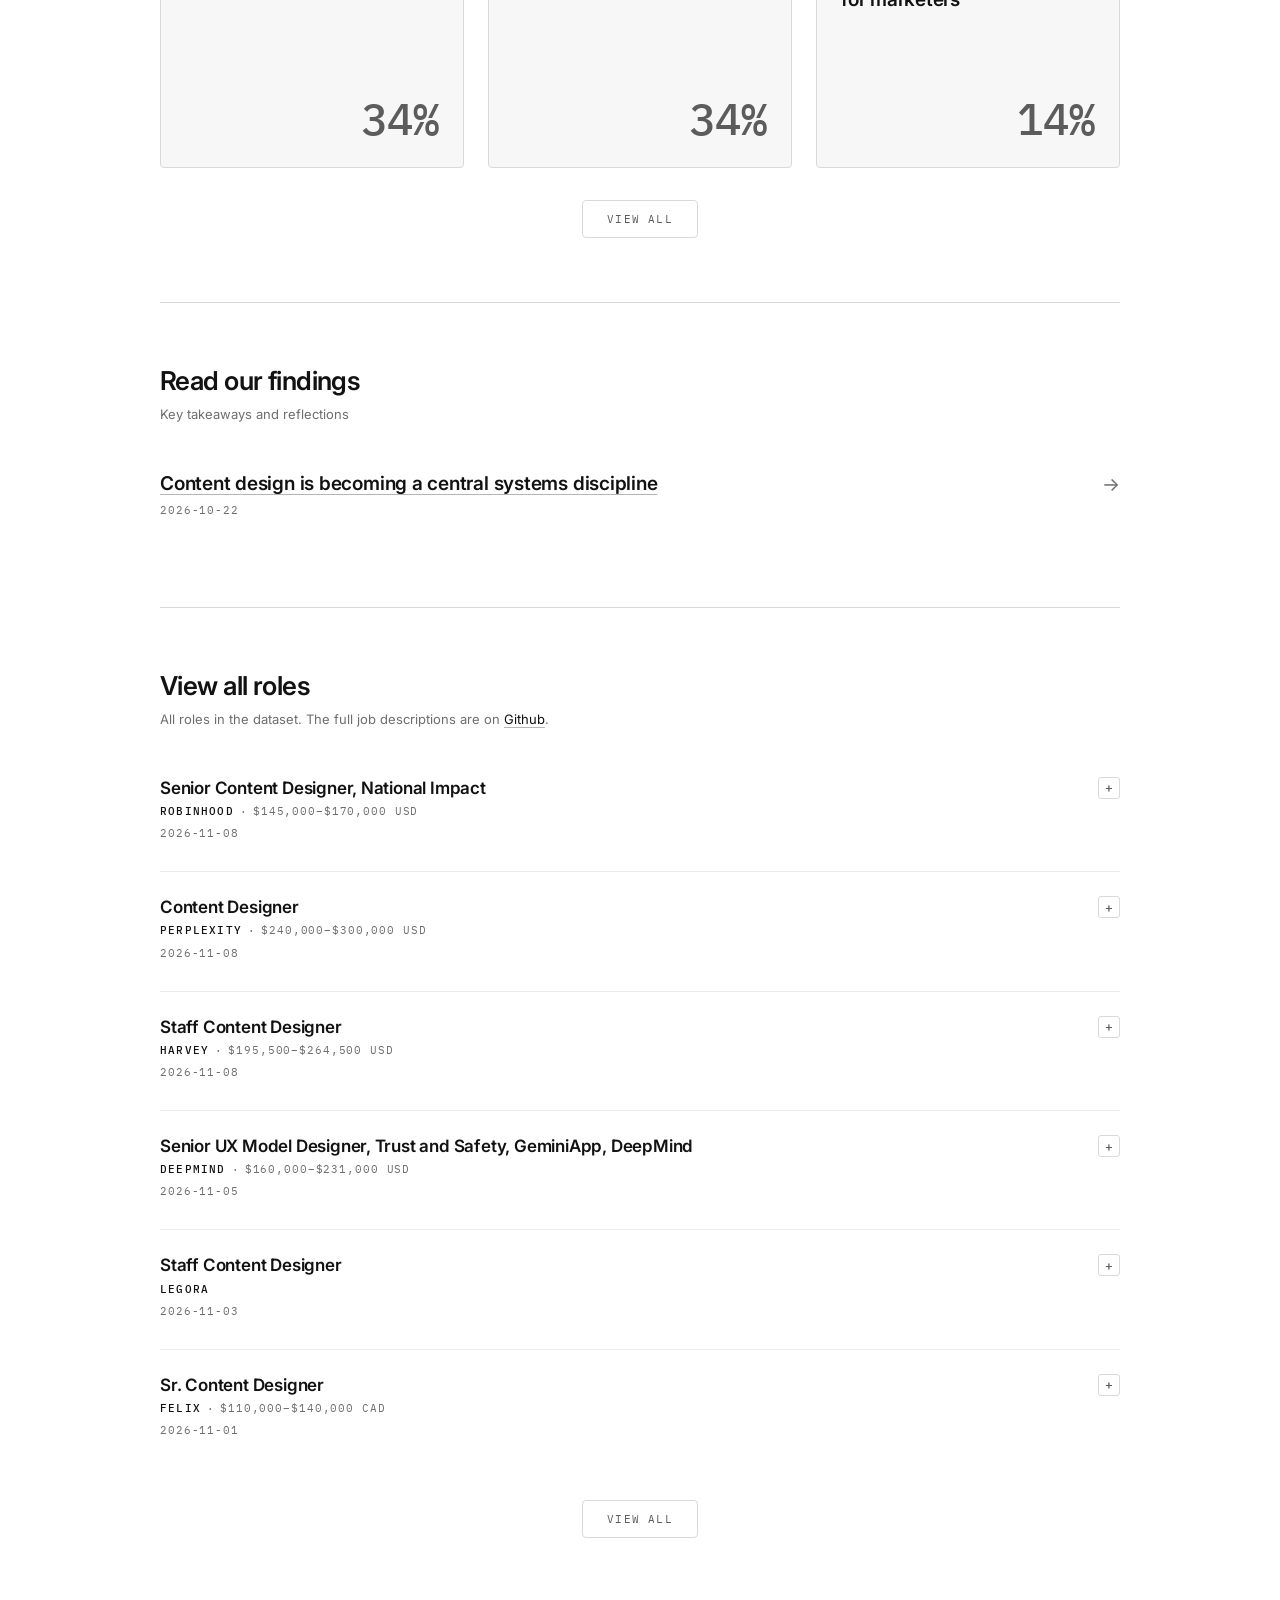
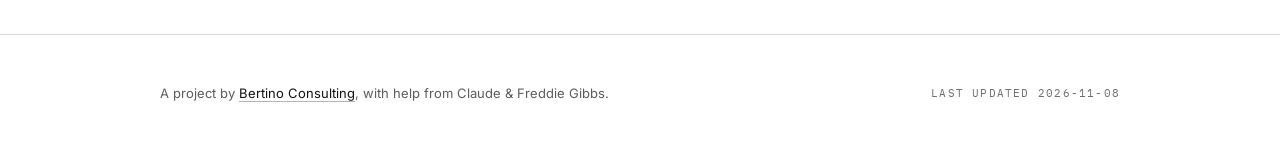
==== commit b7ea5a2b: "Add Harvey Staff Content Designer entry Second Legal-domain entry after Legora, same AI-native legal" ====
--- a/docs/index.html
+++ b/docs/index.html
@@ -154,7 +154,7 @@
     <div class="container hero-container">
       <div class="hero-main">
         <h1>What content design jobs are telling us</h1>
-        <p>A structured dataset of <span id="hero-role-count">94</span> senior content design, UX writing, and content systems roles — and the signals they send.</p>
+        <p>A structured dataset of <span id="hero-role-count">95</span> senior content design, UX writing, and content systems roles — and the signals they send.</p>
         <div class="hero-actions">
           <a class="hero-data-cta" href="#explore">
             Explore the data
@@ -195,11 +195,11 @@
         <div class="explore-panel active" id="signals" role="tabpanel" tabindex="-1" aria-labelledby="tab-signals">
           <!-- signals:start — generated by scripts/build-home.py from docs/data/jobs.json; edit the data, not this -->
           <div class="signal-list" id="signal-list">
-            <div class="flip-card signal-card" data-key="human-in-the-loop" role="button" tabindex="0" aria-label="Expand Human in the loop, 10% of roles, newly added">
+            <div class="flip-card signal-card" data-key="human-in-the-loop" role="button" tabindex="0" aria-label="Expand Human in the loop, 9% of roles, newly added">
               <div class="flip-card-front has-new-chip">
                 <div class="signal-label">Human in the loop</div>
                 <span class="new-chip">New</span>
-                <div class="flip-card-stat">10%</div>
+                <div class="flip-card-stat">9%</div>
               </div>
               <div class="flip-card-back">
                 <button type="button" class="flip-card-close" aria-label="Close">
@@ -211,7 +211,7 @@
                   <span class="new-chip new-chip--back">New</span>
                   <h3 class="flip-card-back-title">Human in the loop</h3>
                   <div class="flip-card-roles">
-                    <p class="flip-card-roles-label">Appears in 9 of 94 roles</p>
+                    <p class="flip-card-roles-label">Appears in 9 of 95 roles</p>
                   </div>
                   <p class="flip-card-back-desc">Roles that specify where a person reviews AI output, whether in a content pipeline, an eval, or an authoring workflow. Designing that checkpoint is part of the job, alongside the standards and evals around it.</p>
                 </div>
@@ -231,16 +231,16 @@
                 <div class="flip-card-back-content">
                   <h3 class="flip-card-back-title">AI fluency expected</h3>
                   <div class="flip-card-roles">
-                    <p class="flip-card-roles-label">Appears in 65 of 94 roles</p>
+                    <p class="flip-card-roles-label">Appears in 66 of 95 roles</p>
                   </div>
                   <p class="flip-card-back-desc">AI fluency is listed as a baseline in most roles we're tracking. If you're not actively working with AI tools, this is the most urgent gap the data shows.</p>
                 </div>
               </div>
             </div>
-            <div class="flip-card signal-card" data-key="governance-as-value-prop" role="button" tabindex="0" aria-label="Expand Governance emphasized, 39% of roles">
+            <div class="flip-card signal-card" data-key="governance-as-value-prop" role="button" tabindex="0" aria-label="Expand Governance emphasized, 40% of roles">
               <div class="flip-card-front">
                 <div class="signal-label">Governance emphasized</div>
-                <div class="flip-card-stat">39%</div>
+                <div class="flip-card-stat">40%</div>
               </div>
               <div class="flip-card-back">
                 <button type="button" class="flip-card-close" aria-label="Close">
@@ -251,16 +251,16 @@
                 <div class="flip-card-back-content">
                   <h3 class="flip-card-back-title">Governance emphasized</h3>
                   <div class="flip-card-roles">
-                    <p class="flip-card-roles-label">Appears in 37 of 94 roles</p>
+                    <p class="flip-card-roles-label">Appears in 38 of 95 roles</p>
                   </div>
                   <p class="flip-card-back-desc">Governance is the primary deliverable in these roles, not a background process. Companies are hiring for the ability to set standards and make them stick across teams.</p>
                 </div>
               </div>
             </div>
-            <div class="flip-card signal-card" data-key="enabler-not-bottleneck" role="button" tabindex="0" aria-label="Expand Enabler, not bottleneck, 36% of roles">
+            <div class="flip-card signal-card" data-key="enabler-not-bottleneck" role="button" tabindex="0" aria-label="Expand Enabler, not bottleneck, 37% of roles">
               <div class="flip-card-front">
                 <div class="signal-label">Enabler, not bottleneck</div>
-                <div class="flip-card-stat">36%</div>
+                <div class="flip-card-stat">37%</div>
               </div>
               <div class="flip-card-back">
                 <button type="button" class="flip-card-close" aria-label="Close">
@@ -271,7 +271,7 @@
                 <div class="flip-card-back-content">
                   <h3 class="flip-card-back-title">Enabler, not bottleneck</h3>
                   <div class="flip-card-roles">
-                    <p class="flip-card-roles-label">Appears in 34 of 94 roles</p>
+                    <p class="flip-card-roles-label">Appears in 35 of 95 roles</p>
                   </div>
                   <p class="flip-card-back-desc">These roles are hiring someone to build systems that let others write well, not someone to write everything themselves. A consistent signal that the solo-writer model is losing ground.</p>
                 </div>
@@ -291,16 +291,16 @@
                 <div class="flip-card-back-content">
                   <h3 class="flip-card-back-title">Model behavior design</h3>
                   <div class="flip-card-roles">
-                    <p class="flip-card-roles-label">Appears in 32 of 94 roles</p>
+                    <p class="flip-card-roles-label">Appears in 32 of 95 roles</p>
                   </div>
                   <p class="flip-card-back-desc">A growing number of roles are asking content designers to shape how AI models actually respond, not just write around them. An emerging space where content design and machine learning overlap directly.</p>
                 </div>
               </div>
             </div>
-            <div class="flip-card signal-card" data-key="central-standards-function" role="button" tabindex="0" aria-label="Expand Central standards function, 33% of roles">
+            <div class="flip-card signal-card" data-key="central-standards-function" role="button" tabindex="0" aria-label="Expand Central standards function, 34% of roles">
               <div class="flip-card-front">
                 <div class="signal-label">Central standards function</div>
-                <div class="flip-card-stat">33%</div>
+                <div class="flip-card-stat">34%</div>
               </div>
               <div class="flip-card-back">
                 <button type="button" class="flip-card-close" aria-label="Close">
@@ -311,7 +311,7 @@
                 <div class="flip-card-back-content">
                   <h3 class="flip-card-back-title">Central standards function</h3>
                   <div class="flip-card-roles">
-                    <p class="flip-card-roles-label">Appears in 31 of 94 roles</p>
+                    <p class="flip-card-roles-label">Appears in 32 of 95 roles</p>
                   </div>
                   <p class="flip-card-back-desc">Content standards owned by one central or horizontal function, with distributed teams consuming them inside set guardrails. Roles describe sitting above channels, acting as a single accountable owner, or publishing playbooks other teams adapt. It's a structural answer to where content work sits, distinct from embedding writers directly in product teams.</p>
                 </div>
@@ -327,10 +327,10 @@
         <div class="explore-panel" id="clusters" role="tabpanel" tabindex="-1" aria-labelledby="tab-clusters">
           <!-- clusters:start — generated by scripts/build-home.py from docs/data/jobs.json; edit the data, not this -->
           <div class="cluster-grid" id="cluster-grid">
-            <div class="flip-card cluster-card" data-key="content-systems-design" role="button" tabindex="0" aria-label="Expand Content systems design, 91% of roles">
+            <div class="flip-card cluster-card" data-key="content-systems-design" role="button" tabindex="0" aria-label="Expand Content systems design, 92% of roles">
               <div class="flip-card-front">
                 <h3>Content systems design</h3>
-                <div class="flip-card-stat">91%</div>
+                <div class="flip-card-stat">92%</div>
               </div>
               <div class="flip-card-back">
                 <button type="button" class="flip-card-close" aria-label="Close">
@@ -341,7 +341,7 @@
                 <div class="flip-card-back-content">
                   <h3 class="flip-card-back-title">Content systems design</h3>
                   <div class="flip-card-roles">
-                    <p class="flip-card-roles-label">Appears in 86 of 94 roles</p>
+                    <p class="flip-card-roles-label">Appears in 87 of 95 roles</p>
                   </div>
                   <p class="flip-card-back-desc">The most common cluster in the dataset. Companies want someone who designs content as a system: frameworks, patterns, reusable templates that scale past a single screen.</p>
                 </div>
@@ -361,16 +361,16 @@
                 <div class="flip-card-back-content">
                   <h3 class="flip-card-back-title">Enablement &amp; team upskilling</h3>
                   <div class="flip-card-roles">
-                    <p class="flip-card-roles-label">Appears in 75 of 94 roles</p>
+                    <p class="flip-card-roles-label">Appears in 76 of 95 roles</p>
                   </div>
                   <p class="flip-card-back-desc">Content design teams are shrinking, and it's increasingly common to be a one-person centralized resource. The roles we're tracking are hiring for the ability to build playbooks, guidelines, and tools that scale content quality across teams, not to write everything yourself.</p>
                 </div>
               </div>
             </div>
-            <div class="flip-card cluster-card" data-key="ai-tooling" role="button" tabindex="0" aria-label="Expand AI tooling &amp; automation, 72% of roles">
+            <div class="flip-card cluster-card" data-key="ai-tooling" role="button" tabindex="0" aria-label="Expand AI tooling &amp; automation, 73% of roles">
               <div class="flip-card-front">
                 <h3>AI tooling &amp; automation</h3>
-                <div class="flip-card-stat">72%</div>
+                <div class="flip-card-stat">73%</div>
               </div>
               <div class="flip-card-back">
                 <button type="button" class="flip-card-close" aria-label="Close">
@@ -381,16 +381,16 @@
                 <div class="flip-card-back-content">
                   <h3 class="flip-card-back-title">AI tooling &amp; automation</h3>
                   <div class="flip-card-roles">
-                    <p class="flip-card-roles-label">Appears in 68 of 94 roles</p>
+                    <p class="flip-card-roles-label">Appears in 69 of 95 roles</p>
                   </div>
                   <p class="flip-card-back-desc">Building and operationalizing AI-powered workflows is now a stated expectation in most roles we're tracking. This goes beyond using AI tools. Companies want someone who can evaluate, configure, and own the workflow end to end.</p>
                 </div>
               </div>
             </div>
-            <div class="flip-card cluster-card" data-key="ai-content-governance" role="button" tabindex="0" aria-label="Expand AI-generated content governance, 47% of roles">
+            <div class="flip-card cluster-card" data-key="ai-content-governance" role="button" tabindex="0" aria-label="Expand AI-generated content governance, 46% of roles">
               <div class="flip-card-front">
                 <h3>AI-generated content governance</h3>
-                <div class="flip-card-stat">47%</div>
+                <div class="flip-card-stat">46%</div>
               </div>
               <div class="flip-card-back">
                 <button type="button" class="flip-card-close" aria-label="Close">
@@ -401,16 +401,16 @@
                 <div class="flip-card-back-content">
                   <h3 class="flip-card-back-title">AI-generated content governance</h3>
                   <div class="flip-card-roles">
-                    <p class="flip-card-roles-label">Appears in 44 of 94 roles</p>
+                    <p class="flip-card-roles-label">Appears in 44 of 95 roles</p>
                   </div>
                   <p class="flip-card-back-desc">As AI-generated content scales, someone has to own the quality standards. Rubrics, prompt guidelines, tone constraints, guardrails. This responsibility is growing fast in the dataset.</p>
                 </div>
               </div>
             </div>
-            <div class="flip-card cluster-card" data-key="terminology-governance" role="button" tabindex="0" aria-label="Expand Terminology &amp; language governance, 37% of roles">
+            <div class="flip-card cluster-card" data-key="terminology-governance" role="button" tabindex="0" aria-label="Expand Terminology &amp; language governance, 38% of roles">
               <div class="flip-card-front">
                 <h3>Terminology &amp; language governance</h3>
-                <div class="flip-card-stat">37%</div>
+                <div class="flip-card-stat">38%</div>
               </div>
               <div class="flip-card-back">
                 <button type="button" class="flip-card-close" aria-label="Close">
@@ -421,7 +421,7 @@
                 <div class="flip-card-back-content">
                   <h3 class="flip-card-back-title">Terminology &amp; language governance</h3>
                   <div class="flip-card-roles">
-                    <p class="flip-card-roles-label">Appears in 35 of 94 roles</p>
+                    <p class="flip-card-roles-label">Appears in 36 of 95 roles</p>
                   </div>
                   <p class="flip-card-back-desc">Companies are asking content designers to own the language layer, building glossaries, controlled vocabularies, and a single source of truth for product language. The pattern holds across industries, not one sector.</p>
                 </div>
@@ -441,7 +441,7 @@
                 <div class="flip-card-back-content">
                   <h3 class="flip-card-back-title">Taxonomy &amp; information architecture</h3>
                   <div class="flip-card-roles">
-                    <p class="flip-card-roles-label">Appears in 32 of 94 roles</p>
+                    <p class="flip-card-roles-label">Appears in 32 of 95 roles</p>
                   </div>
                   <p class="flip-card-back-desc">Classification and information architecture are showing up in content design roles that didn't ask for them a few years ago. Content designers who can build and maintain structured content models are increasingly valuable, especially where AI needs clean inputs.</p>
                 </div>
@@ -515,6 +515,15 @@
           </div>
           <div class="title-entry is-expandable">
             <div class="title-header">
+              <div class="title-name">Staff Content Designer</div>
+              <button class="title-expand" aria-expanded="false" aria-label="Show details">+</button>
+            </div>
+            <div class="title-attrib"><span class="title-company">Harvey</span><span class="title-sep">·</span><span class="title-comp">$195,500–$264,500 USD</span></div>
+            <div class="title-date">2026-11-08</div>
+            <div class="title-detail"><div class="title-detail-inner"><blockquote>As Harvey's first Content Designer, you'll shape how people understand, interact with, and trust our product. You'll lead content design across interfaces and AI responses, defining everything from terminology and interaction patterns to how Harvey expresses itself.</blockquote><ul class="title-signals"><li class="signal-chip">AI fluency expected</li><li class="signal-chip">Enabler, not bottleneck</li><li class="signal-chip">Central standards function</li><li class="signal-chip">Governance emphasized</li></ul></div></div>
+          </div>
+          <div class="title-entry is-expandable">
+            <div class="title-header">
               <div class="title-name">Senior UX Model Designer, Trust and Safety, GeminiApp, DeepMind</div>
               <button class="title-expand" aria-expanded="false" aria-label="Show details">+</button>
             </div>
@@ -539,15 +548,6 @@
             <div class="title-attrib"><span class="title-company">Felix</span><span class="title-sep">·</span><span class="title-comp">$110,000–$140,000 CAD</span></div>
             <div class="title-date">2026-11-01</div>
             <div class="title-detail"><div class="title-detail-inner"><blockquote>Develop practical guidelines, tools, and processes – including AI-powered approaches – that help teams produce high-quality, on-brand content independently and at scale.</blockquote><ul class="title-signals"><li class="signal-chip">AI fluency expected</li><li class="signal-chip">Enabler, not bottleneck</li><li class="signal-chip">Central standards function</li></ul></div></div>
-          </div>
-          <div class="title-entry is-expandable">
-            <div class="title-header">
-              <div class="title-name">Senior Content Designer</div>
-              <button class="title-expand" aria-expanded="false" aria-label="Show details">+</button>
-            </div>
-            <div class="title-attrib"><span class="title-company">American Express</span><span class="title-sep">·</span><span class="title-comp">$123,000–$215,250 USD</span></div>
-            <div class="title-date">2026-10-29</div>
-            <div class="title-detail"><div class="title-detail-inner"><blockquote>Develop scalable content models, information architectures, taxonomies, terminology, and reusable patterns that support connected, context-aware AI experiences.</blockquote><ul class="title-signals"><li class="signal-chip">Model behavior design</li><li class="signal-chip">AI fluency expected</li></ul></div></div>
           </div>
         </div>
         <div id="titles-show-more" style="display:block;">
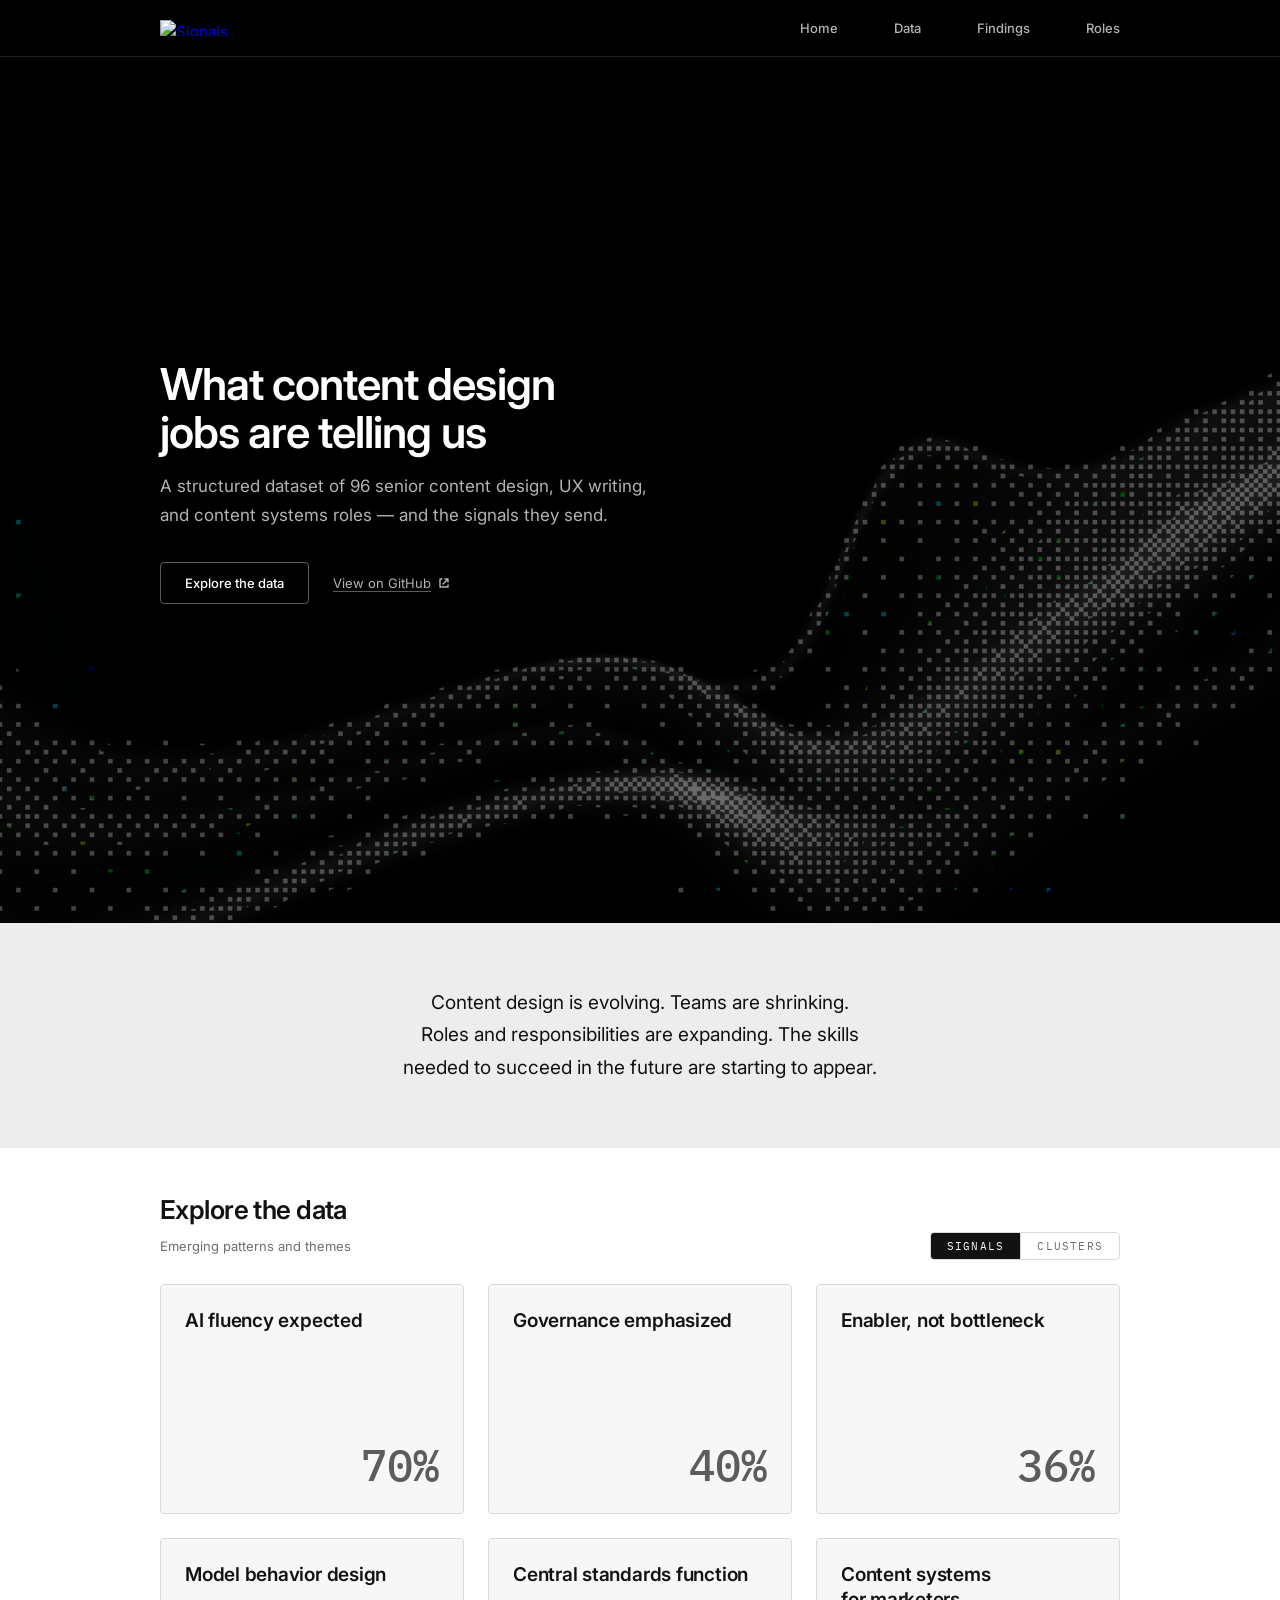
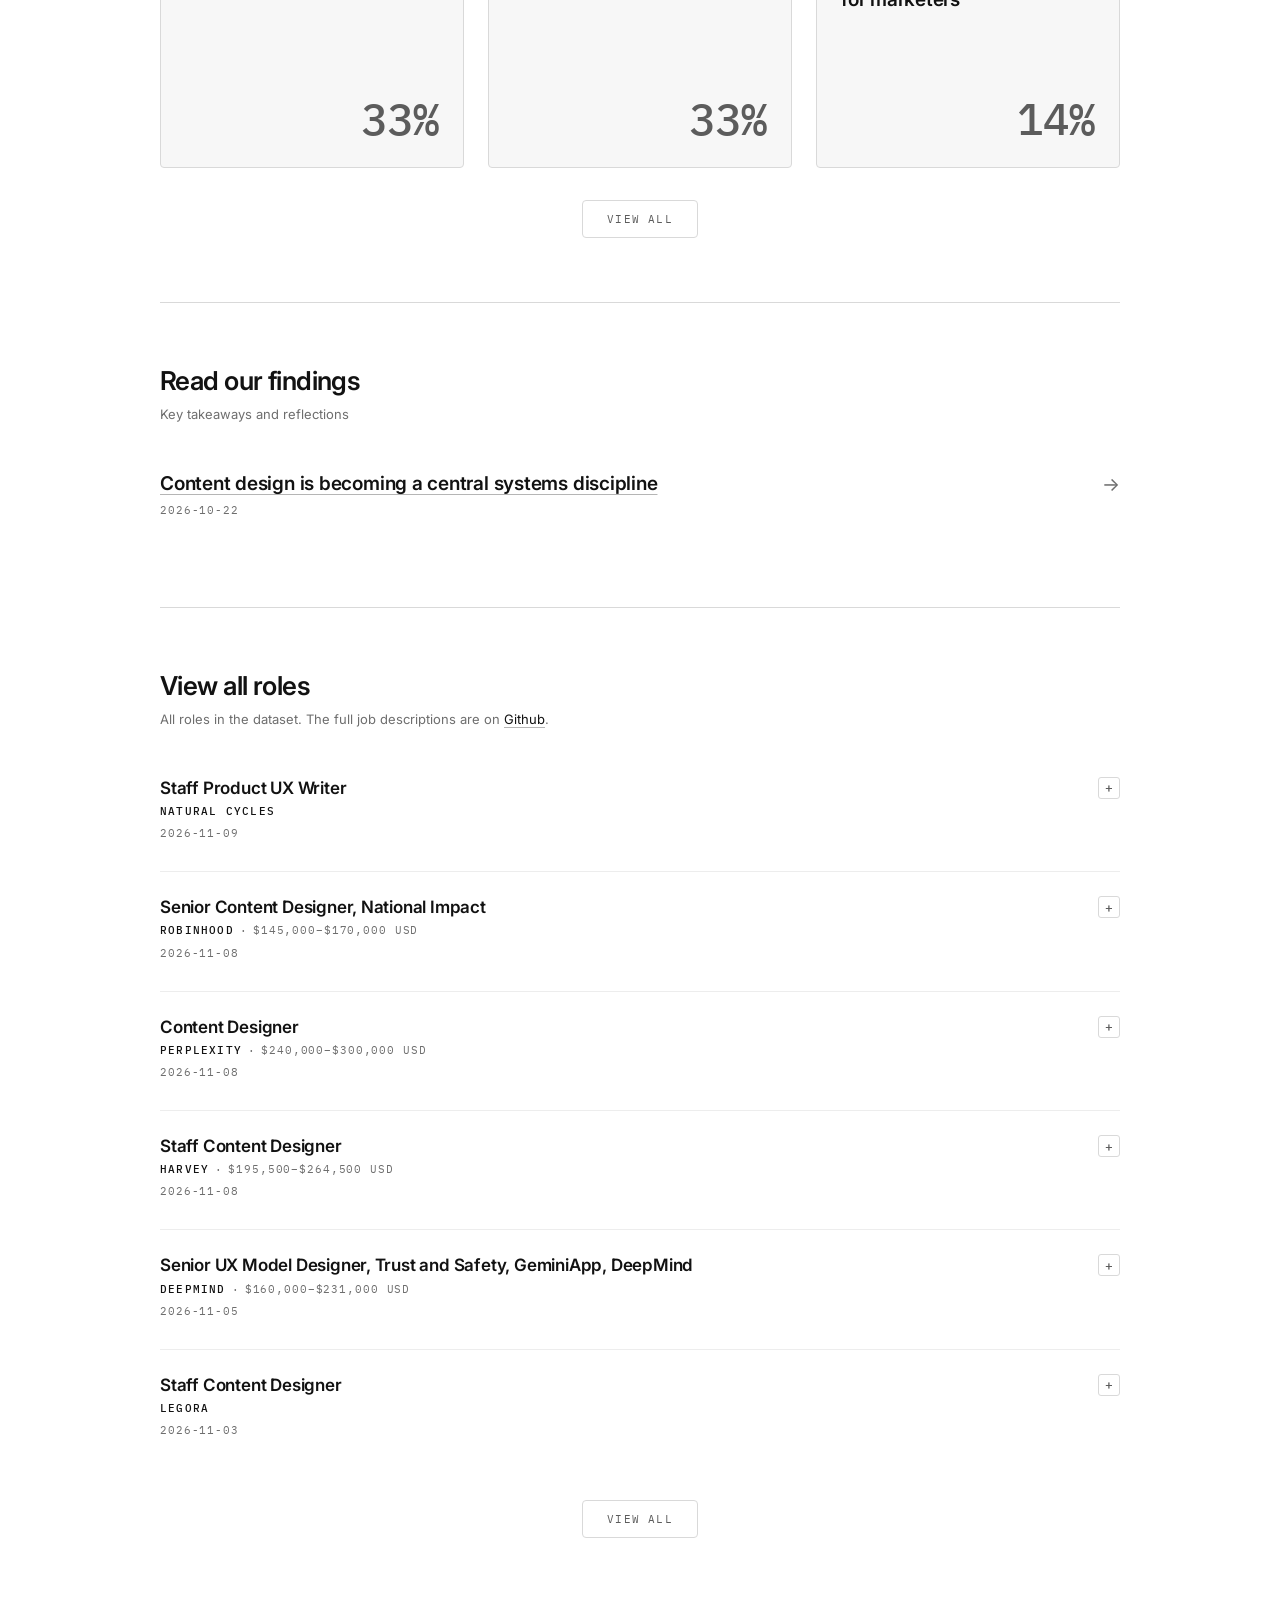
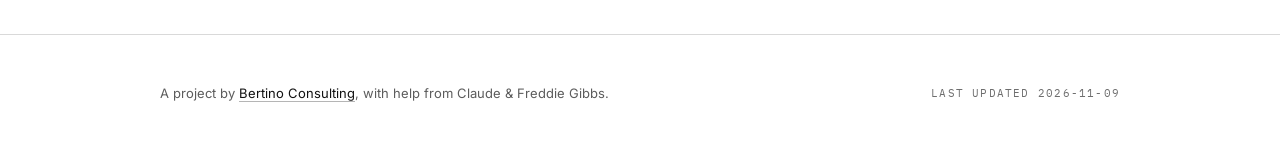
==== commit 47a30cd6: "Add Natural Cycles Staff Product UX Writer entry Title stored as "Staff Product UX Writer" per expli" ====
--- a/docs/index.html
+++ b/docs/index.html
@@ -80,7 +80,7 @@
           "contentUrl": "https://signals.bertino.co/data/jobs.json"
         }
       ],
-      "dateModified": "2026-11-08",
+      "dateModified": "2026-11-09",
       "about": [
         { "@type": "Thing", "name": "Content design hiring trends" },
         { "@type": "Thing", "name": "UX writing skills and responsibilities" },
@@ -154,7 +154,7 @@
     <div class="container hero-container">
       <div class="hero-main">
         <h1>What content design jobs are telling us</h1>
-        <p>A structured dataset of <span id="hero-role-count">95</span> senior content design, UX writing, and content systems roles — and the signals they send.</p>
+        <p>A structured dataset of <span id="hero-role-count">96</span> senior content design, UX writing, and content systems roles — and the signals they send.</p>
         <div class="hero-actions">
           <a class="hero-data-cta" href="#explore">
             Explore the data
@@ -211,16 +211,16 @@
                   <span class="new-chip new-chip--back">New</span>
                   <h3 class="flip-card-back-title">Human in the loop</h3>
                   <div class="flip-card-roles">
-                    <p class="flip-card-roles-label">Appears in 9 of 95 roles</p>
+                    <p class="flip-card-roles-label">Appears in 9 of 96 roles</p>
                   </div>
                   <p class="flip-card-back-desc">Roles that specify where a person reviews AI output, whether in a content pipeline, an eval, or an authoring workflow. Designing that checkpoint is part of the job, alongside the standards and evals around it.</p>
                 </div>
               </div>
             </div>
-            <div class="flip-card signal-card" data-key="ai-native-expectation" role="button" tabindex="0" aria-label="Expand AI fluency expected, 69% of roles">
+            <div class="flip-card signal-card" data-key="ai-native-expectation" role="button" tabindex="0" aria-label="Expand AI fluency expected, 70% of roles">
               <div class="flip-card-front">
                 <div class="signal-label">AI fluency expected</div>
-                <div class="flip-card-stat">69%</div>
+                <div class="flip-card-stat">70%</div>
               </div>
               <div class="flip-card-back">
                 <button type="button" class="flip-card-close" aria-label="Close">
@@ -231,7 +231,7 @@
                 <div class="flip-card-back-content">
                   <h3 class="flip-card-back-title">AI fluency expected</h3>
                   <div class="flip-card-roles">
-                    <p class="flip-card-roles-label">Appears in 66 of 95 roles</p>
+                    <p class="flip-card-roles-label">Appears in 67 of 96 roles</p>
                   </div>
                   <p class="flip-card-back-desc">AI fluency is listed as a baseline in most roles we're tracking. If you're not actively working with AI tools, this is the most urgent gap the data shows.</p>
                 </div>
@@ -251,16 +251,16 @@
                 <div class="flip-card-back-content">
                   <h3 class="flip-card-back-title">Governance emphasized</h3>
                   <div class="flip-card-roles">
-                    <p class="flip-card-roles-label">Appears in 38 of 95 roles</p>
+                    <p class="flip-card-roles-label">Appears in 38 of 96 roles</p>
                   </div>
                   <p class="flip-card-back-desc">Governance is the primary deliverable in these roles, not a background process. Companies are hiring for the ability to set standards and make them stick across teams.</p>
                 </div>
               </div>
             </div>
-            <div class="flip-card signal-card" data-key="enabler-not-bottleneck" role="button" tabindex="0" aria-label="Expand Enabler, not bottleneck, 37% of roles">
+            <div class="flip-card signal-card" data-key="enabler-not-bottleneck" role="button" tabindex="0" aria-label="Expand Enabler, not bottleneck, 36% of roles">
               <div class="flip-card-front">
                 <div class="signal-label">Enabler, not bottleneck</div>
-                <div class="flip-card-stat">37%</div>
+                <div class="flip-card-stat">36%</div>
               </div>
               <div class="flip-card-back">
                 <button type="button" class="flip-card-close" aria-label="Close">
@@ -271,16 +271,16 @@
                 <div class="flip-card-back-content">
                   <h3 class="flip-card-back-title">Enabler, not bottleneck</h3>
                   <div class="flip-card-roles">
-                    <p class="flip-card-roles-label">Appears in 35 of 95 roles</p>
+                    <p class="flip-card-roles-label">Appears in 35 of 96 roles</p>
                   </div>
                   <p class="flip-card-back-desc">These roles are hiring someone to build systems that let others write well, not someone to write everything themselves. A consistent signal that the solo-writer model is losing ground.</p>
                 </div>
               </div>
             </div>
-            <div class="flip-card signal-card" data-key="model-behavior-design" role="button" tabindex="0" aria-label="Expand Model behavior design, 34% of roles">
+            <div class="flip-card signal-card" data-key="model-behavior-design" role="button" tabindex="0" aria-label="Expand Model behavior design, 33% of roles">
               <div class="flip-card-front">
                 <div class="signal-label">Model behavior design</div>
-                <div class="flip-card-stat">34%</div>
+                <div class="flip-card-stat">33%</div>
               </div>
               <div class="flip-card-back">
                 <button type="button" class="flip-card-close" aria-label="Close">
@@ -291,16 +291,16 @@
                 <div class="flip-card-back-content">
                   <h3 class="flip-card-back-title">Model behavior design</h3>
                   <div class="flip-card-roles">
-                    <p class="flip-card-roles-label">Appears in 32 of 95 roles</p>
+                    <p class="flip-card-roles-label">Appears in 32 of 96 roles</p>
                   </div>
                   <p class="flip-card-back-desc">A growing number of roles are asking content designers to shape how AI models actually respond, not just write around them. An emerging space where content design and machine learning overlap directly.</p>
                 </div>
               </div>
             </div>
-            <div class="flip-card signal-card" data-key="central-standards-function" role="button" tabindex="0" aria-label="Expand Central standards function, 34% of roles">
+            <div class="flip-card signal-card" data-key="central-standards-function" role="button" tabindex="0" aria-label="Expand Central standards function, 33% of roles">
               <div class="flip-card-front">
                 <div class="signal-label">Central standards function</div>
-                <div class="flip-card-stat">34%</div>
+                <div class="flip-card-stat">33%</div>
               </div>
               <div class="flip-card-back">
                 <button type="button" class="flip-card-close" aria-label="Close">
@@ -311,7 +311,7 @@
                 <div class="flip-card-back-content">
                   <h3 class="flip-card-back-title">Central standards function</h3>
                   <div class="flip-card-roles">
-                    <p class="flip-card-roles-label">Appears in 32 of 95 roles</p>
+                    <p class="flip-card-roles-label">Appears in 32 of 96 roles</p>
                   </div>
                   <p class="flip-card-back-desc">Content standards owned by one central or horizontal function, with distributed teams consuming them inside set guardrails. Roles describe sitting above channels, acting as a single accountable owner, or publishing playbooks other teams adapt. It's a structural answer to where content work sits, distinct from embedding writers directly in product teams.</p>
                 </div>
@@ -327,10 +327,10 @@
         <div class="explore-panel" id="clusters" role="tabpanel" tabindex="-1" aria-labelledby="tab-clusters">
           <!-- clusters:start — generated by scripts/build-home.py from docs/data/jobs.json; edit the data, not this -->
           <div class="cluster-grid" id="cluster-grid">
-            <div class="flip-card cluster-card" data-key="content-systems-design" role="button" tabindex="0" aria-label="Expand Content systems design, 92% of roles">
+            <div class="flip-card cluster-card" data-key="content-systems-design" role="button" tabindex="0" aria-label="Expand Content systems design, 91% of roles">
               <div class="flip-card-front">
                 <h3>Content systems design</h3>
-                <div class="flip-card-stat">92%</div>
+                <div class="flip-card-stat">91%</div>
               </div>
               <div class="flip-card-back">
                 <button type="button" class="flip-card-close" aria-label="Close">
@@ -341,16 +341,16 @@
                 <div class="flip-card-back-content">
                   <h3 class="flip-card-back-title">Content systems design</h3>
                   <div class="flip-card-roles">
-                    <p class="flip-card-roles-label">Appears in 87 of 95 roles</p>
+                    <p class="flip-card-roles-label">Appears in 87 of 96 roles</p>
                   </div>
                   <p class="flip-card-back-desc">The most common cluster in the dataset. Companies want someone who designs content as a system: frameworks, patterns, reusable templates that scale past a single screen.</p>
                 </div>
               </div>
             </div>
-            <div class="flip-card cluster-card" data-key="enablement" role="button" tabindex="0" aria-label="Expand Enablement &amp; team upskilling, 80% of roles">
+            <div class="flip-card cluster-card" data-key="enablement" role="button" tabindex="0" aria-label="Expand Enablement &amp; team upskilling, 79% of roles">
               <div class="flip-card-front">
                 <h3>Enablement &amp; team upskilling</h3>
-                <div class="flip-card-stat">80%</div>
+                <div class="flip-card-stat">79%</div>
               </div>
               <div class="flip-card-back">
                 <button type="button" class="flip-card-close" aria-label="Close">
@@ -361,16 +361,16 @@
                 <div class="flip-card-back-content">
                   <h3 class="flip-card-back-title">Enablement &amp; team upskilling</h3>
                   <div class="flip-card-roles">
-                    <p class="flip-card-roles-label">Appears in 76 of 95 roles</p>
+                    <p class="flip-card-roles-label">Appears in 76 of 96 roles</p>
                   </div>
                   <p class="flip-card-back-desc">Content design teams are shrinking, and it's increasingly common to be a one-person centralized resource. The roles we're tracking are hiring for the ability to build playbooks, guidelines, and tools that scale content quality across teams, not to write everything yourself.</p>
                 </div>
               </div>
             </div>
-            <div class="flip-card cluster-card" data-key="ai-tooling" role="button" tabindex="0" aria-label="Expand AI tooling &amp; automation, 73% of roles">
+            <div class="flip-card cluster-card" data-key="ai-tooling" role="button" tabindex="0" aria-label="Expand AI tooling &amp; automation, 72% of roles">
               <div class="flip-card-front">
                 <h3>AI tooling &amp; automation</h3>
-                <div class="flip-card-stat">73%</div>
+                <div class="flip-card-stat">72%</div>
               </div>
               <div class="flip-card-back">
                 <button type="button" class="flip-card-close" aria-label="Close">
@@ -381,7 +381,7 @@
                 <div class="flip-card-back-content">
                   <h3 class="flip-card-back-title">AI tooling &amp; automation</h3>
                   <div class="flip-card-roles">
-                    <p class="flip-card-roles-label">Appears in 69 of 95 roles</p>
+                    <p class="flip-card-roles-label">Appears in 69 of 96 roles</p>
                   </div>
                   <p class="flip-card-back-desc">Building and operationalizing AI-powered workflows is now a stated expectation in most roles we're tracking. This goes beyond using AI tools. Companies want someone who can evaluate, configure, and own the workflow end to end.</p>
                 </div>
@@ -401,16 +401,16 @@
                 <div class="flip-card-back-content">
                   <h3 class="flip-card-back-title">AI-generated content governance</h3>
                   <div class="flip-card-roles">
-                    <p class="flip-card-roles-label">Appears in 44 of 95 roles</p>
+                    <p class="flip-card-roles-label">Appears in 44 of 96 roles</p>
                   </div>
                   <p class="flip-card-back-desc">As AI-generated content scales, someone has to own the quality standards. Rubrics, prompt guidelines, tone constraints, guardrails. This responsibility is growing fast in the dataset.</p>
                 </div>
               </div>
             </div>
-            <div class="flip-card cluster-card" data-key="terminology-governance" role="button" tabindex="0" aria-label="Expand Terminology &amp; language governance, 38% of roles">
+            <div class="flip-card cluster-card" data-key="terminology-governance" role="button" tabindex="0" aria-label="Expand Terminology &amp; language governance, 39% of roles">
               <div class="flip-card-front">
                 <h3>Terminology &amp; language governance</h3>
-                <div class="flip-card-stat">38%</div>
+                <div class="flip-card-stat">39%</div>
               </div>
               <div class="flip-card-back">
                 <button type="button" class="flip-card-close" aria-label="Close">
@@ -421,7 +421,7 @@
                 <div class="flip-card-back-content">
                   <h3 class="flip-card-back-title">Terminology &amp; language governance</h3>
                   <div class="flip-card-roles">
-                    <p class="flip-card-roles-label">Appears in 36 of 95 roles</p>
+                    <p class="flip-card-roles-label">Appears in 37 of 96 roles</p>
                   </div>
                   <p class="flip-card-back-desc">Companies are asking content designers to own the language layer, building glossaries, controlled vocabularies, and a single source of truth for product language. The pattern holds across industries, not one sector.</p>
                 </div>
@@ -441,7 +441,7 @@
                 <div class="flip-card-back-content">
                   <h3 class="flip-card-back-title">Taxonomy &amp; information architecture</h3>
                   <div class="flip-card-roles">
-                    <p class="flip-card-roles-label">Appears in 32 of 95 roles</p>
+                    <p class="flip-card-roles-label">Appears in 33 of 96 roles</p>
                   </div>
                   <p class="flip-card-back-desc">Classification and information architecture are showing up in content design roles that didn't ask for them a few years ago. Content designers who can build and maintain structured content models are increasingly valuable, especially where AI needs clean inputs.</p>
                 </div>
@@ -497,6 +497,15 @@
         <div class="title-list" id="title-list">
           <div class="title-entry is-expandable">
             <div class="title-header">
+              <div class="title-name">Staff Product UX Writer</div>
+              <button class="title-expand" aria-expanded="false" aria-label="Show details">+</button>
+            </div>
+            <div class="title-attrib"><span class="title-company">Natural Cycles</span></div>
+            <div class="title-date">2026-11-09</div>
+            <div class="title-detail"><div class="title-detail-inner"><blockquote>Contribute to and evolve our voice and tone, terminology, and UX writing guidelines to create a consistent experience across the product.</blockquote><ul class="title-signals"><li class="signal-chip">AI fluency expected</li></ul></div></div>
+          </div>
+          <div class="title-entry is-expandable">
+            <div class="title-header">
               <div class="title-name">Senior Content Designer, National Impact</div>
               <button class="title-expand" aria-expanded="false" aria-label="Show details">+</button>
             </div>
@@ -540,15 +549,6 @@
             <div class="title-date">2026-11-03</div>
             <div class="title-detail"><div class="title-detail-inner"><blockquote>As our first Content Designer, you will own the verbal layer of Legora. You will set the standards and encode them into our design system and the judgment tools our designers and agents draw on.</blockquote><ul class="title-signals"><li class="signal-chip">Model behavior design</li><li class="signal-chip">Evaluation infrastructure</li><li class="signal-chip">Central standards function</li><li class="signal-chip">Enabler, not bottleneck</li><li class="signal-chip">AI fluency expected</li><li class="signal-chip">Language as infrastructure</li><li class="signal-chip">Governance emphasized</li><li class="signal-chip">Human in the loop</li></ul></div></div>
           </div>
-          <div class="title-entry is-expandable">
-            <div class="title-header">
-              <div class="title-name">Sr. Content Designer</div>
-              <button class="title-expand" aria-expanded="false" aria-label="Show details">+</button>
-            </div>
-            <div class="title-attrib"><span class="title-company">Felix</span><span class="title-sep">·</span><span class="title-comp">$110,000–$140,000 CAD</span></div>
-            <div class="title-date">2026-11-01</div>
-            <div class="title-detail"><div class="title-detail-inner"><blockquote>Develop practical guidelines, tools, and processes – including AI-powered approaches – that help teams produce high-quality, on-brand content independently and at scale.</blockquote><ul class="title-signals"><li class="signal-chip">AI fluency expected</li><li class="signal-chip">Enabler, not bottleneck</li><li class="signal-chip">Central standards function</li></ul></div></div>
-          </div>
         </div>
         <div id="titles-show-more" style="display:block;">
           <button class="show-more-btn">View all</button>
@@ -562,7 +562,7 @@
     <div class="container">
       <div class="footer-inner">
         <div class="footer-brand">A project by <a href="https://bertino.co">Bertino Consulting</a>, with help from Claude &amp; Freddie Gibbs.</div>
-        <div class="footer-meta">Last updated <span id="footer-date"><time datetime="2026-11-08">2026-11-08</time></span></div>
+        <div class="footer-meta">Last updated <span id="footer-date"><time datetime="2026-11-09">2026-11-09</time></span></div>
       </div>
     </div>
   </footer>
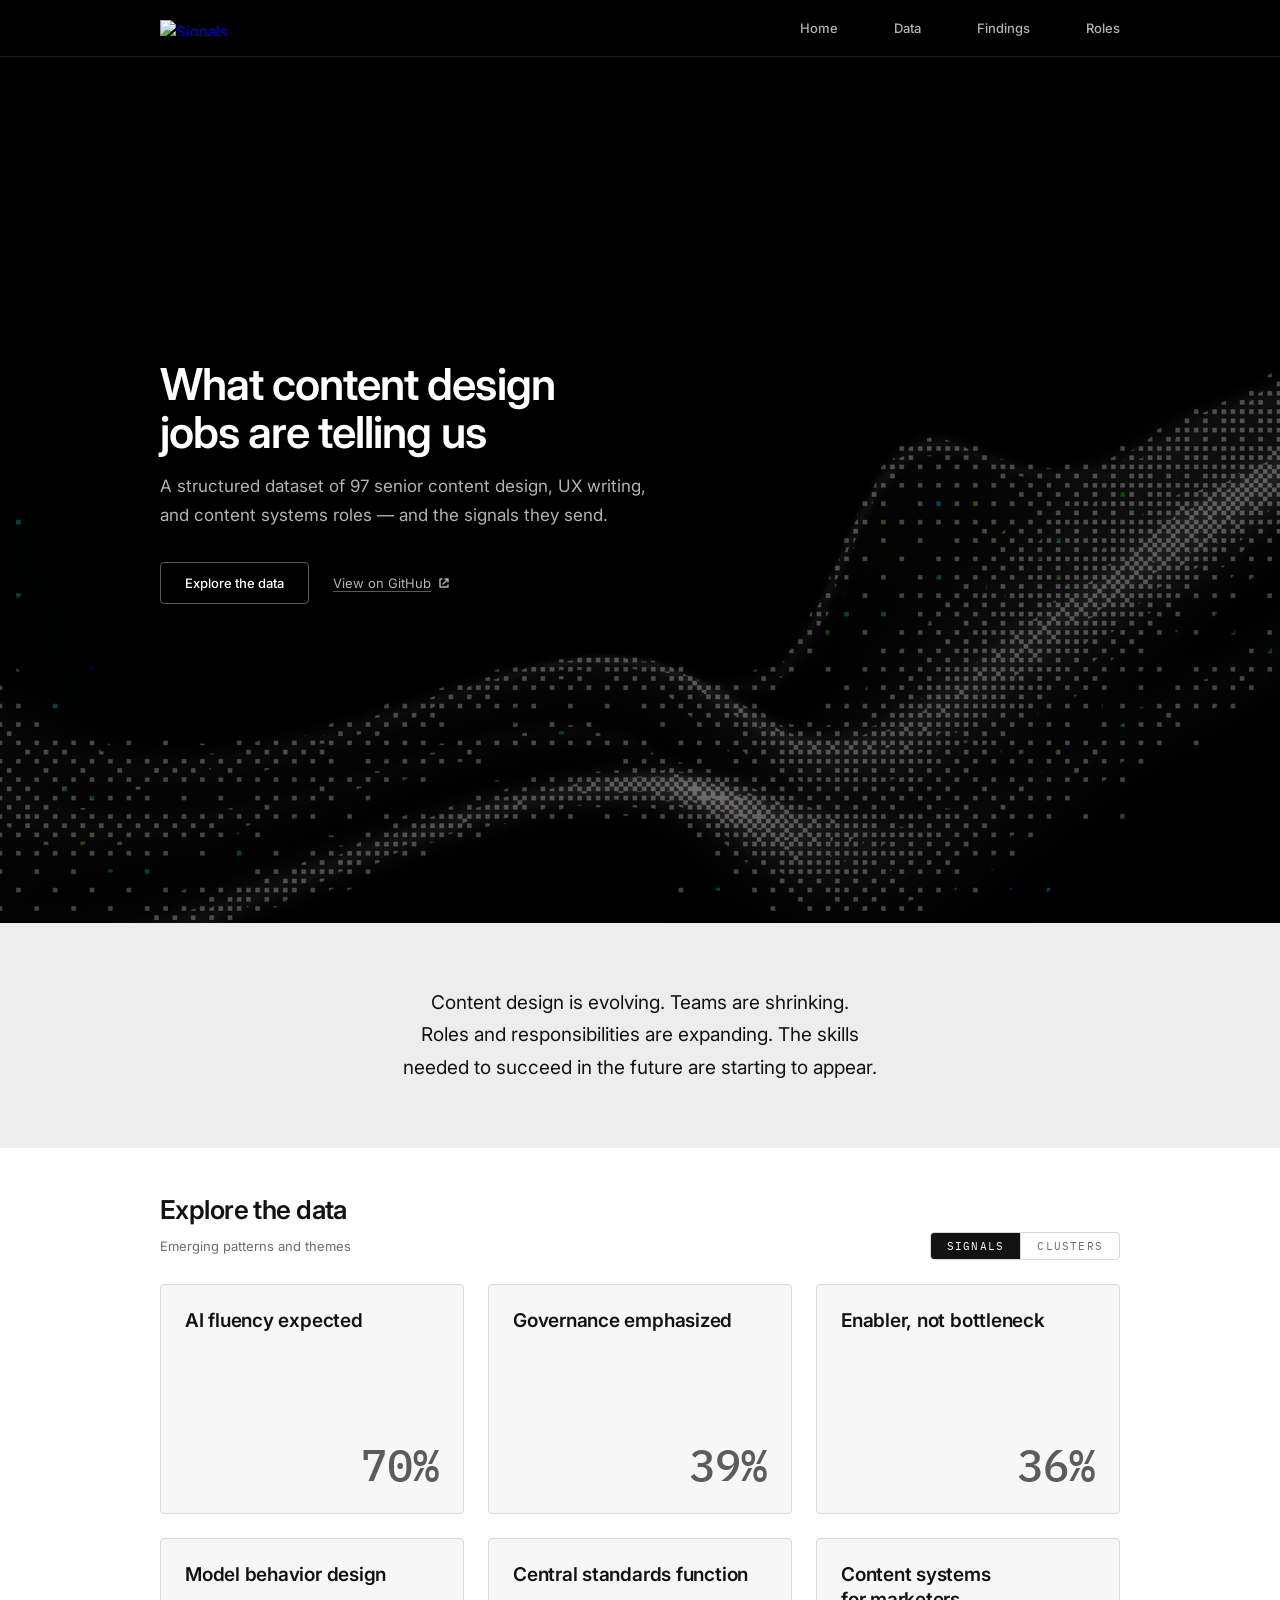
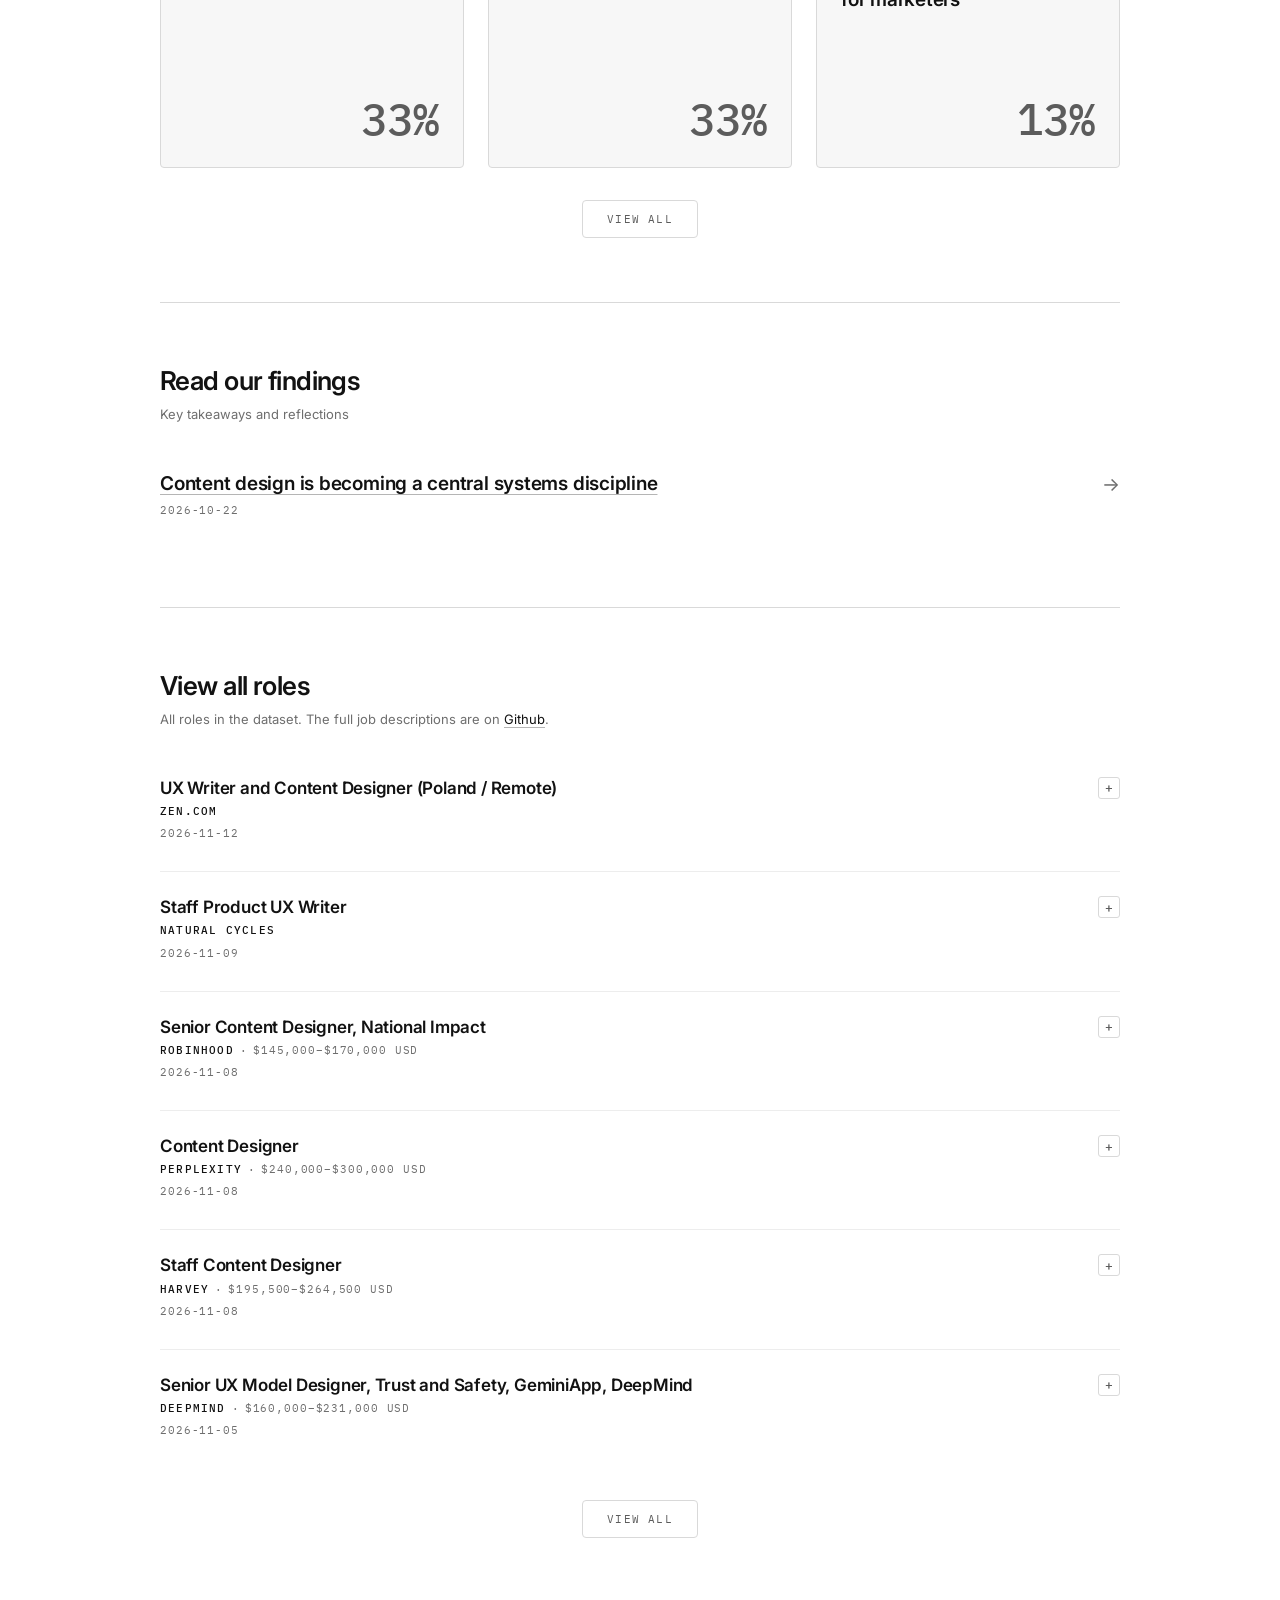
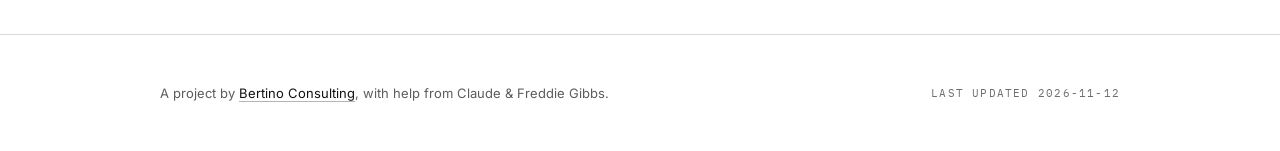
==== commit 9d07d85b: "Add ZEN.COM UX Writer and Content Designer entry Captured via LinkedIn mobile screenshots. Strong lo" ====
--- a/docs/index.html
+++ b/docs/index.html
@@ -80,7 +80,7 @@
           "contentUrl": "https://signals.bertino.co/data/jobs.json"
         }
       ],
-      "dateModified": "2026-11-09",
+      "dateModified": "2026-11-12",
       "about": [
         { "@type": "Thing", "name": "Content design hiring trends" },
         { "@type": "Thing", "name": "UX writing skills and responsibilities" },
@@ -154,7 +154,7 @@
     <div class="container hero-container">
       <div class="hero-main">
         <h1>What content design jobs are telling us</h1>
-        <p>A structured dataset of <span id="hero-role-count">96</span> senior content design, UX writing, and content systems roles — and the signals they send.</p>
+        <p>A structured dataset of <span id="hero-role-count">97</span> senior content design, UX writing, and content systems roles — and the signals they send.</p>
         <div class="hero-actions">
           <a class="hero-data-cta" href="#explore">
             Explore the data
@@ -211,7 +211,7 @@
                   <span class="new-chip new-chip--back">New</span>
                   <h3 class="flip-card-back-title">Human in the loop</h3>
                   <div class="flip-card-roles">
-                    <p class="flip-card-roles-label">Appears in 9 of 96 roles</p>
+                    <p class="flip-card-roles-label">Appears in 9 of 97 roles</p>
                   </div>
                   <p class="flip-card-back-desc">Roles that specify where a person reviews AI output, whether in a content pipeline, an eval, or an authoring workflow. Designing that checkpoint is part of the job, alongside the standards and evals around it.</p>
                 </div>
@@ -231,16 +231,16 @@
                 <div class="flip-card-back-content">
                   <h3 class="flip-card-back-title">AI fluency expected</h3>
                   <div class="flip-card-roles">
-                    <p class="flip-card-roles-label">Appears in 67 of 96 roles</p>
+                    <p class="flip-card-roles-label">Appears in 68 of 97 roles</p>
                   </div>
                   <p class="flip-card-back-desc">AI fluency is listed as a baseline in most roles we're tracking. If you're not actively working with AI tools, this is the most urgent gap the data shows.</p>
                 </div>
               </div>
             </div>
-            <div class="flip-card signal-card" data-key="governance-as-value-prop" role="button" tabindex="0" aria-label="Expand Governance emphasized, 40% of roles">
+            <div class="flip-card signal-card" data-key="governance-as-value-prop" role="button" tabindex="0" aria-label="Expand Governance emphasized, 39% of roles">
               <div class="flip-card-front">
                 <div class="signal-label">Governance emphasized</div>
-                <div class="flip-card-stat">40%</div>
+                <div class="flip-card-stat">39%</div>
               </div>
               <div class="flip-card-back">
                 <button type="button" class="flip-card-close" aria-label="Close">
@@ -251,7 +251,7 @@
                 <div class="flip-card-back-content">
                   <h3 class="flip-card-back-title">Governance emphasized</h3>
                   <div class="flip-card-roles">
-                    <p class="flip-card-roles-label">Appears in 38 of 96 roles</p>
+                    <p class="flip-card-roles-label">Appears in 38 of 97 roles</p>
                   </div>
                   <p class="flip-card-back-desc">Governance is the primary deliverable in these roles, not a background process. Companies are hiring for the ability to set standards and make them stick across teams.</p>
                 </div>
@@ -271,7 +271,7 @@
                 <div class="flip-card-back-content">
                   <h3 class="flip-card-back-title">Enabler, not bottleneck</h3>
                   <div class="flip-card-roles">
-                    <p class="flip-card-roles-label">Appears in 35 of 96 roles</p>
+                    <p class="flip-card-roles-label">Appears in 35 of 97 roles</p>
                   </div>
                   <p class="flip-card-back-desc">These roles are hiring someone to build systems that let others write well, not someone to write everything themselves. A consistent signal that the solo-writer model is losing ground.</p>
                 </div>
@@ -291,7 +291,7 @@
                 <div class="flip-card-back-content">
                   <h3 class="flip-card-back-title">Model behavior design</h3>
                   <div class="flip-card-roles">
-                    <p class="flip-card-roles-label">Appears in 32 of 96 roles</p>
+                    <p class="flip-card-roles-label">Appears in 32 of 97 roles</p>
                   </div>
                   <p class="flip-card-back-desc">A growing number of roles are asking content designers to shape how AI models actually respond, not just write around them. An emerging space where content design and machine learning overlap directly.</p>
                 </div>
@@ -311,7 +311,7 @@
                 <div class="flip-card-back-content">
                   <h3 class="flip-card-back-title">Central standards function</h3>
                   <div class="flip-card-roles">
-                    <p class="flip-card-roles-label">Appears in 32 of 96 roles</p>
+                    <p class="flip-card-roles-label">Appears in 32 of 97 roles</p>
                   </div>
                   <p class="flip-card-back-desc">Content standards owned by one central or horizontal function, with distributed teams consuming them inside set guardrails. Roles describe sitting above channels, acting as a single accountable owner, or publishing playbooks other teams adapt. It's a structural answer to where content work sits, distinct from embedding writers directly in product teams.</p>
                 </div>
@@ -327,10 +327,10 @@
         <div class="explore-panel" id="clusters" role="tabpanel" tabindex="-1" aria-labelledby="tab-clusters">
           <!-- clusters:start — generated by scripts/build-home.py from docs/data/jobs.json; edit the data, not this -->
           <div class="cluster-grid" id="cluster-grid">
-            <div class="flip-card cluster-card" data-key="content-systems-design" role="button" tabindex="0" aria-label="Expand Content systems design, 91% of roles">
+            <div class="flip-card cluster-card" data-key="content-systems-design" role="button" tabindex="0" aria-label="Expand Content systems design, 90% of roles">
               <div class="flip-card-front">
                 <h3>Content systems design</h3>
-                <div class="flip-card-stat">91%</div>
+                <div class="flip-card-stat">90%</div>
               </div>
               <div class="flip-card-back">
                 <button type="button" class="flip-card-close" aria-label="Close">
@@ -341,16 +341,16 @@
                 <div class="flip-card-back-content">
                   <h3 class="flip-card-back-title">Content systems design</h3>
                   <div class="flip-card-roles">
-                    <p class="flip-card-roles-label">Appears in 87 of 96 roles</p>
+                    <p class="flip-card-roles-label">Appears in 87 of 97 roles</p>
                   </div>
                   <p class="flip-card-back-desc">The most common cluster in the dataset. Companies want someone who designs content as a system: frameworks, patterns, reusable templates that scale past a single screen.</p>
                 </div>
               </div>
             </div>
-            <div class="flip-card cluster-card" data-key="enablement" role="button" tabindex="0" aria-label="Expand Enablement &amp; team upskilling, 79% of roles">
+            <div class="flip-card cluster-card" data-key="enablement" role="button" tabindex="0" aria-label="Expand Enablement &amp; team upskilling, 78% of roles">
               <div class="flip-card-front">
                 <h3>Enablement &amp; team upskilling</h3>
-                <div class="flip-card-stat">79%</div>
+                <div class="flip-card-stat">78%</div>
               </div>
               <div class="flip-card-back">
                 <button type="button" class="flip-card-close" aria-label="Close">
@@ -361,7 +361,7 @@
                 <div class="flip-card-back-content">
                   <h3 class="flip-card-back-title">Enablement &amp; team upskilling</h3>
                   <div class="flip-card-roles">
-                    <p class="flip-card-roles-label">Appears in 76 of 96 roles</p>
+                    <p class="flip-card-roles-label">Appears in 76 of 97 roles</p>
                   </div>
                   <p class="flip-card-back-desc">Content design teams are shrinking, and it's increasingly common to be a one-person centralized resource. The roles we're tracking are hiring for the ability to build playbooks, guidelines, and tools that scale content quality across teams, not to write everything yourself.</p>
                 </div>
@@ -381,16 +381,16 @@
                 <div class="flip-card-back-content">
                   <h3 class="flip-card-back-title">AI tooling &amp; automation</h3>
                   <div class="flip-card-roles">
-                    <p class="flip-card-roles-label">Appears in 69 of 96 roles</p>
+                    <p class="flip-card-roles-label">Appears in 70 of 97 roles</p>
                   </div>
                   <p class="flip-card-back-desc">Building and operationalizing AI-powered workflows is now a stated expectation in most roles we're tracking. This goes beyond using AI tools. Companies want someone who can evaluate, configure, and own the workflow end to end.</p>
                 </div>
               </div>
             </div>
-            <div class="flip-card cluster-card" data-key="ai-content-governance" role="button" tabindex="0" aria-label="Expand AI-generated content governance, 46% of roles">
+            <div class="flip-card cluster-card" data-key="ai-content-governance" role="button" tabindex="0" aria-label="Expand AI-generated content governance, 45% of roles">
               <div class="flip-card-front">
                 <h3>AI-generated content governance</h3>
-                <div class="flip-card-stat">46%</div>
+                <div class="flip-card-stat">45%</div>
               </div>
               <div class="flip-card-back">
                 <button type="button" class="flip-card-close" aria-label="Close">
@@ -401,7 +401,7 @@
                 <div class="flip-card-back-content">
                   <h3 class="flip-card-back-title">AI-generated content governance</h3>
                   <div class="flip-card-roles">
-                    <p class="flip-card-roles-label">Appears in 44 of 96 roles</p>
+                    <p class="flip-card-roles-label">Appears in 44 of 97 roles</p>
                   </div>
                   <p class="flip-card-back-desc">As AI-generated content scales, someone has to own the quality standards. Rubrics, prompt guidelines, tone constraints, guardrails. This responsibility is growing fast in the dataset.</p>
                 </div>
@@ -421,7 +421,7 @@
                 <div class="flip-card-back-content">
                   <h3 class="flip-card-back-title">Terminology &amp; language governance</h3>
                   <div class="flip-card-roles">
-                    <p class="flip-card-roles-label">Appears in 37 of 96 roles</p>
+                    <p class="flip-card-roles-label">Appears in 38 of 97 roles</p>
                   </div>
                   <p class="flip-card-back-desc">Companies are asking content designers to own the language layer, building glossaries, controlled vocabularies, and a single source of truth for product language. The pattern holds across industries, not one sector.</p>
                 </div>
@@ -441,7 +441,7 @@
                 <div class="flip-card-back-content">
                   <h3 class="flip-card-back-title">Taxonomy &amp; information architecture</h3>
                   <div class="flip-card-roles">
-                    <p class="flip-card-roles-label">Appears in 33 of 96 roles</p>
+                    <p class="flip-card-roles-label">Appears in 33 of 97 roles</p>
                   </div>
                   <p class="flip-card-back-desc">Classification and information architecture are showing up in content design roles that didn't ask for them a few years ago. Content designers who can build and maintain structured content models are increasingly valuable, especially where AI needs clean inputs.</p>
                 </div>
@@ -497,6 +497,15 @@
         <div class="title-list" id="title-list">
           <div class="title-entry is-expandable">
             <div class="title-header">
+              <div class="title-name">UX Writer and Content Designer (Poland / Remote)</div>
+              <button class="title-expand" aria-expanded="false" aria-label="Show details">+</button>
+            </div>
+            <div class="title-attrib"><span class="title-company">ZEN.COM</span></div>
+            <div class="title-date">2026-11-12</div>
+            <div class="title-detail"><div class="title-detail-inner"><blockquote>Own the Polish experience end to end. Transcreate rather than translate, so the copy reads as natural, gender-neutral Polish in ZEN's friendly voice.</blockquote><ul class="title-signals"><li class="signal-chip">AI fluency expected</li></ul></div></div>
+          </div>
+          <div class="title-entry is-expandable">
+            <div class="title-header">
               <div class="title-name">Staff Product UX Writer</div>
               <button class="title-expand" aria-expanded="false" aria-label="Show details">+</button>
             </div>
@@ -540,15 +549,6 @@
             <div class="title-date">2026-11-05</div>
             <div class="title-detail"><div class="title-detail-inner"><blockquote>Develop strategies for improving model response quality, write instructions, guidelines, and standards to guide the work of reviewers and engineers.</blockquote><ul class="title-signals"><li class="signal-chip">Model behavior design</li></ul></div></div>
           </div>
-          <div class="title-entry is-expandable">
-            <div class="title-header">
-              <div class="title-name">Staff Content Designer</div>
-              <button class="title-expand" aria-expanded="false" aria-label="Show details">+</button>
-            </div>
-            <div class="title-attrib"><span class="title-company">Legora</span></div>
-            <div class="title-date">2026-11-03</div>
-            <div class="title-detail"><div class="title-detail-inner"><blockquote>As our first Content Designer, you will own the verbal layer of Legora. You will set the standards and encode them into our design system and the judgment tools our designers and agents draw on.</blockquote><ul class="title-signals"><li class="signal-chip">Model behavior design</li><li class="signal-chip">Evaluation infrastructure</li><li class="signal-chip">Central standards function</li><li class="signal-chip">Enabler, not bottleneck</li><li class="signal-chip">AI fluency expected</li><li class="signal-chip">Language as infrastructure</li><li class="signal-chip">Governance emphasized</li><li class="signal-chip">Human in the loop</li></ul></div></div>
-          </div>
         </div>
         <div id="titles-show-more" style="display:block;">
           <button class="show-more-btn">View all</button>
@@ -562,7 +562,7 @@
     <div class="container">
       <div class="footer-inner">
         <div class="footer-brand">A project by <a href="https://bertino.co">Bertino Consulting</a>, with help from Claude &amp; Freddie Gibbs.</div>
-        <div class="footer-meta">Last updated <span id="footer-date"><time datetime="2026-11-09">2026-11-09</time></span></div>
+        <div class="footer-meta">Last updated <span id="footer-date"><time datetime="2026-11-12">2026-11-12</time></span></div>
       </div>
     </div>
   </footer>
